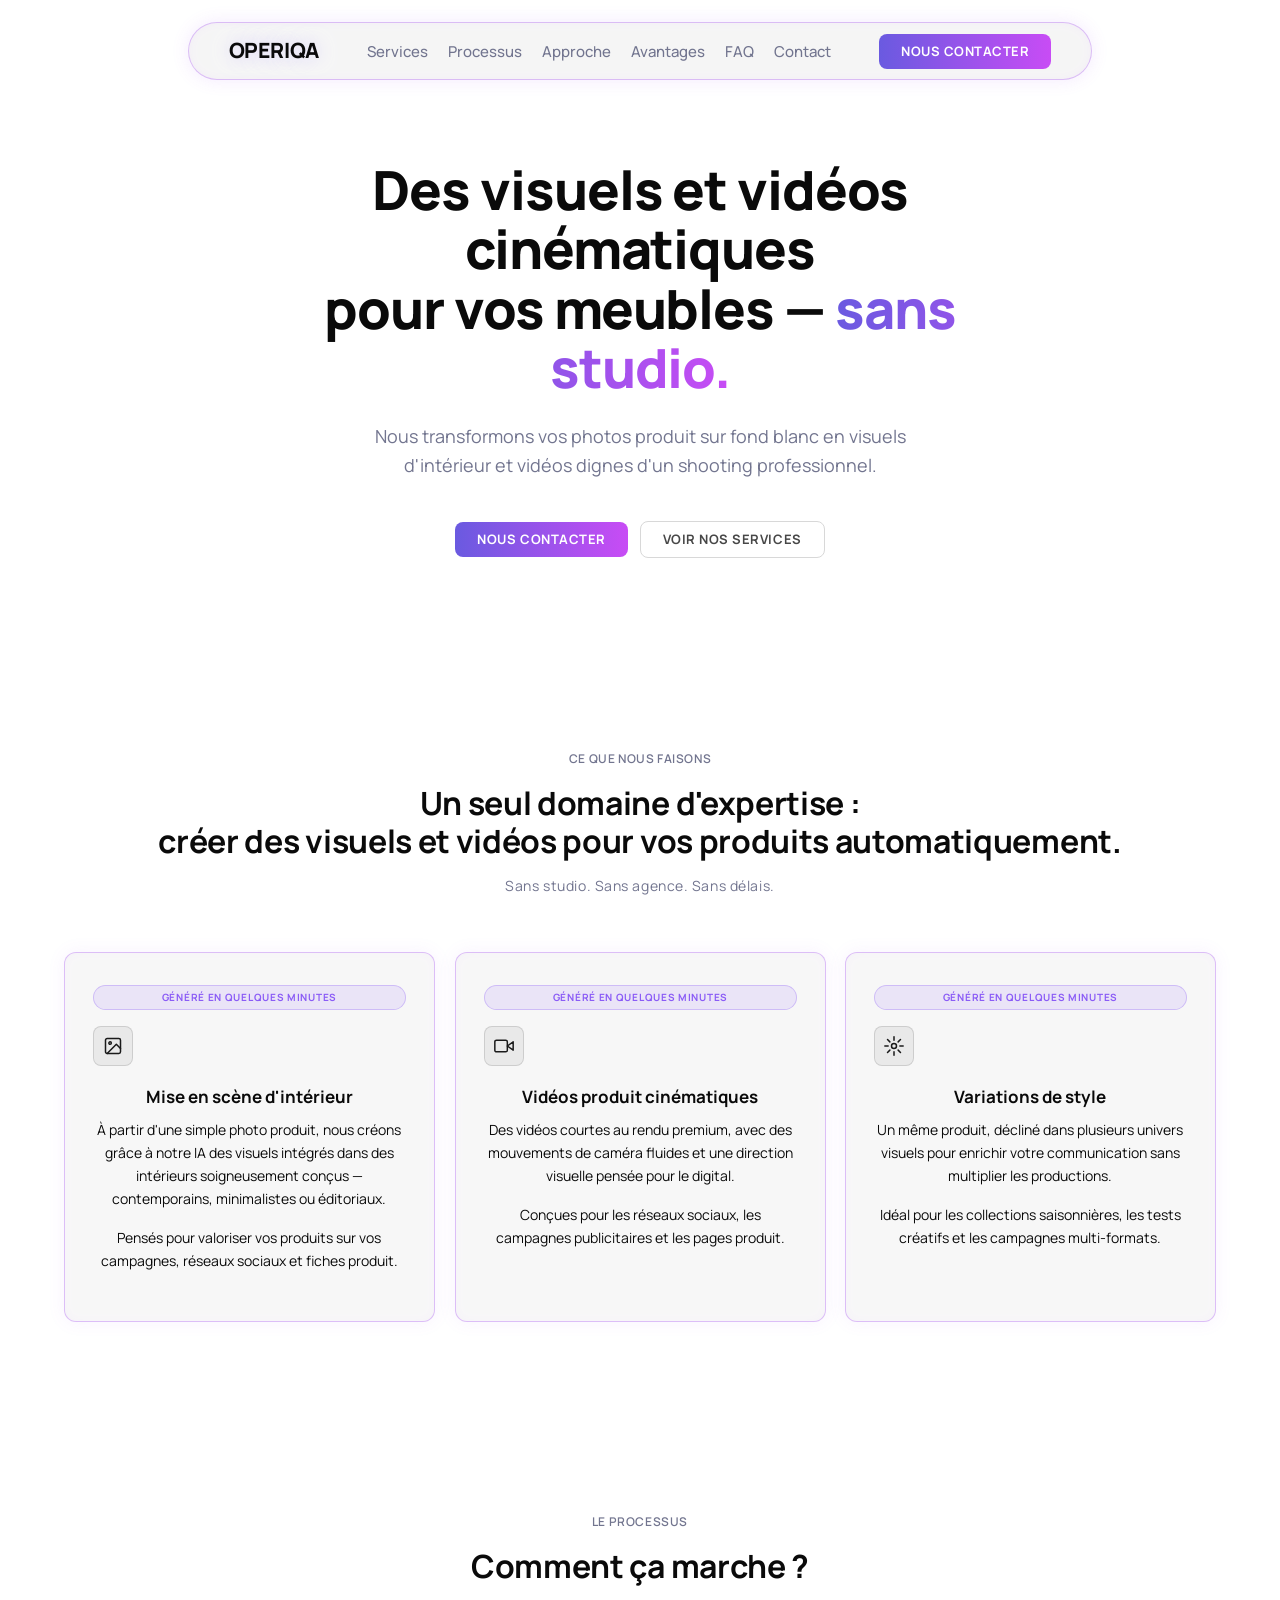
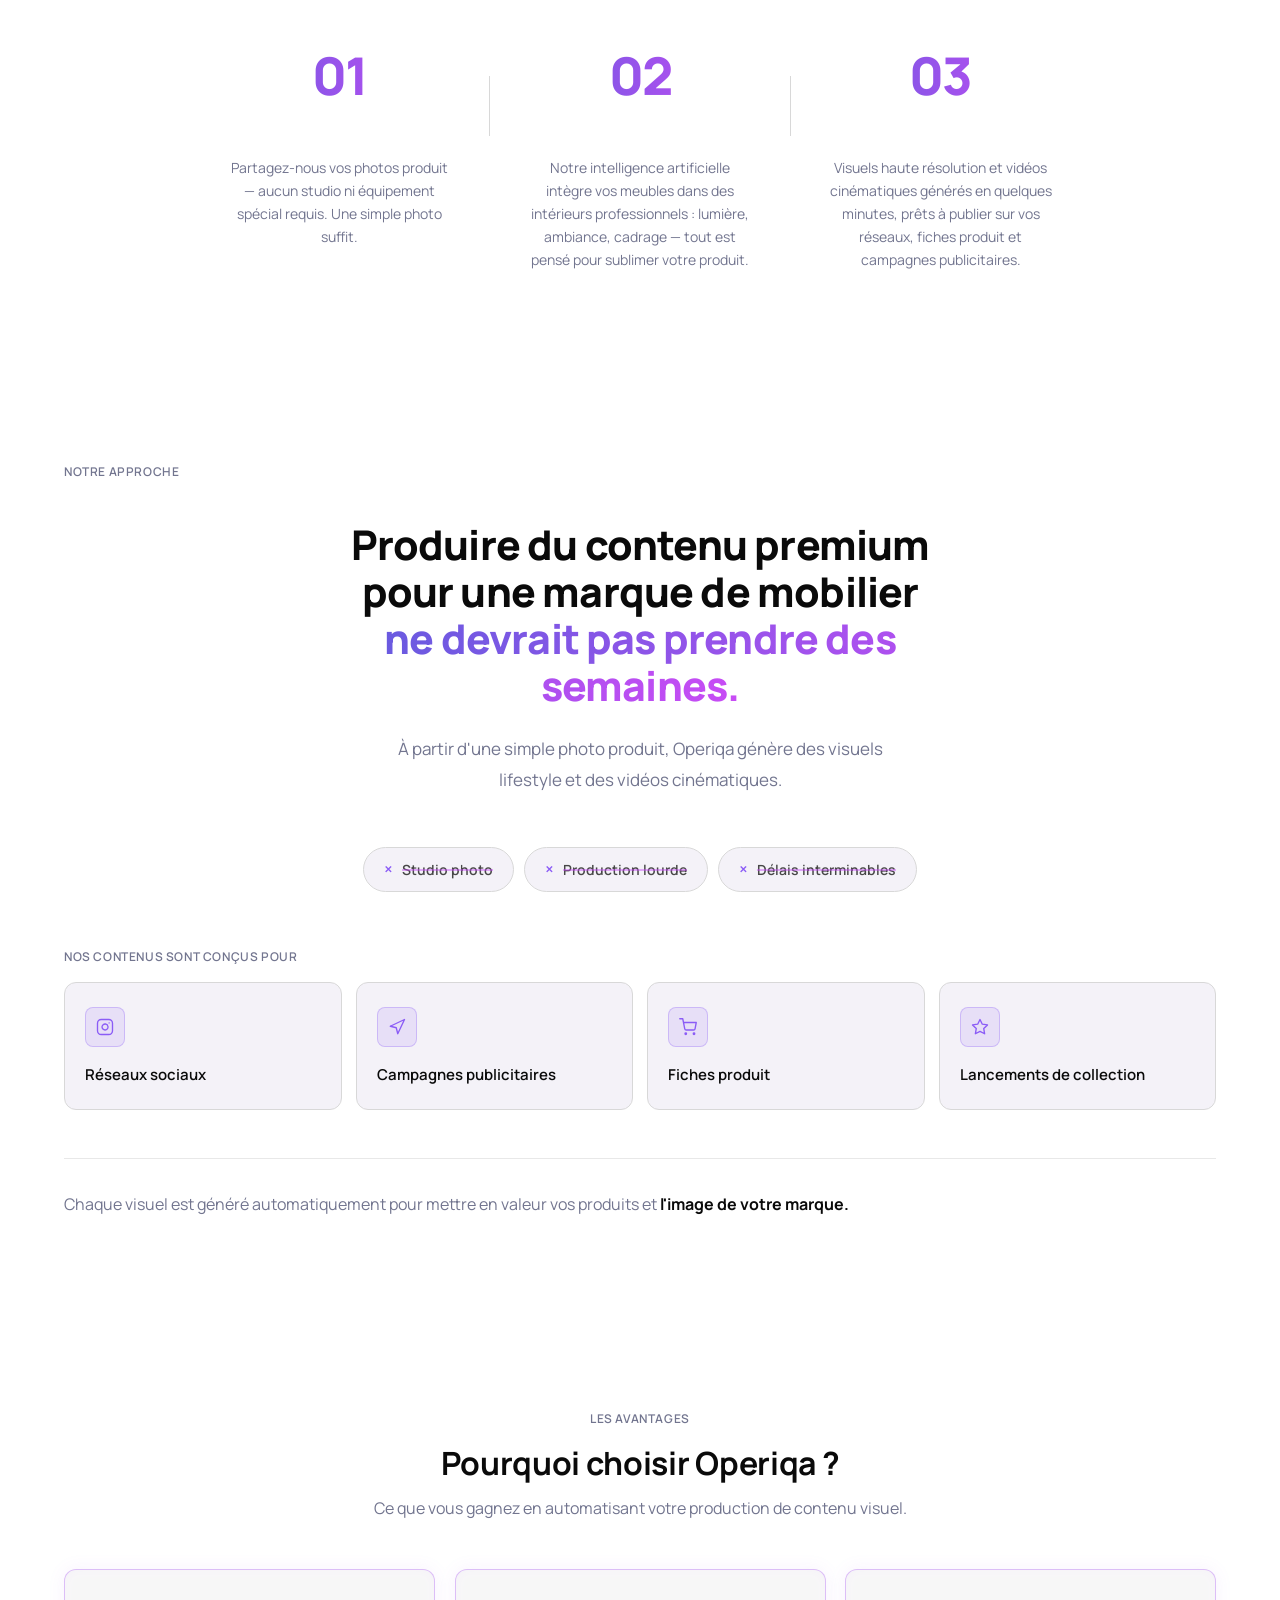
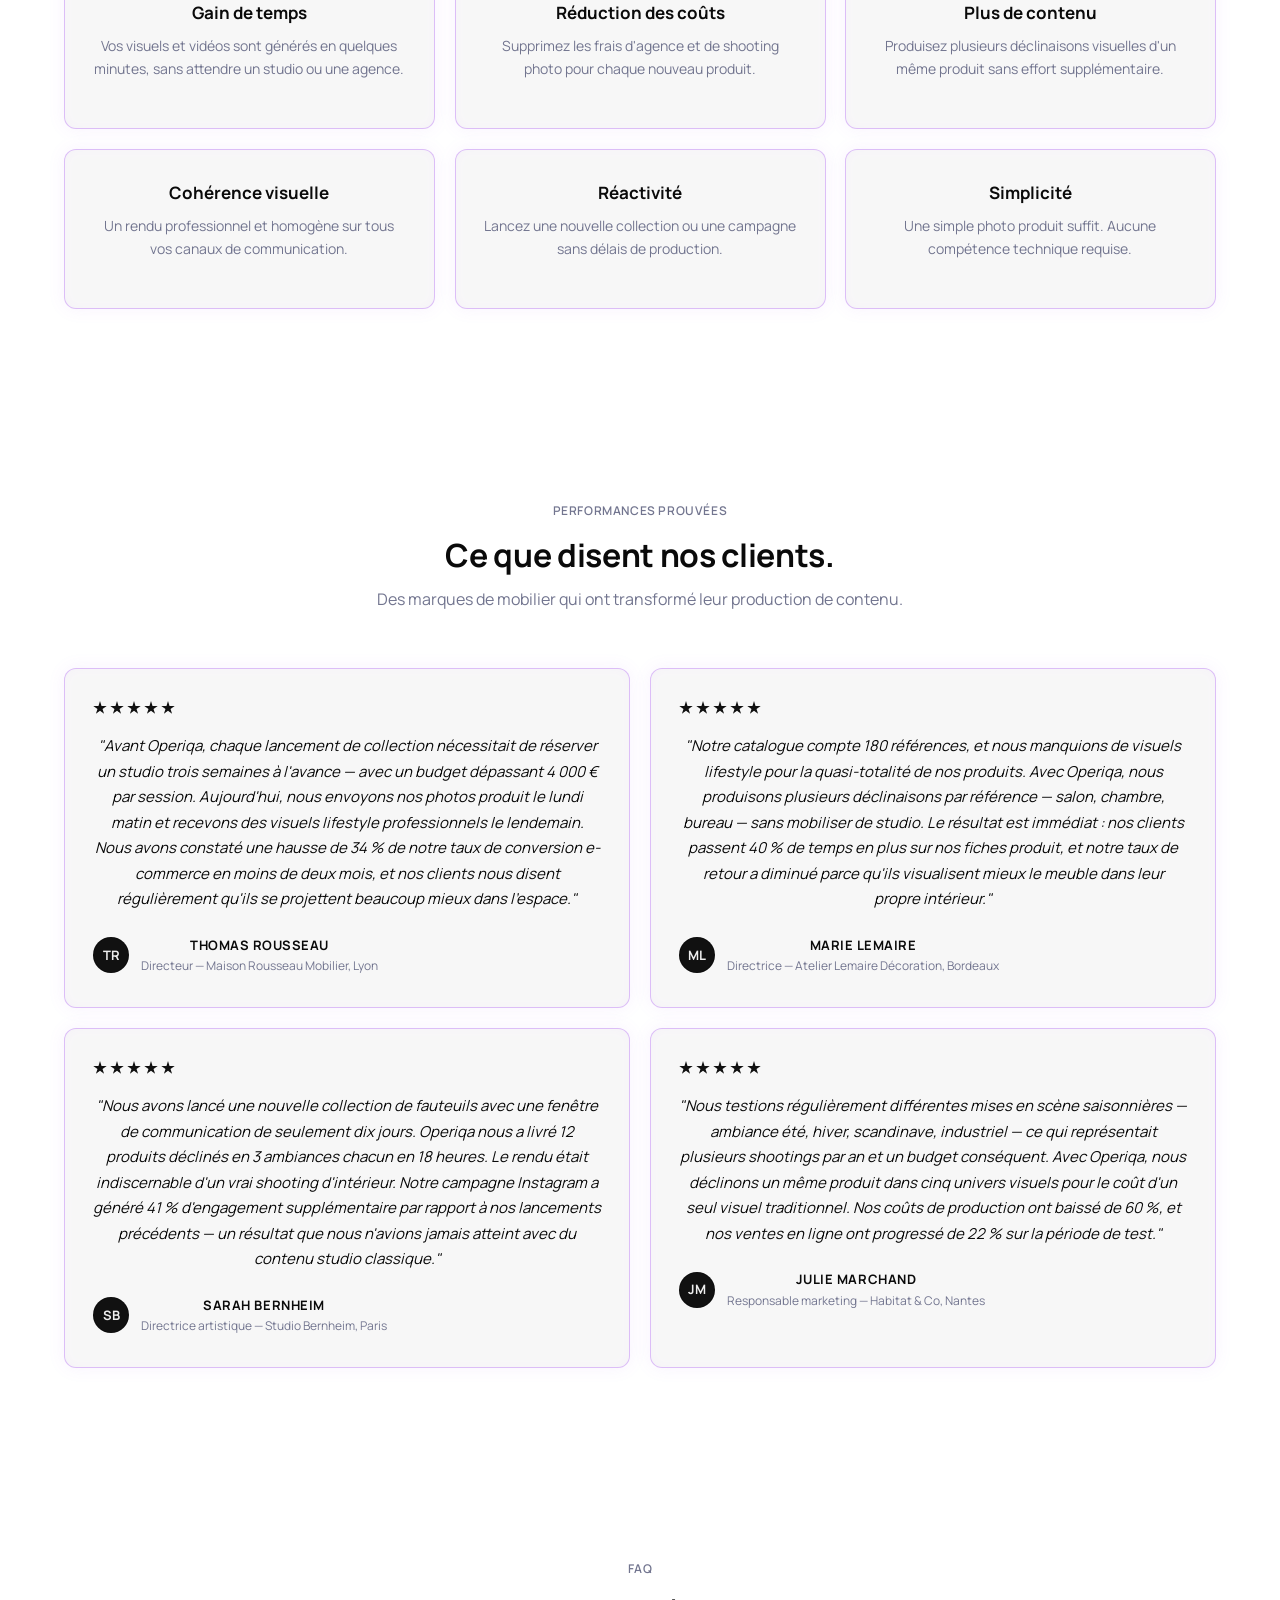
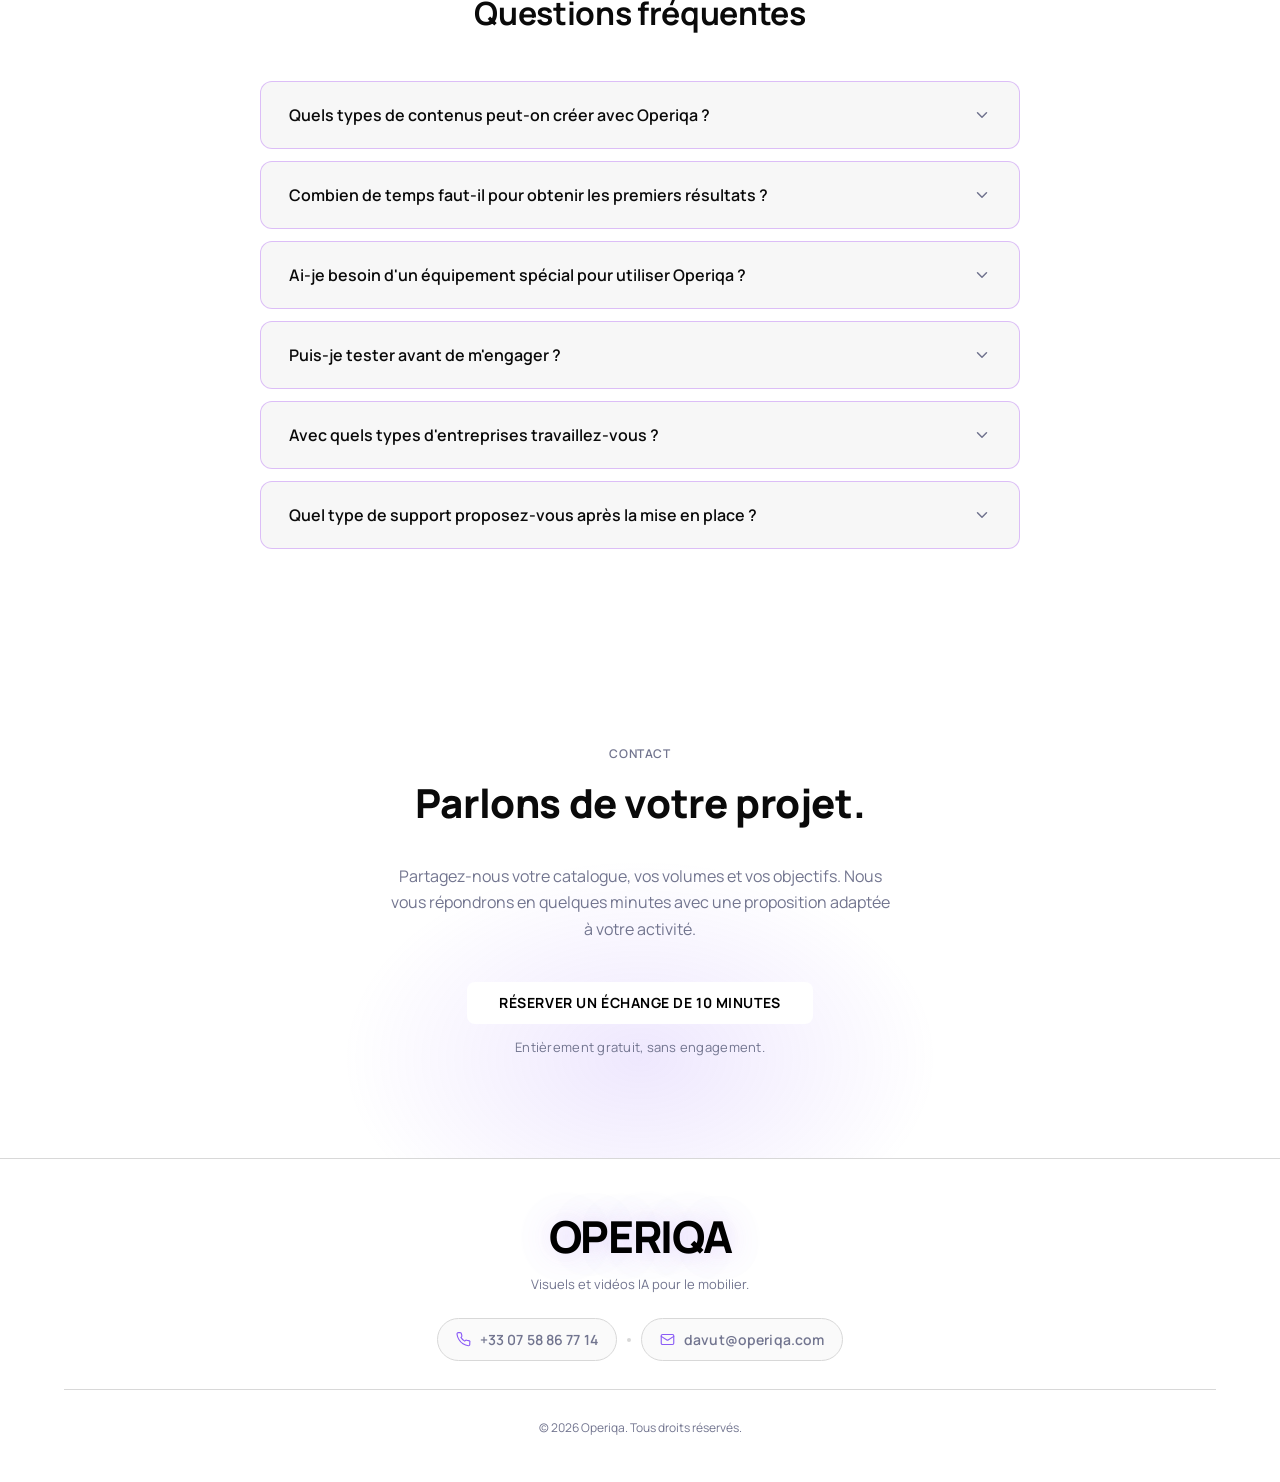
==== index.html @ b16a4dd2 "Revert "logo OPRQ badge stiline guncellendi, favicon yenilendi" This reverts commit 5688a90b3cf05cce" ====
<!DOCTYPE html>
<html lang="fr" class="light">
<head>
  <meta charset="UTF-8" />
  <meta name="viewport" content="width=device-width, initial-scale=1.0" />
  <title>Operiqa — Visuels IA pour mobilier</title>
  <link rel="apple-touch-icon" sizes="180x180" href="apple-touch-icon.png" />
  <link rel="icon" type="image/png" sizes="32x32" href="favicon-32x32.png" />
  <link rel="icon" type="image/png" sizes="16x16" href="favicon-16x16.png" />
  <link rel="icon" type="image/x-icon" href="favicon.ico" />
  <link rel="manifest" href="site.webmanifest" />
  <link rel="stylesheet" href="style.css" />
</head>
<body>

  <!-- NAV -->
  <nav>
    <div class="nav-inner">
      <a href="#hero" class="nav-logo">OPERIQA</a>
      <ul class="nav-links">
        <li><a href="#services">Services</a></li>
        <li><a href="#processus">Processus</a></li>
        <li><a href="#approche">Approche</a></li>
        <li><a href="#avantages">Avantages</a></li>
        <li><a href="#faq">FAQ</a></li>
        <li><a href="#contact">Contact</a></li>
      </ul>
      <a href="#contact" class="btn btn-primary">Nous contacter</a>
    </div>
  </nav>

  <!-- HERO -->
  <section class="hero" id="hero">
    <div class="fixed-glow"></div>
    <div class="container">
      <h1 class="hero-title">
        Des visuels et vidéos cinématiques<br />pour vos meubles — <span class="gradient-text">sans studio.</span>
      </h1>
      <p class="hero-sub">
        Nous transformons vos photos produit sur fond blanc en visuels d'intérieur et vidéos dignes d'un shooting professionnel.
      </p>
      <div class="hero-ctas">
        <a href="#contact" class="btn btn-primary">Nous contacter</a>
        <a href="#services" class="btn btn-ghost">Voir nos services</a>
      </div>
    </div>
  </section>

  <!-- SERVICES -->
  <section class="services" id="services">
    <div class="container">
      <div class="services-head">
        <p class="section-label">Ce que nous faisons</p>
        <h2 class="section-title">Un seul domaine d'expertise :<br />créer des visuels et vidéos pour vos produits automatiquement.</h2>
        <p class="services-tagline">Sans studio. Sans agence. Sans délais.</p>
      </div>
      <div class="cards-grid cards-grid-3">

        <div class="card">
          <span class="card-badge">Généré en quelques minutes</span>
          <div class="card-icon">
            <svg viewBox="0 0 24 24" fill="none" stroke="currentColor" stroke-width="1.8" stroke-linecap="round" stroke-linejoin="round">
              <rect x="3" y="3" width="18" height="18" rx="2"/><circle cx="8.5" cy="8.5" r="1.5"/><polyline points="21 15 16 10 5 21"/>
            </svg>
          </div>
          <h3>Mise en scène d'intérieur</h3>
          <p class="card-desc">À partir d'une simple photo produit, nous créons grâce à notre IA des visuels intégrés dans des intérieurs soigneusement conçus — contemporains, minimalistes ou éditoriaux.</p>
          <p class="card-desc">Pensés pour valoriser vos produits sur vos campagnes, réseaux sociaux et fiches produit.</p>
        </div>

        <div class="card">
          <span class="card-badge">Généré en quelques minutes</span>
          <div class="card-icon">
            <svg viewBox="0 0 24 24" fill="none" stroke="currentColor" stroke-width="1.8" stroke-linecap="round" stroke-linejoin="round">
              <polygon points="23 7 16 12 23 17 23 7"/><rect x="1" y="5" width="15" height="14" rx="2"/>
            </svg>
          </div>
          <h3>Vidéos produit cinématiques</h3>
          <p class="card-desc">Des vidéos courtes au rendu premium, avec des mouvements de caméra fluides et une direction visuelle pensée pour le digital.</p>
          <p class="card-desc">Conçues pour les réseaux sociaux, les campagnes publicitaires et les pages produit.</p>
        </div>

        <div class="card">
          <span class="card-badge">Généré en quelques minutes</span>
          <div class="card-icon">
            <svg viewBox="0 0 24 24" fill="none" stroke="currentColor" stroke-width="1.8" stroke-linecap="round" stroke-linejoin="round">
              <circle cx="12" cy="12" r="3"/><path d="M12 1v4M12 19v4M4.22 4.22l2.83 2.83M16.95 16.95l2.83 2.83M1 12h4M19 12h4M4.22 19.78l2.83-2.83M16.95 7.05l2.83-2.83"/>
            </svg>
          </div>
          <h3>Variations de style</h3>
          <p class="card-desc">Un même produit, décliné dans plusieurs univers visuels pour enrichir votre communication sans multiplier les productions.</p>
          <p class="card-desc">Idéal pour les collections saisonnières, les tests créatifs et les campagnes multi-formats.</p>
        </div>

      </div>
    </div>
  </section>

  <!-- COMMENT ÇA MARCHE -->
  <section id="processus">
    <div class="container">
      <div class="hiw-head">
        <p class="section-label">Le processus</p>
        <h2 class="section-title">Comment ça marche ?</h2>
      </div>
      <div class="steps-grid">
        <div class="step">
          <div class="step-num">01</div>
          <h3 class="step-title">Envoyez votre photo</h3>
          <p class="step-desc">Partagez-nous vos photos produit — aucun studio ni équipement spécial requis. Une simple photo suffit.</p>
        </div>
        <div class="step-divider"></div>
        <div class="step">
          <div class="step-num">02</div>
          <h3 class="step-title">Notre IA crée la scène</h3>
          <p class="step-desc">Notre intelligence artificielle intègre vos meubles dans des intérieurs professionnels : lumière, ambiance, cadrage — tout est pensé pour sublimer votre produit.</p>
        </div>
        <div class="step-divider"></div>
        <div class="step">
          <div class="step-num">03</div>
          <h3 class="step-title">Recevez vos visuels</h3>
          <p class="step-desc">Visuels haute résolution et vidéos cinématiques générés en quelques minutes, prêts à publier sur vos réseaux, fiches produit et campagnes publicitaires.</p>
        </div>
      </div>
    </div>
  </section>

  <!-- APPROCHE -->
  <section id="approche">
    <div class="container">
      <p class="section-label">Notre approche</p>

      <div class="approach-hero">
        <h2 class="approach-title">Produire du contenu premium<br/>pour une marque de mobilier<br/><span class="gradient-text">ne devrait pas prendre des semaines.</span></h2>
        <p class="approach-sub">À partir d'une simple photo produit, Operiqa génère des visuels lifestyle et des vidéos cinématiques.</p>
      </div>

      <div class="approach-sans">
        <div class="sans-item">
          <span class="sans-x">✕</span>
          <span class="sans-text">Studio photo</span>
        </div>
        <div class="sans-item">
          <span class="sans-x">✕</span>
          <span class="sans-text">Production lourde</span>
        </div>
        <div class="sans-item">
          <span class="sans-x">✕</span>
          <span class="sans-text">Délais interminables</span>
        </div>
      </div>

      <p class="approach-uses-label">Nos contenus sont conçus pour</p>
      <div class="use-grid">

        <div class="use-card">
          <div class="use-icon">
            <svg viewBox="0 0 24 24" fill="none" stroke="currentColor" stroke-width="1.8" stroke-linecap="round" stroke-linejoin="round">
              <rect x="2" y="2" width="20" height="20" rx="5"/><path d="M16 11.37A4 4 0 1 1 12.63 8 4 4 0 0 1 16 11.37z"/><line x1="17.5" y1="6.5" x2="17.51" y2="6.5"/>
            </svg>
          </div>
          <span class="use-label">Réseaux sociaux</span>
        </div>

        <div class="use-card">
          <div class="use-icon">
            <svg viewBox="0 0 24 24" fill="none" stroke="currentColor" stroke-width="1.8" stroke-linecap="round" stroke-linejoin="round">
              <path d="M3 11l19-9-9 19-2-8-8-2z"/>
            </svg>
          </div>
          <span class="use-label">Campagnes publicitaires</span>
        </div>

        <div class="use-card">
          <div class="use-icon">
            <svg viewBox="0 0 24 24" fill="none" stroke="currentColor" stroke-width="1.8" stroke-linecap="round" stroke-linejoin="round">
              <circle cx="9" cy="21" r="1"/><circle cx="20" cy="21" r="1"/><path d="M1 1h4l2.68 13.39a2 2 0 0 0 2 1.61h9.72a2 2 0 0 0 2-1.61L23 6H6"/>
            </svg>
          </div>
          <span class="use-label">Fiches produit</span>
        </div>

        <div class="use-card">
          <div class="use-icon">
            <svg viewBox="0 0 24 24" fill="none" stroke="currentColor" stroke-width="1.8" stroke-linecap="round" stroke-linejoin="round">
              <polygon points="12 2 15.09 8.26 22 9.27 17 14.14 18.18 21.02 12 17.77 5.82 21.02 7 14.14 2 9.27 8.91 8.26 12 2"/>
            </svg>
          </div>
          <span class="use-label">Lancements de collection</span>
        </div>

      </div>

      <p class="approach-footer">Chaque visuel est généré automatiquement pour mettre en valeur vos produits et <strong>l'image de votre marque.</strong></p>
    </div>
  </section>

  <!-- BENEFITS -->
  <section id="avantages">
    <div class="container">
      <div class="benefits-head">
        <p class="section-label">Les avantages</p>
        <h2 class="section-title">Pourquoi choisir Operiqa ?</h2>
        <p class="section-sub">Ce que vous gagnez en automatisant votre production de contenu visuel.</p>
      </div>
      <div class="cards-grid">

        <div class="card">
          <h3>Gain de temps</h3>
          <p class="card-desc">Vos visuels et vidéos sont générés en quelques minutes, sans attendre un studio ou une agence.</p>
        </div>

        <div class="card">
          <h3>Réduction des coûts</h3>
          <p class="card-desc">Supprimez les frais d'agence et de shooting photo pour chaque nouveau produit.</p>
        </div>

        <div class="card">
          <h3>Plus de contenu</h3>
          <p class="card-desc">Produisez plusieurs déclinaisons visuelles d'un même produit sans effort supplémentaire.</p>
        </div>

        <div class="card">
          <h3>Cohérence visuelle</h3>
          <p class="card-desc">Un rendu professionnel et homogène sur tous vos canaux de communication.</p>
        </div>

        <div class="card">
          <h3>Réactivité</h3>
          <p class="card-desc">Lancez une nouvelle collection ou une campagne sans délais de production.</p>
        </div>

        <div class="card">
          <h3>Simplicité</h3>
          <p class="card-desc">Une simple photo produit suffit. Aucune compétence technique requise.</p>
        </div>

      </div>
    </div>
  </section>

  <!-- TESTIMONIALS -->
  <section class="testimonials" id="temoignages">
    <div class="container">
      <div class="testimonials-head">
        <p class="section-label">Performances prouvées</p>
        <h2 class="section-title">Ce que disent nos clients.</h2>
        <p class="section-sub">Des marques de mobilier qui ont transformé leur production de contenu.</p>
      </div>
      <div class="testi-grid">

        <div class="testi-card">
          <div class="stars">
            <div class="star"></div><div class="star"></div><div class="star"></div>
            <div class="star"></div><div class="star"></div>
          </div>
          <p class="testi-quote">"Avant Operiqa, chaque lancement de collection nécessitait de réserver un studio trois semaines à l'avance — avec un budget dépassant 4 000 € par session. Aujourd'hui, nous envoyons nos photos produit le lundi matin et recevons des visuels lifestyle professionnels le lendemain. Nous avons constaté une hausse de 34 % de notre taux de conversion e-commerce en moins de deux mois, et nos clients nous disent régulièrement qu'ils se projettent beaucoup mieux dans l'espace."</p>
          <div class="testi-author">
            <div class="testi-avatar">TR</div>
            <div>
              <div class="testi-name">Thomas Rousseau</div>
              <div class="testi-role">Directeur — Maison Rousseau Mobilier, Lyon</div>
            </div>
          </div>
        </div>

        <div class="testi-card">
          <div class="stars">
            <div class="star"></div><div class="star"></div><div class="star"></div>
            <div class="star"></div><div class="star"></div>
          </div>
          <p class="testi-quote">"Notre catalogue compte 180 références, et nous manquions de visuels lifestyle pour la quasi-totalité de nos produits. Avec Operiqa, nous produisons plusieurs déclinaisons par référence — salon, chambre, bureau — sans mobiliser de studio. Le résultat est immédiat : nos clients passent 40 % de temps en plus sur nos fiches produit, et notre taux de retour a diminué parce qu'ils visualisent mieux le meuble dans leur propre intérieur."</p>
          <div class="testi-author">
            <div class="testi-avatar">ML</div>
            <div>
              <div class="testi-name">Marie Lemaire</div>
              <div class="testi-role">Directrice — Atelier Lemaire Décoration, Bordeaux</div>
            </div>
          </div>
        </div>

        <div class="testi-card">
          <div class="stars">
            <div class="star"></div><div class="star"></div><div class="star"></div>
            <div class="star"></div><div class="star"></div>
          </div>
          <p class="testi-quote">"Nous avons lancé une nouvelle collection de fauteuils avec une fenêtre de communication de seulement dix jours. Operiqa nous a livré 12 produits déclinés en 3 ambiances chacun en 18 heures. Le rendu était indiscernable d'un vrai shooting d'intérieur. Notre campagne Instagram a généré 41 % d'engagement supplémentaire par rapport à nos lancements précédents — un résultat que nous n'avions jamais atteint avec du contenu studio classique."</p>
          <div class="testi-author">
            <div class="testi-avatar">SB</div>
            <div>
              <div class="testi-name">Sarah Bernheim</div>
              <div class="testi-role">Directrice artistique — Studio Bernheim, Paris</div>
            </div>
          </div>
        </div>

        <div class="testi-card">
          <div class="stars">
            <div class="star"></div><div class="star"></div><div class="star"></div>
            <div class="star"></div><div class="star"></div>
          </div>
          <p class="testi-quote">"Nous testions régulièrement différentes mises en scène saisonnières — ambiance été, hiver, scandinave, industriel — ce qui représentait plusieurs shootings par an et un budget conséquent. Avec Operiqa, nous déclinons un même produit dans cinq univers visuels pour le coût d'un seul visuel traditionnel. Nos coûts de production ont baissé de 60 %, et nos ventes en ligne ont progressé de 22 % sur la période de test."</p>
          <div class="testi-author">
            <div class="testi-avatar">JM</div>
            <div>
              <div class="testi-name">Julie Marchand</div>
              <div class="testi-role">Responsable marketing — Habitat & Co, Nantes</div>
            </div>
          </div>
        </div>

      </div>
    </div>
  </section>

  <!-- FAQ -->
  <section id="faq">
    <div class="container">
      <div class="faq-head">
        <p class="section-label">FAQ</p>
        <h2 class="section-title">Questions fréquentes</h2>
      </div>
      <div class="faq-list">

        <div class="faq-item">
          <button class="faq-question" aria-expanded="false">
            <span>Quels types de contenus peut-on créer avec Operiqa ?</span>
            <svg class="faq-icon" viewBox="0 0 24 24" fill="none" stroke="currentColor" stroke-width="2" stroke-linecap="round" stroke-linejoin="round"><polyline points="6 9 12 15 18 9"/></svg>
          </button>
          <div class="faq-answer"><p>Des visuels lifestyle, des photos d'ambiance et des vidéos cinématiques générés automatiquement à partir de vos photos produits.</p></div>
        </div>

        <div class="faq-item">
          <button class="faq-question" aria-expanded="false">
            <span>Combien de temps faut-il pour obtenir les premiers résultats ?</span>
            <svg class="faq-icon" viewBox="0 0 24 24" fill="none" stroke="currentColor" stroke-width="2" stroke-linecap="round" stroke-linejoin="round"><polyline points="6 9 12 15 18 9"/></svg>
          </button>
          <div class="faq-answer"><p>Les premiers visuels et vidéos sont générés en quelques minutes après l'envoi de vos photos produits.</p></div>
        </div>

        <div class="faq-item">
          <button class="faq-question" aria-expanded="false">
            <span>Ai-je besoin d'un équipement spécial pour utiliser Operiqa ?</span>
            <svg class="faq-icon" viewBox="0 0 24 24" fill="none" stroke="currentColor" stroke-width="2" stroke-linecap="round" stroke-linejoin="round"><polyline points="6 9 12 15 18 9"/></svg>
          </button>
          <div class="faq-answer"><p>Non, une simple photo produit sur fond blanc suffit. Aucun équipement spécial n'est requis.</p></div>
        </div>

        <div class="faq-item">
          <button class="faq-question" aria-expanded="false">
            <span>Puis-je tester avant de m'engager ?</span>
            <svg class="faq-icon" viewBox="0 0 24 24" fill="none" stroke="currentColor" stroke-width="2" stroke-linecap="round" stroke-linejoin="round"><polyline points="6 9 12 15 18 9"/></svg>
          </button>
          <div class="faq-answer"><p>Oui, nous proposons un échange de 10 minutes pour évaluer vos besoins avant tout engagement.</p></div>
        </div>

        <div class="faq-item">
          <button class="faq-question" aria-expanded="false">
            <span>Avec quels types d'entreprises travaillez-vous ?</span>
            <svg class="faq-icon" viewBox="0 0 24 24" fill="none" stroke="currentColor" stroke-width="2" stroke-linecap="round" stroke-linejoin="round"><polyline points="6 9 12 15 18 9"/></svg>
          </button>
          <div class="faq-answer"><p>Nous travaillons principalement avec des marques de mobilier souhaitant produire du contenu visuel sans studio ni agence.</p></div>
        </div>

        <div class="faq-item">
          <button class="faq-question" aria-expanded="false">
            <span>Quel type de support proposez-vous après la mise en place ?</span>
            <svg class="faq-icon" viewBox="0 0 24 24" fill="none" stroke="currentColor" stroke-width="2" stroke-linecap="round" stroke-linejoin="round"><polyline points="6 9 12 15 18 9"/></svg>
          </button>
          <div class="faq-answer"><p>Nous restons disponibles par email pour toute question après la mise en place.</p></div>
        </div>

      </div>
    </div>
  </section>

  <!-- CONTACT -->
  <section class="cta-section" id="contact">
    <div class="container">
      <p class="section-label">Contact</p>
      <h2 class="section-title">Parlons de votre projet.</h2>
      <p class="section-sub" style="max-width:500px;margin:0 auto 40px;">Partagez-nous votre catalogue, vos volumes et vos objectifs. Nous vous répondrons en quelques minutes avec une proposition adaptée à votre activité.</p>

      <a href="https://cal.com/davut-senol/echange-10-minutes" target="_blank" rel="noopener" class="btn btn-mono btn-lg">
        Réserver un échange de 10 minutes
      </a>
      <p style="margin-top: 14px; font-size: 13px; color: var(--text-muted); letter-spacing: 0.02em;">Entièrement gratuit, sans engagement.</p>
    </div>
  </section>

  <!-- FOOTER -->
  <footer>
    <div class="container">
      <div class="footer-top">
        <div class="footer-brand">
          <span class="footer-logo">OPERIQA</span>
          <span class="footer-tagline">Visuels et vidéos IA pour le mobilier.</span>
        </div>
        <div class="footer-contact">
          <a href="tel:+330758867714" class="footer-contact-item">
            <svg viewBox="0 0 24 24" fill="none" stroke="currentColor" stroke-width="1.8" stroke-linecap="round" stroke-linejoin="round">
              <path d="M22 16.92v3a2 2 0 0 1-2.18 2 19.79 19.79 0 0 1-8.63-3.07A19.5 19.5 0 0 1 4.69 12a19.79 19.79 0 0 1-3.07-8.67A2 2 0 0 1 3.6 1h3a2 2 0 0 1 2 1.72c.13.96.36 1.9.7 2.81a2 2 0 0 1-.45 2.11L7.91 8.6a16 16 0 0 0 6 6l.96-.96a2 2 0 0 1 2.11-.45c.9.34 1.85.57 2.81.7A2 2 0 0 1 22 16.92z"/>
            </svg>
            <span>+33 07 58 86 77 14</span>
          </a>
          <span class="footer-contact-sep"></span>
          <a href="mailto:davut@operiqa.com" class="footer-contact-item">
            <svg viewBox="0 0 24 24" fill="none" stroke="currentColor" stroke-width="1.8" stroke-linecap="round" stroke-linejoin="round">
              <rect x="2" y="4" width="20" height="16" rx="2"/><path d="m22 7-8.97 5.7a1.94 1.94 0 0 1-2.06 0L2 7"/>
            </svg>
            <span>davut@operiqa.com</span>
          </a>
        </div>
      </div>
      <div class="footer-bottom">
        <span class="footer-copy">© 2026 Operiqa. Tous droits réservés.</span>
      </div>
    </div>
  </footer>

  <script>

    // Always start at top on page load
    if ('scrollRestoration' in history) history.scrollRestoration = 'manual';
    window.scrollTo(0, 0);

    // Scroll reveal: blur → sharp (tüm section'lar + metin elementleri)
    (function() {
      // Section-level reveal (hero hariç)
      var sections = document.querySelectorAll('section:not(#hero)');
      sections.forEach(function(s) { s.classList.add('section-reveal'); });

      // Element-level reveal: section içindeki başlıklar, paragraflar, kartlar
      var els = document.querySelectorAll(
        'section:not(#hero) h2, section:not(#hero) h3, ' +
        'section:not(#hero) p, section:not(#hero) li, ' +
        'section:not(#hero) .card, section:not(#hero) .testi-card, ' +
        'section:not(#hero) .why-block, section:not(#hero) .section-label'
      );
      els.forEach(function(el) { el.classList.add('el-reveal'); });

      function makeObserver(options) {
        return new IntersectionObserver(function(entries) {
          entries.forEach(function(entry) {
            if (entry.isIntersecting) {
              entry.target.classList.add('in-view');
              this.unobserve(entry.target);
            }
          }.bind(this));
        }, options);
      }

      var sectionObs = makeObserver({ rootMargin: '0px 0px -5% 0px', threshold: 0.05 });
      var elObs      = makeObserver({ rootMargin: '0px 0px -8% 0px', threshold: 0.1 });

      requestAnimationFrame(function() {
        requestAnimationFrame(function() {
          sections.forEach(function(s) { sectionObs.observe(s); });
          els.forEach(function(el)     { elObs.observe(el); });
        });
      });
    })();

    // Active nav highlight on scroll
    (function() {
      var sectionMap = {
        'hero':      { logo: true },
        'services':  { href: '#services' },
        'approche':  { href: '#approche' },
        'processus': { href: '#processus' },
        'avantages': { href: '#avantages' },
        'faq':       { href: '#faq' },
        'contact':   { href: '#contact', btn: true }
      };

      var navLogo = document.querySelector('.nav-logo');
      var navBtn  = document.querySelector('nav .btn-primary');
      var navAs   = document.querySelectorAll('.nav-links a');

      function clearAll() {
        navLogo.classList.remove('nav-active');
        if (navBtn) navBtn.classList.remove('nav-active');
        navAs.forEach(function(a) { a.classList.remove('nav-active'); });
      }

      function activate(id) {
        clearAll();
        var map = sectionMap[id];
        if (!map) return;
        if (map.logo) navLogo.classList.add('nav-active');
        if (map.href) {
          navAs.forEach(function(a) {
            if (a.getAttribute('href') === map.href) a.classList.add('nav-active');
          });
        }
        if (map.btn && navBtn) navBtn.classList.add('nav-active');
      }

      var sections = document.querySelectorAll('#hero, #services, #approche, #processus, #avantages, #faq, #contact');
      var observer = new IntersectionObserver(function(entries) {
        entries.forEach(function(entry) {
          if (entry.isIntersecting) activate(entry.target.id);
        });
      }, { rootMargin: '-15% 0px -70% 0px', threshold: 0 });

      sections.forEach(function(s) { observer.observe(s); });
    })();

    // FAQ accordion
    (function() {
      document.querySelectorAll('.faq-question').forEach(function(btn) {
        btn.addEventListener('click', function() {
          var item = btn.closest('.faq-item');
          var isOpen = item.classList.contains('open');
          document.querySelectorAll('.faq-item').forEach(function(i) {
            i.classList.remove('open');
            i.querySelector('.faq-question').setAttribute('aria-expanded', 'false');
          });
          if (!isOpen) {
            item.classList.add('open');
            btn.setAttribute('aria-expanded', 'true');
          }
        });
      });
    })();

  </script>

</body>
</html>
---- style.css ----
/* ================================================================
   OPERIQA — Design System
   Stitch / Operiqa Visual Identity tokens + component styles
   ================================================================ */

/* ── GOOGLE FONTS ─────────────────────────────────────────────── */
@import url('https://fonts.googleapis.com/css2?family=Manrope:wght@400;500;600;700;800&display=swap');

/* ── DESIGN TOKENS ────────────────────────────────────────────── */
:root {
  /* Surface scale */
  --color-bg:                  #000000;
  --color-surface:             #000000;
  --color-surface-dim:         #000000;
  --color-surface-bright:      #1e1e1e;
  --color-surface-lowest:      #000000;
  --color-surface-low:         #0d1020;
  --color-surface-card:        #0d1020;
  --color-surface-high:        #111827;
  --color-surface-highest:     #1a2236;
  --color-surface-variant:     #1a2236;

  /* On-surface text */
  --color-on-surface:          #f5f5f5;
  --color-on-surface-variant:  #b8b8b8;
  --color-inverse-surface:     #e5e2e1;
  --color-inverse-on-surface:  #313030;

  /* Outlines / borders */
  --color-outline:             #8d90a0;
  --color-outline-variant:     #434655;
  --color-border:              #272727;
  --color-border-dim:          #1f1f1f;

  /* Primary — Premium Purple */
  --color-primary:             #c4b5fd;
  --color-primary-cta:         #8B5CF6;
  --color-primary-cta-hover:   #7C3AED;
  --color-on-primary:          #2e1065;
  --color-primary-container:   #8B5CF6;
  --color-on-primary-container:#f5f3ff;
  --color-primary-fixed:       #ede9fe;
  --color-primary-fixed-dim:   #c4b5fd;
  --color-on-primary-fixed:    #1e0f47;
  --color-on-primary-fixed-var:#5b21b6;
  --color-inverse-primary:     #6d28d9;
  --color-surface-tint:        #c4b5fd;
  --gradient:                  linear-gradient(90deg, #6A5AE0, #C84CF5);

  /* Secondary */
  --color-secondary:           #bec6e0;
  --color-on-secondary:        #283044;
  --color-secondary-container: #3f465c;
  --color-on-secondary-cont:   #adb4ce;
  --color-secondary-fixed:     #dae2fd;
  --color-secondary-fixed-dim: #bec6e0;
  --color-on-secondary-fixed:  #131b2e;
  --color-on-secondary-fixed-v:#3f465c;

  /* Tertiary — Warm Orange accent */
  --color-tertiary:            #ffb596;
  --color-on-tertiary:         #581e00;
  --color-tertiary-container:  #bc4800;
  --color-on-tertiary-cont:    #ffede6;
  --color-tertiary-fixed:      #ffdbcd;
  --color-tertiary-fixed-dim:  #ffb596;
  --color-on-tertiary-fixed:   #360f00;
  --color-on-tertiary-fixed-v: #7d2d00;

  /* Error */
  --color-error:               #ffb4ab;
  --color-on-error:            #690005;
  --color-error-container:     #93000a;
  --color-on-error-container:  #ffdad6;

  /* Alpha helpers */
  --blue-dim:                  rgba(139, 92, 246, .12);
  --blue-glow:                 rgba(200, 76, 245, .30);
  --blue-border:               rgba(139, 92, 246, .30);
  --blue-border-hover:         rgba(139, 92, 246, .50);

  /* Convenience aliases */
  --text:        var(--color-on-surface);
  --text-muted:  var(--color-outline);
  --text-dim:    var(--color-on-surface-variant);
  --blue:        var(--color-primary-cta);
  --blue-hover:  var(--color-primary-cta-hover);
  --surface:     var(--color-surface);
  --border:      var(--color-border);
  --border-dim:  var(--color-border-dim);

  /* ── Typography scale ───────────────────────────────── */
  --font-family:     'Manrope', sans-serif;

  --fs-display:      48px;
  --fw-display:      800;
  --lh-display:      1.1;
  --ls-display:      -0.02em;

  --fs-h1:           32px;
  --fw-h1:           700;
  --lh-h1:           1.2;
  --ls-h1:           -0.01em;

  --fs-h2:           24px;
  --fw-h2:           700;
  --lh-h2:           1.3;

  --fs-body-md:      16px;
  --fw-body-md:      400;
  --lh-body-md:      1.5;

  --fs-body-sm:      14px;
  --fw-body-sm:      400;
  --lh-body-sm:      1.5;

  --fs-label:        12px;
  --fw-label:        600;
  --lh-label:        1;
  --ls-label:        0.05em;

  /* ── Shape / Radius ─────────────────────────────────── */
  --radius-sm:       4px;
  --radius:          8px;
  --radius-md:       12px;
  --radius-lg:       12px;
  --radius-xl:       24px;
  --radius-full:     9999px;

  /* ── Spacing (4px base grid) ────────────────────────── */
  --sp-xs:           4px;
  --sp-sm:           8px;
  --sp-md:           16px;
  --sp-lg:           24px;
  --sp-xl:           40px;
  --gap:             24px;
  --max-w:           1200px;
  --page-margin:     40px;
}

/* ── SCROLL REVEAL ────────────────────────────────────────────── */
.section-reveal {
  opacity: 0;
  filter: blur(10px);
  transition: opacity 0.75s ease, filter 0.75s ease;
  will-change: opacity, filter;
}
.section-reveal.in-view {
  opacity: 1;
  filter: blur(0px);
}

.el-reveal {
  opacity: 0;
  filter: blur(7px);
  transform: translateY(10px);
  transition: opacity 0.65s ease, filter 0.65s ease, transform 0.65s ease;
  will-change: opacity, filter, transform;
}
.el-reveal.in-view {
  opacity: 1;
  filter: blur(0px);
  transform: translateY(0);
}

/* ── TEXT HOVER GLOW ──────────────────────────────────────────── */
h1, h2, h3, h4, h5, h6,
p, li, span:not(.btn):not(.nav-logo):not(.section-label):not(.footer-copy) {
  transition: color 0.25s ease, text-shadow 0.25s ease;
}

h1:hover, h2:hover, h3:hover, h4:hover, h5:hover, h6:hover,
p:hover, li:hover {
  color: #ffffff;
  text-shadow: 0 0 18px rgba(196, 181, 253, 0.5);
}

/* ── RESET ────────────────────────────────────────────────────── */
*, *::before, *::after {
  box-sizing: border-box;
  margin: 0;
  padding: 0;
}

html, body {
  overflow-x: hidden;
  max-width: 100%;
}

body {
  position: relative;
}

html {
  scroll-behavior: smooth;
  scroll-padding-top: 80px;
}

body {
  font-family: var(--font-family);
  background: var(--color-bg);
  color: var(--text);
  font-size: var(--fs-body-md);
  line-height: var(--lh-body-md);
  -webkit-font-smoothing: antialiased;
  -moz-osx-font-smoothing: grayscale;
}

a {
  text-decoration: none;
  color: inherit;
}


img, svg {
  display: block;
  max-width: 100%;
}

/* ── LAYOUT ───────────────────────────────────────────────────── */
.container {
  max-width: var(--max-w);
  margin: 0 auto;
  padding: 0 var(--gap);
}

section {
  padding: 96px 0;
}

/* ── TYPOGRAPHY UTILITIES ─────────────────────────────────────── */
.display {
  font-size: var(--fs-display);
  font-weight: var(--fw-display);
  line-height: var(--lh-display);
  letter-spacing: var(--ls-display);
}

.heading-1 {
  font-size: var(--fs-h1);
  font-weight: var(--fw-h1);
  line-height: var(--lh-h1);
  letter-spacing: var(--ls-h1);
}

.heading-2 {
  font-size: var(--fs-h2);
  font-weight: var(--fw-h2);
  line-height: var(--lh-h2);
}

.label-caps {
  font-size: var(--fs-label);
  font-weight: var(--fw-label);
  line-height: var(--lh-label);
  letter-spacing: var(--ls-label);
  text-transform: uppercase;
}

/* ── NAV ──────────────────────────────────────────────────────── */
nav {
  position: fixed;
  top: 0;
  left: 0;
  right: 0;
  z-index: 1000;
  background: rgba(0, 0, 0, 0.75);
  backdrop-filter: blur(16px);
  -webkit-backdrop-filter: blur(16px);
  padding: 12px 0;
}

.nav-inner {
  max-width: fit-content;
  margin: 10px auto;
  padding: 0 40px;
  height: 58px;
  display: flex;
  align-items: center;
  justify-content: center;
  gap: 48px;
  border: 1px solid rgba(168, 85, 247, 0.35);
  border-radius: 999px;
  background: rgba(255, 255, 255, 0.04);
  backdrop-filter: blur(20px);
  -webkit-backdrop-filter: blur(20px);
  box-shadow: 0 0 18px rgba(168, 85, 247, 0.12), inset 0 0 12px rgba(168, 85, 247, 0.05);
}

.nav-logo {
  font-size: 21px;
  font-weight: 800;
  letter-spacing: -0.01em;
  color: var(--text);
  text-decoration: none;
  cursor: pointer;
}

.nav-links {
  display: flex;
  align-items: center;
  gap: 20px;
  list-style: none;
}

.nav-links a {
  font-size: 15px;
  font-weight: 500;
  color: var(--text-muted);
  transition: color .2s ease;
}

.nav-links a:hover {
  color: var(--text);
}

.nav-links a.nav-active {
  color: #ffffff;
  text-shadow: 0 0 14px rgba(196, 181, 253, 0.55);
  transition: color 0.3s ease, text-shadow 0.3s ease;
}

.nav-logo.nav-active {
  text-shadow: 0 0 18px rgba(196, 181, 253, 0.6);
  transition: text-shadow 0.3s ease;
}

nav .btn-primary.nav-active {
  box-shadow: 0 0 20px rgba(139, 92, 246, 0.55);
  transition: box-shadow 0.3s ease;
}

/* ── BUTTONS ──────────────────────────────────────────────────── */
.btn {
  display: inline-flex;
  align-items: center;
  justify-content: center;
  gap: var(--sp-sm);
  font-family: var(--font-family);
  font-size: 13px;
  font-weight: 700;
  letter-spacing: 0.04em;
  text-transform: uppercase;
  padding: 11px 22px;
  border-radius: var(--radius);
  border: none;
  cursor: pointer;
  transition: transform .15s ease, background .2s ease, box-shadow .2s ease, border-color .2s ease, color .2s ease;
  white-space: nowrap;
  line-height: 1;
}

/* Primary — purple gradient */
.btn-primary {
  background: var(--gradient);
  color: #fff;
}

.btn-primary:hover {
  background: linear-gradient(90deg, #5b4bc8, #b03add);
  transform: scale(.98);
  box-shadow: 0 0 24px var(--blue-glow);
}

/* Mono — clean white/black */
.btn-mono {
  background: #ffffff;
  color: #000000;
  border: none;
}

.btn-mono:hover {
  background: #e8e8e8;
  transform: scale(.98);
  box-shadow: 0 0 28px rgba(255, 255, 255, 0.12);
}

/* Ghost — outlined */
.btn-ghost {
  background: transparent;
  color: var(--text-dim);
  border: 1px solid var(--border);
}

.btn-ghost:hover {
  border-color: var(--text-muted);
  color: var(--text);
  transform: scale(.98);
}

/* Large variant */
.btn-lg {
  font-size: 14px;
  padding: 14px 32px;
}

/* ── BADGE / CHIP ─────────────────────────────────────────────── */
.badge {
  display: inline-flex;
  align-items: center;
  gap: var(--sp-sm);
  font-size: 11px;
  font-weight: 700;
  letter-spacing: 0.1em;
  text-transform: uppercase;
  color: var(--blue);
  background: var(--blue-dim);
  border: 1px solid var(--blue-border);
  padding: 5px 12px 5px 10px;
  border-radius: var(--radius-full);
}

.badge-dot {
  width: 6px;
  height: 6px;
  border-radius: 50%;
  background: linear-gradient(135deg, #6A5AE0, #C84CF5);
  flex-shrink: 0;
  animation: pulse 2s ease-in-out infinite;
}

/* Status chips */
.chip {
  display: inline-flex;
  align-items: center;
  gap: 6px;
  font-size: 12px;
  font-weight: 600;
  letter-spacing: 0.03em;
  padding: 3px 10px;
  border-radius: var(--radius-full);
}

.chip-active {
  color: #4ade80;
  background: rgba(74, 222, 128, .1);
  border: 1px solid rgba(74, 222, 128, .25);
}

.chip-pending {
  color: var(--color-tertiary);
  background: rgba(255, 181, 150, .1);
  border: 1px solid rgba(255, 181, 150, .25);
}

.chip-error {
  color: var(--color-error);
  background: rgba(255, 180, 171, .1);
  border: 1px solid rgba(255, 180, 171, .25);
}

/* ── ANIMATIONS ───────────────────────────────────────────────── */
@keyframes pulse {
  0%, 100% {
    opacity: 1;
    box-shadow: 0 0 0 0 var(--blue-glow);
  }
  50% {
    opacity: .7;
    box-shadow: 0 0 0 4px transparent;
  }
}

@keyframes fadeUp {
  from { opacity: 0; transform: translateY(16px); }
  to   { opacity: 1; transform: translateY(0); }
}

/* ── SECTION SHARED ───────────────────────────────────────────── */
.section-label {
  font-size: var(--fs-label);
  font-weight: var(--fw-label);
  letter-spacing: var(--ls-label);
  text-transform: uppercase;
  color: var(--text-muted);
  margin-bottom: var(--sp-md);
}

.section-title {
  font-size: var(--fs-h1);
  font-weight: var(--fw-h1);
  letter-spacing: var(--ls-h1);
  line-height: var(--lh-h1);
  color: var(--text);
}

.section-sub {
  font-size: var(--fs-body-md);
  color: var(--text-muted);
  line-height: 1.65;
  margin-top: 12px;
}

/* ── HERO ─────────────────────────────────────────────────────── */
.hero {
  padding: 160px 0 96px;
  text-align: center;
  position: relative;
  overflow: hidden;
}

/* Fixed purple glow — top-right */
.fixed-glow {
  position: absolute;
  top: -250px;
  right: -200px;
  width: 1000px;
  height: 850px;
  background: radial-gradient(ellipse at center, rgba(139, 92, 246, .22) 0%, transparent 65%);
  pointer-events: none;
  z-index: 9999;
  mix-blend-mode: screen;
}

.hero > .container {
  position: relative;
  z-index: 1;
}

.hero-badge {
  margin-bottom: 32px;
}

.hero-title {
  font-size: clamp(36px, 5vw, 54px);
  font-weight: 800;
  letter-spacing: -0.02em;
  line-height: 1.1;
  max-width: 760px;
  margin: 0 auto 24px;
  color: var(--text);
}

.hero-title .accent {
  color: var(--blue);
}

.gradient-text {
  background: linear-gradient(90deg, #6A5AE0, #C84CF5);
  -webkit-background-clip: text;
  -webkit-text-fill-color: transparent;
  background-clip: text;
}

.hero-sub {
  font-size: 18px;
  color: var(--text-muted);
  line-height: 1.65;
  max-width: 560px;
  margin: 0 auto 40px;
}

.hero-ctas {
  display: flex;
  align-items: center;
  justify-content: center;
  gap: 12px;
  flex-wrap: wrap;
}

/* ── LOGOS BAND ───────────────────────────────────────────────── */
.logos {
  padding: 48px 0;
  border-top: 1px solid var(--border-dim);
  border-bottom: 1px solid var(--border-dim);
}

.logos-label {
  text-align: center;
  font-size: var(--fs-label);
  font-weight: var(--fw-label);
  letter-spacing: 0.12em;
  text-transform: uppercase;
  color: var(--text-muted);
  margin-bottom: 28px;
}

.logos-row {
  display: flex;
  align-items: center;
  justify-content: center;
  gap: 56px;
  flex-wrap: wrap;
}

.logo-item {
  font-size: 15px;
  font-weight: 700;
  letter-spacing: 0.06em;
  text-transform: uppercase;
  color: var(--border);
  transition: color .2s ease;
  cursor: default;
}

.logo-item:hover {
  color: var(--text-muted);
}

/* ── CARDS ────────────────────────────────────────────────────── */

/* Elevation level 1 — container */
.card {
  background: rgba(255, 255, 255, 0.04);
  border: 1px solid rgba(168, 85, 247, 0.35);
  border-radius: var(--radius-lg);
  padding: 32px 28px;
  transition: border-color .25s ease, transform .3s ease, box-shadow .3s ease;
  position: relative;
  overflow: hidden;
  box-shadow: 0 0 18px rgba(168, 85, 247, 0.08), inset 0 0 12px rgba(168, 85, 247, 0.04);
  backdrop-filter: blur(12px);
  -webkit-backdrop-filter: blur(12px);
  text-align: center;
}


/* İçerik ışığın üstünde kalır */
.card > *,
.testi-card > * {
  position: relative;
  z-index: 1;
}

.card:hover {
  border-color: rgba(168, 85, 247, 0.45);
  transform: scale(1.03);
  box-shadow: 0 0 14px rgba(168, 85, 247, 0.18);
}

.card:active {
  box-shadow: 0 0 22px rgba(168, 85, 247, 0.4), 0 0 6px rgba(168, 85, 247, 0.25);
  border-color: rgba(168, 85, 247, 0.7);
  transform: scale(1.01);
}

/* Card icon box */
.card-icon {
  width: 40px;
  height: 40px;
  background: var(--blue-dim);
  border: 1px solid rgba(37, 99, 235, .25);
  border-radius: var(--radius);
  display: flex;
  align-items: center;
  justify-content: center;
  margin-bottom: 20px;
  color: var(--blue);
  flex-shrink: 0;
}

.card-icon svg {
  width: 20px;
  height: 20px;
}

.card h3 {
  font-size: 17px;
  font-weight: 700;
  color: var(--text);
  margin-bottom: 10px;
  line-height: 1.3;
}

.card p {
  font-size: var(--fs-body-sm);
  color: var(--text-muted);
  line-height: 1.65;
}

/* ── SERVICES SECTION ─────────────────────────────────────────── */
.services {
  background: var(--color-bg);
}

.services .card {
  background: rgba(255, 255, 255, 0.04);
  border-color: rgba(168, 85, 247, 0.35);
}

.services .card:hover {
  background: #111827;
  border-color: rgba(168, 85, 247, 0.45);
  box-shadow: 0 0 14px rgba(168, 85, 247, 0.18);
  transform: scale(1.03);
}

.services .card h3 {
  color: #ffffff;
}

.services .card-desc {
  color: #ffffff;
}

.services .card-benefits li {
  color: #ffffff;
}

.services .card-benefits {
  border-top-color: rgba(255, 255, 255, .25);
}

.services .card-icon {
  color: #ffffff;
  background: rgba(255, 255, 255, .12);
  border-color: rgba(255, 255, 255, .2);
}

.services .card-benefits li::before {
  background: #ffffff;
  opacity: 1;
}

.services-head {
  text-align: center;
  margin-bottom: 56px;
}

.services-tagline {
  font-size: 14px;
  color: var(--text-muted);
  letter-spacing: 0.04em;
  margin-top: 14px;
}

.card-badge {
  display: inline-block;
  font-size: 10px;
  font-weight: 700;
  letter-spacing: 0.07em;
  text-transform: uppercase;
  color: var(--color-primary-cta);
  background: var(--blue-dim);
  border: 1px solid var(--blue-border);
  padding: 4px 10px;
  border-radius: var(--radius-full);
  margin-bottom: 16px;
}

.cards-grid {
  display: grid;
  grid-template-columns: repeat(3, 1fr);
  gap: 20px;
}

/* 3-card grid: 3 columns side by side */
.cards-grid-3 {
  display: grid;
  grid-template-columns: repeat(3, 1fr);
  gap: 20px;
}

.cards-grid-3 .card {
  display: flex;
  flex-direction: column;
}

.cards-grid-3 .card-desc {
  flex: 1;
}

/* 4-card grid: 2x2 */
.cards-grid-4 {
  display: grid;
  grid-template-columns: repeat(2, 1fr);
  gap: 20px;
}

.cards-grid-4 .card {
  display: flex;
  flex-direction: column;
}

.cards-grid-4 .card-desc {
  flex: 1;
}

/* 5-card grid: 3 top row + 2 centered bottom row */
.cards-grid-5 {
  display: grid;
  grid-template-columns: repeat(6, 1fr);
  gap: 20px;
}

.cards-grid-5 .card {
  grid-column: span 2;
}

.cards-grid-5 .card:nth-child(4) {
  grid-column: 2 / span 2;
}

.cards-grid-5 .card:nth-child(5) {
  grid-column: 4 / span 2;
}

/* Card description & benefit list */
.card-desc {
  font-size: var(--fs-body-sm);
  color: var(--text-muted);
  line-height: 1.65;
  margin-bottom: 16px;
}

.card-benefits {
  list-style: none;
  display: flex;
  flex-direction: column;
  gap: 8px;
  margin-top: auto;
  padding-top: 4px;
  border-top: 1px solid var(--border-dim);
}

.card-benefits li {
  font-size: 13px;
  color: var(--text-dim);
  line-height: 1.5;
  padding-left: 16px;
  position: relative;
}

.card-benefits li::before {
  content: '';
  position: absolute;
  left: 0;
  top: 7px;
  width: 5px;
  height: 5px;
  border-radius: 50%;
  background: var(--blue);
  opacity: .7;
}

/* Stretch card content so list always sits at bottom */
.cards-grid-5 .card {
  display: flex;
  flex-direction: column;
}

.cards-grid-5 .card-desc {
  flex: 1;
}

/* ── ABOUT SECTION ────────────────────────────────────────────── */
.about {
  display: grid;
  grid-template-columns: 1fr 1fr;
  gap: 80px;
  align-items: center;
}

.about-left .section-title {
  font-size: 36px;
  max-width: 420px;
}

.about-right p {
  font-size: var(--fs-body-md);
  color: var(--text-muted);
  line-height: 1.75;
  margin-bottom: 20px;
}

/* Stats grid (Level 1 surface) */
.about-stats {
  display: grid;
  grid-template-columns: 1fr 1fr;
  gap: 16px;
  margin-top: 36px;
}

.stat {
  background: var(--color-surface-low);
  border: 1px solid var(--border);
  border-radius: var(--radius);
  padding: 20px;
  transition: border-color .2s;
  position: relative;
  overflow: hidden;
}

.stat::before {
  content: '';
  position: absolute;
  inset: 0;
  pointer-events: none;
  z-index: 0;
  opacity: var(--glow-opacity, 0);
  transition: opacity 0.45s ease;
  background: radial-gradient(
    200px circle at var(--mouse-x, 50%) var(--mouse-y, 50%),
    rgba(168, 85, 247, 0.18) 0%,
    rgba(139, 92, 246, 0.06) 50%,
    transparent 70%
  );
}

.stat > * {
  position: relative;
  z-index: 1;
}

.stat:hover {
  border-color: var(--blue-border);
}

.stat-num {
  font-size: 28px;
  font-weight: 800;
  color: #ffffff;
  letter-spacing: -0.02em;
  line-height: 1;
  margin-bottom: 4px;
}

.stat-label {
  font-size: 13px;
  color: var(--text-muted);
  font-weight: 500;
}

/* ── BENEFITS SECTION ────────────────────────────────────────────── */
#avantages {
  text-align: center;
}

.benefits-head {
  margin-bottom: 48px;
}

/* ── TESTIMONIALS ─────────────────────────────────────────────── */
.testimonials {
  background: var(--color-bg);
}

.testimonials-head {
  text-align: center;
  margin-bottom: 56px;
}

.testi-grid {
  display: grid;
  grid-template-columns: 1fr 1fr;
  gap: 20px;
}

.testi-card {
  background: rgba(255, 255, 255, 0.04);
  border: 1px solid rgba(168, 85, 247, 0.35);
  border-radius: var(--radius-lg);
  padding: 32px 28px;
  transition: border-color .25s ease, transform .3s ease, box-shadow .3s ease;
  position: relative;
  overflow: hidden;
  box-shadow: 0 0 18px rgba(168, 85, 247, 0.08), inset 0 0 12px rgba(168, 85, 247, 0.04);
  backdrop-filter: blur(12px);
  -webkit-backdrop-filter: blur(12px);
  text-align: center;
}

.testi-card:hover {
  border-color: rgba(168, 85, 247, 0.45);
  transform: scale(1.03);
  box-shadow: 0 0 14px rgba(168, 85, 247, 0.18);
}

.testi-card:active {
  box-shadow: 0 0 22px rgba(168, 85, 247, 0.4), 0 0 6px rgba(168, 85, 247, 0.25);
  border-color: rgba(168, 85, 247, 0.7);
  transform: scale(1.01);
}

/* Star rating */
.stars {
  display: flex;
  gap: 3px;
  margin-bottom: 18px;
}

.star {
  width: 14px;
  height: 14px;
  background: #ffffff;
  clip-path: polygon(50% 0%, 61% 35%, 98% 35%, 68% 57%, 79% 91%, 50% 70%, 21% 91%, 32% 57%, 2% 35%, 39% 35%);
}

.testi-quote {
  font-size: 15px;
  color: var(--text);
  line-height: 1.7;
  font-style: italic;
  margin-bottom: 24px;
}

.testi-author {
  display: flex;
  align-items: center;
  gap: 12px;
}

.testi-avatar {
  width: 36px;
  height: 36px;
  border-radius: 50%;
  background: #ffffff;
  border: 1px solid rgba(255, 255, 255, .3);
  display: flex;
  align-items: center;
  justify-content: center;
  font-size: 13px;
  font-weight: 700;
  color: #111111;
  flex-shrink: 0;
}

.testi-name {
  font-size: 13px;
  font-weight: 700;
  color: var(--text);
  text-transform: uppercase;
  letter-spacing: 0.04em;
}

.testi-role {
  font-size: 12px;
  color: var(--text-muted);
  margin-top: 2px;
}

/* ── INPUT FIELDS ─────────────────────────────────────────────── */
.input-label {
  display: block;
  font-size: var(--fs-label);
  font-weight: var(--fw-label);
  letter-spacing: var(--ls-label);
  text-transform: uppercase;
  color: var(--text-muted);
  margin-bottom: 8px;
}

.input {
  width: 100%;
  background: var(--color-surface-low);
  color: var(--text);
  border: 1px solid var(--border);
  border-radius: var(--radius);
  padding: 12px 16px;
  font-family: var(--font-family);
  font-size: var(--fs-body-md);
  transition: border-color .2s ease, box-shadow .2s ease;
  outline: none;
}

.input::placeholder {
  color: var(--text-muted);
}

.input:focus {
  border-color: var(--blue);
  box-shadow: 0 0 0 3px var(--blue-dim);
}

/* ── FAQ SECTION ─────────────────────────────────────────────────── */
#faq {
  text-align: center;
}

.faq-head {
  margin-bottom: 48px;
}

.faq-list {
  max-width: 760px;
  margin: 0 auto;
  display: flex;
  flex-direction: column;
  gap: 12px;
  text-align: left;
}

.faq-item {
  background: rgba(255, 255, 255, 0.04);
  border: 1px solid rgba(168, 85, 247, 0.35);
  border-radius: var(--radius-lg);
  overflow: hidden;
  backdrop-filter: blur(12px);
  -webkit-backdrop-filter: blur(12px);
  transition: border-color .25s ease;
}

.faq-item.open {
  border-color: rgba(168, 85, 247, 0.65);
  box-shadow: 0 0 18px rgba(168, 85, 247, 0.1);
}

.faq-question {
  width: 100%;
  display: flex;
  align-items: center;
  justify-content: space-between;
  gap: 16px;
  padding: 22px 28px;
  background: transparent;
  border: none;
  cursor: pointer;
  font-family: var(--font-family);
  font-size: 16px;
  font-weight: 600;
  color: var(--text);
  text-align: left;
  transition: color .2s ease;
}

.faq-question:hover {
  color: #fff;
}

.faq-icon {
  width: 18px;
  height: 18px;
  flex-shrink: 0;
  color: var(--text-muted);
  transition: transform .3s ease, color .2s ease;
}

.faq-item.open .faq-icon {
  transform: rotate(180deg);
  color: var(--color-primary-cta);
}

.faq-answer {
  max-height: 0;
  overflow: hidden;
  transition: max-height .35s ease;
}

.faq-answer p {
  padding: 0 28px 22px;
  font-size: 15px;
  color: var(--text-muted);
  line-height: 1.7;
  border-top: 1px solid rgba(168, 85, 247, 0.15);
  padding-top: 16px;
}

.faq-item.open .faq-answer {
  max-height: 300px;
}

html.light .faq-item {
  background: rgba(0, 0, 0, 0.03);
}

/* ── CTA SECTION ──────────────────────────────────────────────── */
.cta-section {
  text-align: center;
  padding: 100px 0;
  position: relative;
  overflow: hidden;
}

.cta-section::before {
  content: '';
  position: absolute;
  bottom: -100px;
  left: 50%;
  transform: translateX(-50%);
  width: 600px;
  height: 400px;
  background: radial-gradient(ellipse at center, rgba(139, 92, 246, .14) 0%, transparent 70%);
  pointer-events: none;
  z-index: 0;
}

.cta-section > .container {
  position: relative;
  z-index: 1;
}

.cta-section .section-title {
  font-size: 40px;
  font-weight: 800;
  max-width: 560px;
  margin: 0 auto 36px;
}

.cta-buttons {
  display: flex;
  align-items: center;
  justify-content: center;
  gap: 14px;
  flex-wrap: wrap;
}

/* WhatsApp button */
.btn-whatsapp {
  background: #25D366;
  color: #fff;
  display: inline-flex;
  align-items: center;
  justify-content: center;
  gap: 8px;
  font-family: var(--font-family);
  font-size: 13px;
  font-weight: 700;
  letter-spacing: 0.04em;
  text-transform: uppercase;
  padding: 14px 28px;
  border-radius: var(--radius);
  border: none;
  cursor: pointer;
  transition: transform .15s ease, background .2s ease, box-shadow .2s ease;
  white-space: nowrap;
  text-decoration: none;
}

.btn-whatsapp:hover {
  background: #1ebe5d;
  transform: scale(.98);
  box-shadow: 0 0 24px rgba(37, 211, 102, .35);
}

/* ── CONTACT BLOCK ────────────────────────────────────────────── */
.contact-block {
  display: flex;
  flex-direction: column;
  gap: 32px;
  align-items: center;
  text-align: center;
  max-width: 900px;
}

.contact-info {
  display: flex;
  flex-direction: column;
  gap: 28px;
  align-items: center;
}

.contact-item {
  display: flex;
  flex-direction: column;
  gap: 6px;
}

.contact-label {
  font-size: var(--fs-label);
  font-weight: var(--fw-label);
  letter-spacing: var(--ls-label);
  text-transform: uppercase;
  color: var(--text-muted);
}

.contact-value {
  font-size: 15px;
  font-weight: 500;
  color: var(--text);
}

.contact-email-row {
  display: flex;
  align-items: center;
  justify-content: center;
  gap: 10px;
}

.contact-email {
  font-size: 18px;
  font-weight: 700;
  color: var(--text);
  letter-spacing: -0.01em;
  text-decoration: none;
}

.contact-email:hover {
  color: var(--blue);
}

.copy-btn {
  background: transparent;
  border: 1px solid var(--border);
  border-radius: var(--radius-sm);
  padding: 5px 7px;
  cursor: pointer;
  color: var(--text-muted);
  display: flex;
  align-items: center;
  justify-content: center;
  transition: background .2s, border-color .2s, color .2s;
  flex-shrink: 0;
  position: relative;
}

.copy-btn svg {
  width: 14px;
  height: 14px;
}

.copy-btn:hover {
  background: var(--blue-dim);
  border-color: var(--blue-border);
  color: var(--blue);
}

.copy-btn.copied {
  background: rgba(74, 222, 128, .12);
  border-color: rgba(74, 222, 128, .4);
  color: #4ade80;
}

.copy-btn::after {
  content: 'Copié !';
  position: absolute;
  top: -34px;
  left: 50%;
  transform: translateX(-50%);
  background: #1a2236;
  color: #4ade80;
  font-size: 11px;
  font-weight: 600;
  letter-spacing: 0.04em;
  padding: 4px 8px;
  border-radius: var(--radius-sm);
  white-space: nowrap;
  opacity: 0;
  pointer-events: none;
  transition: opacity .2s;
  border: 1px solid rgba(74, 222, 128, .25);
}

.copy-btn.copied::after {
  opacity: 1;
}

.contact-wa {
  display: flex;
  flex-direction: column;
  align-items: center;
  gap: 14px;
  margin-top: 18px;
}

.btn-whatsapp-hero {
  display: inline-flex;
  align-items: center;
  justify-content: center;
  gap: 12px;
  background: none;
  color: #25D366;
  font-family: var(--font-family);
  font-size: 15px;
  font-weight: 700;
  letter-spacing: 0.04em;
  text-transform: uppercase;
  padding: 0;
  border: none;
  cursor: pointer;
  text-decoration: none;
  width: auto;
  transition: color .2s, text-shadow .2s;
  line-height: 1.2;
}

.btn-whatsapp-hero svg {
  width: 26px;
  height: 26px;
  flex-shrink: 0;
  color: #25D366;
}

.btn-whatsapp-hero:hover {
  color: #1ebe5d;
  text-shadow: 0 0 16px rgba(37, 211, 102, .45);
}

.wa-sub {
  font-size: 12px;
  color: var(--text-muted);
  letter-spacing: 0.03em;
}

/* ── FOOTER ───────────────────────────────────────────────────── */
footer {
  border-top: 1px solid var(--border);
  padding: 44px 0;
}

.footer-top {
  display: flex;
  flex-direction: column;
  align-items: center;
  text-align: center;
  padding-bottom: 28px;
  border-bottom: 1px solid var(--border);
  margin-bottom: 24px;
  gap: 24px;
}

.footer-brand {
  display: flex;
  flex-direction: column;
  gap: 6px;
}

.footer-tagline {
  font-size: 13px;
  color: var(--text-muted);
  font-weight: 400;
}

.footer-logo {
  font-size: 44px;
  font-weight: 800;
  letter-spacing: -0.03em;
  color: #ffffff;
  display: inline-block;
  text-shadow: 0 0 30px rgba(196, 181, 253, 0.5), 0 0 60px rgba(139, 92, 246, 0.25);
}

.footer-links-grid {
  display: flex;
  gap: 64px;
}

.footer-links {
  display: flex;
  flex-direction: column;
  gap: 12px;
  list-style: none;
  text-align: left;
}

.footer-links a {
  font-size: 13px;
  color: var(--text-muted);
  transition: color .2s ease;
}

.footer-links a:hover {
  color: var(--text);
}

.footer-bottom {
  text-align: center;
}

.footer-copy {
  font-size: 12px;
  color: var(--text-muted);
}

.footer-contact {
  display: flex;
  align-items: center;
  gap: 10px;
  flex-wrap: wrap;
  justify-content: center;
}

.footer-contact-item {
  display: inline-flex;
  align-items: center;
  gap: 9px;
  font-size: 14px;
  font-weight: 600;
  letter-spacing: 0.01em;
  color: var(--text-muted);
  text-decoration: none;
  padding: 10px 18px;
  border: 1px solid var(--border);
  border-radius: var(--radius-full);
  background: rgba(255, 255, 255, 0.03);
  transition: color .2s ease, border-color .2s ease, background .2s ease, box-shadow .2s ease;
}

.footer-contact-item svg {
  width: 15px;
  height: 15px;
  flex-shrink: 0;
  color: var(--color-primary-cta);
}

.footer-contact-item:hover {
  color: var(--text);
  border-color: rgba(168, 85, 247, 0.5);
  background: rgba(139, 92, 246, 0.06);
  box-shadow: 0 0 16px rgba(168, 85, 247, 0.12);
}

.footer-contact-sep {
  width: 4px;
  height: 4px;
  border-radius: 50%;
  background: var(--border);
  flex-shrink: 0;
}

html.light .footer-contact-item {
  background: rgba(0, 0, 0, 0.02);
}

html.light .footer-contact-item:hover {
  background: rgba(139, 92, 246, 0.05);
}

/* ── WHY OPERIQA ──────────────────────────────────────────────── */
.why-block {
  max-width: 660px;
  margin: 0 auto;
  text-align: center;
}

.why-text {
  font-size: 17px;
  color: var(--text-muted);
  line-height: 1.8;
  margin-top: 20px;
}

.why-list {
  list-style: none;
  display: flex;
  flex-direction: column;
  gap: 8px;
  margin-top: 12px;
}

.why-list li {
  font-size: 16px;
  color: var(--text-muted);
  padding-left: 18px;
  position: relative;
}

.why-list li::before {
  content: '';
  position: absolute;
  left: 0;
  top: 9px;
  width: 5px;
  height: 5px;
  border-radius: 50%;
  background: var(--blue);
  opacity: 0.8;
}

.why-list-plain li {
  padding-left: 0;
}

.why-list-plain li::before {
  display: none;
}

/* ── APPROACH SECTION ─────────────────────────────────────────── */
.approach-hero {
  display: flex;
  flex-direction: column;
  align-items: center;
  gap: 24px;
  margin: 40px 0 52px;
}

.approach-title {
  font-size: clamp(26px, 3.2vw, 42px);
  font-weight: 800;
  line-height: 1.15;
  letter-spacing: -0.02em;
  color: var(--text);
  max-width: 700px;
  text-align: center;
}

.approach-sub {
  font-size: 17px;
  color: var(--text-muted);
  line-height: 1.8;
  max-width: 500px;
  text-align: center;
}

.approach-sans {
  display: flex;
  gap: 10px;
  flex-wrap: wrap;
  margin-bottom: 56px;
  justify-content: center;
}

.sans-item {
  display: inline-flex;
  align-items: center;
  gap: 10px;
  padding: 11px 20px;
  border: 1px solid var(--border);
  border-radius: var(--radius-full);
  background: var(--color-surface-low);
  transition: border-color .2s, background .2s;
}

.sans-item:hover {
  border-color: rgba(168, 85, 247, 0.35);
  background: var(--color-surface-high);
}

.sans-x {
  font-size: 10px;
  font-weight: 800;
  color: var(--color-primary-cta);
  flex-shrink: 0;
  line-height: 1;
}

.sans-text {
  font-size: 14px;
  font-weight: 600;
  color: var(--text-dim);
  text-decoration: line-through;
  text-decoration-color: rgba(200, 76, 245, 0.45);
  text-decoration-thickness: 1.5px;
}

.approach-uses-label {
  font-size: var(--fs-label);
  font-weight: var(--fw-label);
  letter-spacing: var(--ls-label);
  text-transform: uppercase;
  color: var(--text-muted);
  margin-bottom: 16px;
}

.use-grid {
  display: grid;
  grid-template-columns: repeat(4, 1fr);
  gap: 14px;
  margin-bottom: 48px;
}

.use-card {
  display: flex;
  flex-direction: column;
  gap: 18px;
  padding: 24px 20px;
  border: 1px solid var(--border);
  border-radius: var(--radius-lg);
  background: var(--color-surface-low);
  transition: border-color .25s, background .25s, transform .2s, box-shadow .25s;
}

.use-card:hover {
  border-color: rgba(168, 85, 247, 0.4);
  background: var(--color-surface-high);
  transform: translateY(-3px);
  box-shadow: 0 8px 24px rgba(168, 85, 247, 0.1);
}

.use-icon {
  width: 40px;
  height: 40px;
  background: var(--blue-dim);
  border: 1px solid var(--blue-border);
  border-radius: var(--radius);
  display: flex;
  align-items: center;
  justify-content: center;
  color: var(--blue);
  flex-shrink: 0;
}

.use-icon svg {
  width: 18px;
  height: 18px;
}

.use-label {
  font-size: 15px;
  font-weight: 600;
  color: var(--text);
  line-height: 1.35;
}

.approach-footer {
  font-size: 16px;
  color: var(--text-muted);
  line-height: 1.7;
  border-top: 1px solid var(--border-dim);
  padding-top: 32px;
}

.approach-footer strong {
  color: var(--text);
  font-weight: 700;
}

#why {
  text-align: center;
}

@media (max-width: 900px) {
  .use-grid {
    grid-template-columns: repeat(2, 1fr);
  }
}

@media (max-width: 480px) {
  .use-grid {
    grid-template-columns: 1fr 1fr;
  }
}

/* ── BEFORE / AFTER ──────────────────────────────────────────── */
.ba-head {
  text-align: center;
  margin-bottom: 64px;
}

.ba-showcase {
  display: flex;
  align-items: center;
  gap: 24px;
  max-width: 860px;
  margin: 0 auto;
}

.ba-card {
  flex: 1;
  border: 1px solid var(--border);
  border-radius: var(--radius-lg);
  overflow: hidden;
  background: var(--color-surface-low);
}

.ba-after {
  border-color: rgba(139, 92, 246, 0.35);
}

.ba-tag {
  display: inline-block;
  font-size: 11px;
  font-weight: 700;
  letter-spacing: 0.08em;
  text-transform: uppercase;
  color: var(--text-muted);
  background: var(--color-surface-high);
  padding: 4px 10px;
  border-radius: var(--radius-full);
  margin: 16px 16px 0;
}

.ba-tag-after {
  color: var(--blue);
  background: var(--blue-dim);
  border: 1px solid var(--blue-border);
}

.ba-visual {
  height: 210px;
  position: relative;
  overflow: hidden;
  margin: 14px;
  border-radius: var(--radius-md);
}

/* BEFORE — bright white studio */
.ba-visual-before {
  background: #f4f2f0;
  display: flex;
  align-items: center;
  justify-content: center;
}

.ba-product-simple {
  display: flex;
  flex-direction: column;
  align-items: center;
  gap: 0;
}

/* Simple sofa silhouette */
.ba-sofa-before {
  width: 120px;
  height: 52px;
  background: #c8b89a;
  border-radius: 6px 6px 0 0;
  position: relative;
}

.ba-sofa-before::before {
  content: '';
  position: absolute;
  bottom: -6px;
  left: -8px;
  right: -8px;
  height: 6px;
  background: #b0a080;
  border-radius: 2px;
}

.ba-sofa-before::after {
  content: 'Photo fond blanc';
  position: absolute;
  bottom: -32px;
  left: 50%;
  transform: translateX(-50%);
  font-size: 10px;
  letter-spacing: 0.05em;
  text-transform: uppercase;
  color: #aaa;
  white-space: nowrap;
}

/* AFTER — atmospheric interior scene */
.ba-visual-after {
  position: relative;
}

.ba-room-scene {
  position: absolute;
  inset: 0;
}

.ba-room-wall {
  position: absolute;
  inset: 0;
  background: linear-gradient(160deg, #1c1525 0%, #110e1a 60%, #0e0c16 100%);
}

.ba-room-floor {
  position: absolute;
  bottom: 0;
  left: 0;
  right: 0;
  height: 42%;
  background: linear-gradient(180deg, #18121f 0%, #0f0c15 100%);
  border-top: 1px solid rgba(255, 255, 255, 0.04);
}

.ba-sofa-staged {
  position: absolute;
  bottom: 34%;
  left: 50%;
  transform: translateX(-50%);
  width: 120px;
  height: 52px;
  background: linear-gradient(135deg, #d4c4a8, #9e8c70);
  border-radius: 6px 6px 0 0;
  box-shadow: 0 24px 60px rgba(0, 0, 0, 0.6), 0 0 30px rgba(168, 85, 247, 0.08);
}

.ba-sofa-staged::before {
  content: '';
  position: absolute;
  bottom: -6px;
  left: -8px;
  right: -8px;
  height: 6px;
  background: #806a50;
  border-radius: 2px;
}

.ba-plant {
  position: absolute;
  bottom: 32%;
  right: 18%;
  width: 18px;
  height: 40px;
  background: linear-gradient(180deg, #2d4a2a, #1e3018);
  border-radius: 50% 50% 0 0;
  opacity: 0.7;
}

.ba-light-cone {
  position: absolute;
  top: 0;
  left: 35%;
  width: 60px;
  height: 100%;
  background: linear-gradient(180deg, rgba(255, 230, 180, 0.06) 0%, transparent 70%);
  clip-path: polygon(20% 0%, 80% 0%, 100% 100%, 0% 100%);
}

.ba-light-ambient {
  position: absolute;
  top: -20%;
  left: 20%;
  width: 140px;
  height: 140px;
  background: radial-gradient(circle, rgba(255, 210, 140, 0.07) 0%, transparent 70%);
}

.ba-desc {
  padding: 18px 20px 20px;
}

.ba-label {
  font-size: 14px;
  font-weight: 700;
  color: var(--text);
  margin-bottom: 10px;
}

.ba-list {
  list-style: none;
  display: flex;
  flex-direction: column;
  gap: 7px;
}

.ba-list li {
  font-size: 12px;
  color: var(--text-muted);
  padding-left: 14px;
  position: relative;
  line-height: 1.5;
}

.ba-list li::before {
  content: '';
  position: absolute;
  left: 0;
  top: 6px;
  width: 5px;
  height: 5px;
  border-radius: 50%;
  background: var(--text-muted);
  opacity: 0.4;
}

.ba-list-after li::before {
  background: var(--blue);
  opacity: 0.9;
}

.ba-arrow {
  color: var(--text-muted);
  flex-shrink: 0;
  opacity: 0.5;
}

.ba-arrow svg {
  width: 28px;
  height: 28px;
}

/* ── COMPARISON TABLE ────────────────────────────────────────── */
.why-head {
  text-align: center;
  margin-bottom: 56px;
}

.comparison-table {
  max-width: 820px;
  margin: 0 auto;
  border: 1px solid var(--border);
  border-radius: var(--radius-lg);
  overflow: hidden;
}

.comparison-header,
.comparison-row {
  display: grid;
  grid-template-columns: 1.2fr 1fr 1fr;
}

.comparison-header {
  background: var(--color-surface-low);
  border-bottom: 1px solid var(--border);
}

.comparison-row {
  border-bottom: 1px solid var(--border-dim);
}

.comparison-row:last-child {
  border-bottom: none;
}

.comparison-row:hover {
  background: rgba(255, 255, 255, 0.02);
}

.comp-row-label {
  padding: 16px 20px;
  font-size: 14px;
  color: var(--text-muted);
  display: flex;
  align-items: center;
}

.comp-col {
  padding: 16px 20px;
  font-size: 14px;
  text-align: center;
  display: flex;
  align-items: center;
  justify-content: center;
  border-left: 1px solid var(--border-dim);
}

.comparison-header .comp-col {
  font-size: 12px;
  font-weight: 700;
  letter-spacing: 0.06em;
  text-transform: uppercase;
  padding: 14px 20px;
}

.comparison-header .comp-col-operiqa {
  background: rgba(139, 92, 246, 0.06);
  font-size: 14px;
}

.comp-col-operiqa {
  background: rgba(139, 92, 246, 0.03);
}

.comp-bad {
  color: var(--text-muted);
}

.comp-good {
  color: #4ade80;
  font-weight: 600;
}

/* ── HOW IT WORKS ─────────────────────────────────────────────── */
.hiw-head {
  text-align: center;
  margin-bottom: 64px;
}

.steps-grid {
  display: flex;
  align-items: flex-start;
  max-width: 900px;
  margin: 0 auto;
}

.step {
  flex: 1;
  text-align: center;
  padding: 0 36px;
}

.step-num {
  font-size: 52px;
  font-weight: 800;
  background: var(--gradient);
  -webkit-background-clip: text;
  -webkit-text-fill-color: transparent;
  background-clip: text;
  line-height: 1;
  margin-bottom: 20px;
  letter-spacing: -0.03em;
}

.step-title {
  font-size: 17px;
  font-weight: 700;
  color: var(--text);
  margin-bottom: 12px;
  line-height: 1.3;
}

.step-desc {
  font-size: 14px;
  color: var(--text-muted);
  line-height: 1.65;
}

.step-divider {
  width: 1px;
  height: 60px;
  background: var(--border);
  flex-shrink: 0;
  margin-top: 26px;
}

/* ── DEMO SECTION ─────────────────────────────────────────────── */
.demo-section {
  text-align: center;
  padding: 100px 0;
  position: relative;
  overflow: hidden;
}

.demo-section::before {
  content: '';
  position: absolute;
  top: 50%;
  left: 50%;
  transform: translate(-50%, -50%);
  width: 700px;
  height: 500px;
  background: radial-gradient(ellipse at center, rgba(139, 92, 246, 0.12) 0%, transparent 65%);
  pointer-events: none;
}

.demo-section > .container {
  position: relative;
  z-index: 1;
}

.demo-section .section-title {
  font-size: 40px;
  font-weight: 800;
  max-width: 520px;
  margin: 0 auto 16px;
}

.demo-ctas {
  display: flex;
  justify-content: center;
}

/* ── DATA TABLE (utility) ─────────────────────────────────────── */
.data-table {
  width: 100%;
  border-collapse: collapse;
  font-size: var(--fs-body-sm);
}

.data-table th {
  font-size: var(--fs-label);
  font-weight: var(--fw-label);
  letter-spacing: var(--ls-label);
  text-transform: uppercase;
  color: var(--text-muted);
  text-align: left;
  padding: 12px 16px;
  border-bottom: 1px solid var(--border);
}

.data-table td {
  padding: 0 16px;
  height: 48px;
  color: var(--text);
  border-bottom: 1px solid var(--border-dim);
}

.data-table tr:hover td {
  background: var(--color-surface-low);
}

/* ── GLOBAL LEFT ALIGN ────────────────────────────────────────── */
.hero,
.services-head,
.testimonials-head,
.cta-section,
.why-block,
.ba-head,
.why-head,
.hiw-head,
.demo-section {
  text-align: center;
}

.hero-title,
.hero-sub {
  margin-left: auto;
  margin-right: auto;
}

.hero-ctas,
.cta-buttons,
.demo-ctas {
  justify-content: center;
}

.cta-section .section-title {
  margin-left: auto;
  margin-right: auto;
}

.section-sub {
  margin-left: auto !important;
  margin-right: auto !important;
}

.why-block {
  margin-left: auto;
  margin-right: auto;
  max-width: 100%;
}

/* ── RESPONSIVE ───────────────────────────────────────────────── */
@media (max-width: 1024px) {
  .cards-grid {
    grid-template-columns: repeat(2, 1fr);
  }

  .cards-grid-5 {
    grid-template-columns: repeat(2, 1fr);
  }

  .cards-grid-5 .card,
  .cards-grid-5 .card:nth-child(4),
  .cards-grid-5 .card:nth-child(5) {
    grid-column: span 1;
  }
}

@media (max-width: 900px) {
  .cards-grid {
    grid-template-columns: 1fr;
  }

  .cards-grid-3 {
    grid-template-columns: 1fr;
  }

  .cards-grid-4 {
    grid-template-columns: 1fr;
  }

  .cards-grid-5 {
    grid-template-columns: 1fr;
  }

  .cards-grid-5 .card,
  .cards-grid-5 .card:nth-child(4),
  .cards-grid-5 .card:nth-child(5) {
    grid-column: span 1;
  }

  .testi-grid {
    grid-template-columns: 1fr;
  }

  .about {
    grid-template-columns: 1fr;
    gap: 40px;
  }

  .nav-links {
    display: none;
  }

  .hero-title {
    font-size: 36px;
  }

  .hero-sub {
    font-size: 16px;
  }

  .cta-section .section-title {
    font-size: 28px;
  }

  .about-left .section-title {
    font-size: 28px;
  }

  .logos-row {
    gap: 28px;
  }

  .footer-top {
    flex-direction: column;
    gap: 28px;
  }

  .footer-links-grid {
    gap: 40px;
  }

  .contact-block {
    grid-template-columns: 1fr;
    padding: 32px 28px;
    gap: 36px;
  }

  .contact-wa {
    align-items: stretch;
  }

  .contact-email {
    font-size: 16px;
  }

  .ba-showcase {
    flex-direction: column;
    max-width: 420px;
  }

  .ba-arrow {
    transform: rotate(90deg);
  }

  .steps-grid {
    flex-direction: column;
    align-items: center;
    gap: 0;
  }

  .step {
    padding: 32px 16px;
  }

  .step-divider {
    width: 60px;
    height: 1px;
    margin-top: 0;
  }

  .comparison-header,
  .comparison-row {
    grid-template-columns: 1fr 1fr 1fr;
  }

  .comp-row-label,
  .comp-col {
    padding: 12px 10px;
    font-size: 12px;
  }

  .demo-section .section-title {
    font-size: 28px;
  }
}


/* ── LIGHT MODE ───────────────────────────────────────────────── */
html.light {
  --color-bg:                  #ffffff;
  --color-surface:             #ffffff;
  --color-surface-dim:         #ffffff;
  --color-surface-bright:      #e1e1e1;
  --color-surface-lowest:      #ffffff;
  --color-surface-low:         #f4f2f8;
  --color-surface-card:        #f4f2f8;
  --color-surface-high:        #ebe6f4;
  --color-surface-highest:     #e3ddf0;
  --color-surface-variant:     #e3ddf0;
  --color-on-surface:          #0a0a0a;
  --color-on-surface-variant:  #474747;
  --color-inverse-surface:     #1a1d1e;
  --color-inverse-on-surface:  #cecece;
  --color-outline:             #72758f;
  --color-outline-variant:     #bcbaaa;
  --color-border:              #d8d8d8;
  --color-border-dim:          #e8e8e8;
}

/* Hardcoded renk override'ları */
html.light h1:hover, html.light h2:hover, html.light h3:hover,
html.light h4:hover, html.light h5:hover, html.light h6:hover,
html.light p:hover,  html.light li:hover {
  color: #000000;
}

html.light nav {
  background: rgba(255, 255, 255, 0.85);
}

html.light .nav-inner {
  background: rgba(0, 0, 0, 0.04);
}

html.light .nav-links a.nav-active {
  color: #000000;
  text-shadow: 0 0 14px rgba(100, 80, 200, 0.3);
}

html.light .card,
html.light .testi-card {
  background: rgba(0, 0, 0, 0.03);
}

html.light .services .card {
  background: rgba(0, 0, 0, 0.03);
}

html.light .services .card:hover {
  background: #ebe6f4;
}

html.light .services .card h3,
html.light .services .card-desc,
html.light .services .card-benefits li {
  color: #0a0a0a;
}

html.light .services .card-benefits {
  border-top-color: rgba(0, 0, 0, .15);
}

html.light .services .card-icon {
  color: #1a1a1a;
  background: rgba(0, 0, 0, .06);
  border-color: rgba(0, 0, 0, .12);
}

html.light .services .card-benefits li::before {
  background: #333333;
  opacity: 1;
}

html.light .stat-num {
  color: #000000;
}

html.light .star {
  background: #111111;
}

html.light .testi-avatar {
  background: #111111;
  border-color: rgba(0, 0, 0, .3);
  color: #eeeeee;
}

html.light .footer-logo {
  color: #000000;
  text-shadow: 0 0 30px rgba(139, 92, 246, 0.25), 0 0 60px rgba(139, 92, 246, 0.12);
}

html.light .copy-btn::after {
  background: #f0eaf8;
}

html.light .comparison-row:hover {
  background: rgba(0, 0, 0, 0.02);
}

html.light .ba-room-wall {
  background: linear-gradient(160deg, #ddd8ee 0%, #e8e4f4 60%, #eceaf8 100%);
}

html.light .ba-room-floor {
  background: linear-gradient(180deg, #e0daea 0%, #e8e4f2 100%);
  border-top-color: rgba(0, 0, 0, 0.06);
}

html.light .ba-sofa-staged {
  box-shadow: 0 24px 60px rgba(0, 0, 0, 0.18), 0 0 30px rgba(168, 85, 247, 0.06);
}

html.light .fixed-glow {
  opacity: 0;
}

/* ── AVANT / APRÈS SECTION ───────────────────────────────────── */
.aa-head {
  margin-bottom: 56px;
  text-align: center;
}

.aa-grid {
  display: grid;
  grid-template-columns: repeat(2, 1fr);
  gap: 20px;
}

.aa-card {
  border: 1px solid rgba(168, 85, 247, 0.35);
  border-radius: var(--radius-lg);
  overflow: hidden;
  background: rgba(255, 255, 255, 0.04);
  backdrop-filter: blur(12px);
  -webkit-backdrop-filter: blur(12px);
  transition: border-color .25s ease, transform .3s ease, box-shadow .3s ease;
}

.aa-card:hover {
  border-color: rgba(168, 85, 247, 0.55);
  transform: translateY(-5px);
  box-shadow: 0 12px 36px rgba(168, 85, 247, 0.14);
}

.aa-split {
  display: grid;
  grid-template-columns: 1fr 1px 1fr;
  height: 280px;
}

.aa-divider-line {
  background: rgba(168, 85, 247, 0.45);
}

.aa-half {
  position: relative;
  overflow: hidden;
}

.aa-half-label {
  position: absolute;
  top: 8px;
  left: 8px;
  font-size: 9px;
  font-weight: 700;
  letter-spacing: 0.07em;
  text-transform: uppercase;
  z-index: 4;
  padding: 3px 8px;
  border-radius: var(--radius-full);
  line-height: 1.4;
}

.aa-label-before {
  background: rgba(0, 0, 0, 0.2);
  color: rgba(150, 140, 130, 0.9);
}

.aa-label-after {
  background: rgba(139, 92, 246, 0.25);
  color: var(--blue);
  border: 1px solid rgba(139, 92, 246, 0.4);
}

/* Before side */
.aa-before {
  background: #f2f0ee;
}

/* Sofa shape */
.aa-product-sofa {
  position: relative;
  width: 72px;
  height: 28px;
  background: #c8b89a;
  border-radius: 4px 4px 0 0;
  margin-top: 12px;
}
.aa-product-sofa::before {
  content: '';
  position: absolute;
  bottom: -5px;
  left: -6px;
  right: -6px;
  height: 5px;
  background: #b0a080;
  border-radius: 2px;
}
.aa-product-sofa::after {
  content: '';
  position: absolute;
  top: -15px;
  left: 0;
  right: 0;
  height: 15px;
  background: #d4c8b0;
  border-radius: 4px 4px 0 0;
}

/* Coffee table shape */
.aa-product-table {
  position: relative;
  width: 80px;
  height: 8px;
  background: #b8a888;
  border-radius: 2px;
  margin-top: 20px;
}
.aa-product-table::before {
  content: '';
  position: absolute;
  left: 8px;
  top: 8px;
  width: 4px;
  height: 26px;
  background: #9e9080;
  border-radius: 0 0 2px 2px;
  box-shadow: 56px 0 0 0 #9e9080;
}

/* Armchair shape */
.aa-product-chair {
  position: relative;
  width: 52px;
  height: 34px;
  background: #c4b4a0;
  border-radius: 4px 4px 0 0;
  margin-top: 14px;
}
.aa-product-chair::before {
  content: '';
  position: absolute;
  bottom: -5px;
  left: -4px;
  right: -4px;
  height: 5px;
  background: #a89880;
  border-radius: 2px;
}
.aa-product-chair::after {
  content: '';
  position: absolute;
  top: -20px;
  left: 0;
  right: 0;
  height: 20px;
  background: #d4c4b0;
  border-radius: 4px 4px 0 0;
}

/* After side — atmospheric scene */
.aa-after-scene {
  position: relative;
}

.aa-scene-room {
  position: absolute;
  inset: 0;
}

.aa-scene-wall {
  position: absolute;
  inset: 0;
  background: linear-gradient(160deg, #1c1525 0%, #110e1a 60%, #0e0c16 100%);
}
.aa-wall-warm {
  background: linear-gradient(160deg, #1a1510 0%, #120f0a 60%, #0e0b08 100%);
}
.aa-wall-cool {
  background: linear-gradient(160deg, #10141e 0%, #0c1018 60%, #0a0e16 100%);
}

.aa-scene-floor {
  position: absolute;
  bottom: 0;
  left: 0;
  right: 0;
  height: 38%;
  background: linear-gradient(180deg, #18121f 0%, #0f0c15 100%);
  border-top: 1px solid rgba(255, 255, 255, 0.03);
}
.aa-floor-warm {
  background: linear-gradient(180deg, #1a1208 0%, #0f0d08 100%);
}
.aa-floor-cool {
  background: linear-gradient(180deg, #0e1220 0%, #0a0e18 100%);
}

.aa-scene-product {
  position: absolute;
  bottom: 36%;
  left: 50%;
  transform: translateX(-50%);
}

.aa-scene-sofa {
  width: 72px;
  height: 28px;
  background: linear-gradient(135deg, #d4c4a8, #9e8c70);
  border-radius: 4px 4px 0 0;
  box-shadow: 0 12px 32px rgba(0, 0, 0, 0.6), 0 0 20px rgba(168, 85, 247, 0.08);
}
.aa-scene-sofa::before {
  content: '';
  position: absolute;
  bottom: -5px;
  left: -6px;
  right: -6px;
  height: 5px;
  background: #806a50;
  border-radius: 2px;
}
.aa-scene-sofa::after {
  content: '';
  position: absolute;
  top: -15px;
  left: 0;
  right: 0;
  height: 15px;
  background: linear-gradient(135deg, #e0d0b4, #b0a080);
  border-radius: 4px 4px 0 0;
}

.aa-scene-table {
  width: 80px;
  height: 8px;
  background: linear-gradient(135deg, #c8b488, #8a7860);
  border-radius: 2px;
  box-shadow: 0 12px 32px rgba(0, 0, 0, 0.6), 0 0 18px rgba(255, 150, 80, 0.06);
  bottom: 33%;
}
.aa-scene-table::before {
  content: '';
  position: absolute;
  left: 8px;
  top: 8px;
  width: 4px;
  height: 26px;
  background: #7a6850;
  border-radius: 0 0 2px 2px;
  box-shadow: 56px 0 0 0 #7a6850;
}

.aa-scene-chair {
  width: 52px;
  height: 34px;
  background: linear-gradient(135deg, #d0c0ac, #9e8c78);
  border-radius: 4px 4px 0 0;
  box-shadow: 0 12px 32px rgba(0, 0, 0, 0.6), 0 0 18px rgba(100, 120, 200, 0.07);
}
.aa-scene-chair::before {
  content: '';
  position: absolute;
  bottom: -5px;
  left: -4px;
  right: -4px;
  height: 5px;
  background: #806858;
  border-radius: 2px;
}
.aa-scene-chair::after {
  content: '';
  position: absolute;
  top: -20px;
  left: 0;
  right: 0;
  height: 20px;
  background: linear-gradient(135deg, #dcd0bc, #c0b09c);
  border-radius: 4px 4px 0 0;
}

.aa-scene-light {
  position: absolute;
  top: -10%;
  left: 30%;
  width: 60px;
  height: 100%;
  background: linear-gradient(180deg, rgba(255, 230, 180, 0.05) 0%, transparent 60%);
  clip-path: polygon(20% 0%, 80% 0%, 100% 100%, 0% 100%);
}
.aa-light-warm {
  background: linear-gradient(180deg, rgba(255, 180, 100, 0.08) 0%, transparent 60%);
}
.aa-light-cool {
  background: linear-gradient(180deg, rgba(180, 200, 255, 0.06) 0%, transparent 60%);
}

.aa-caption {
  padding: 16px 20px 20px;
  border-top: 1px solid var(--border-dim);
  text-align: center;
}

.aa-caption-title {
  font-size: 14px;
  font-weight: 700;
  color: var(--text);
  margin-bottom: 4px;
}

.aa-caption-sub {
  font-size: 12px;
  color: var(--text-muted);
  letter-spacing: 0.02em;
}

html.light .aa-before {
  background: #edeae6;
}

html.light .aa-label-before {
  background: rgba(0, 0, 0, 0.08);
  color: rgba(0, 0, 0, 0.35);
}

@media (max-width: 900px) {
  .aa-grid {
    grid-template-columns: 1fr;
    max-width: 420px;
    margin: 0 auto;
  }
}

@media (max-width: 480px) {
  .nav-inner {
    padding: 0 20px;
    gap: 16px;
  }

  :root {
    --gap: 16px;
  }

  section {
    padding: 64px 0;
  }

  .hero {
    padding: 80px 0 64px;
  }

  .hero-title {
    font-size: 28px;
  }

  .hero-ctas {
    flex-direction: column;
    align-items: stretch;
  }

  .btn {
    justify-content: center;
    width: 100%;
  }

  .about-stats {
    grid-template-columns: 1fr;
  }
}
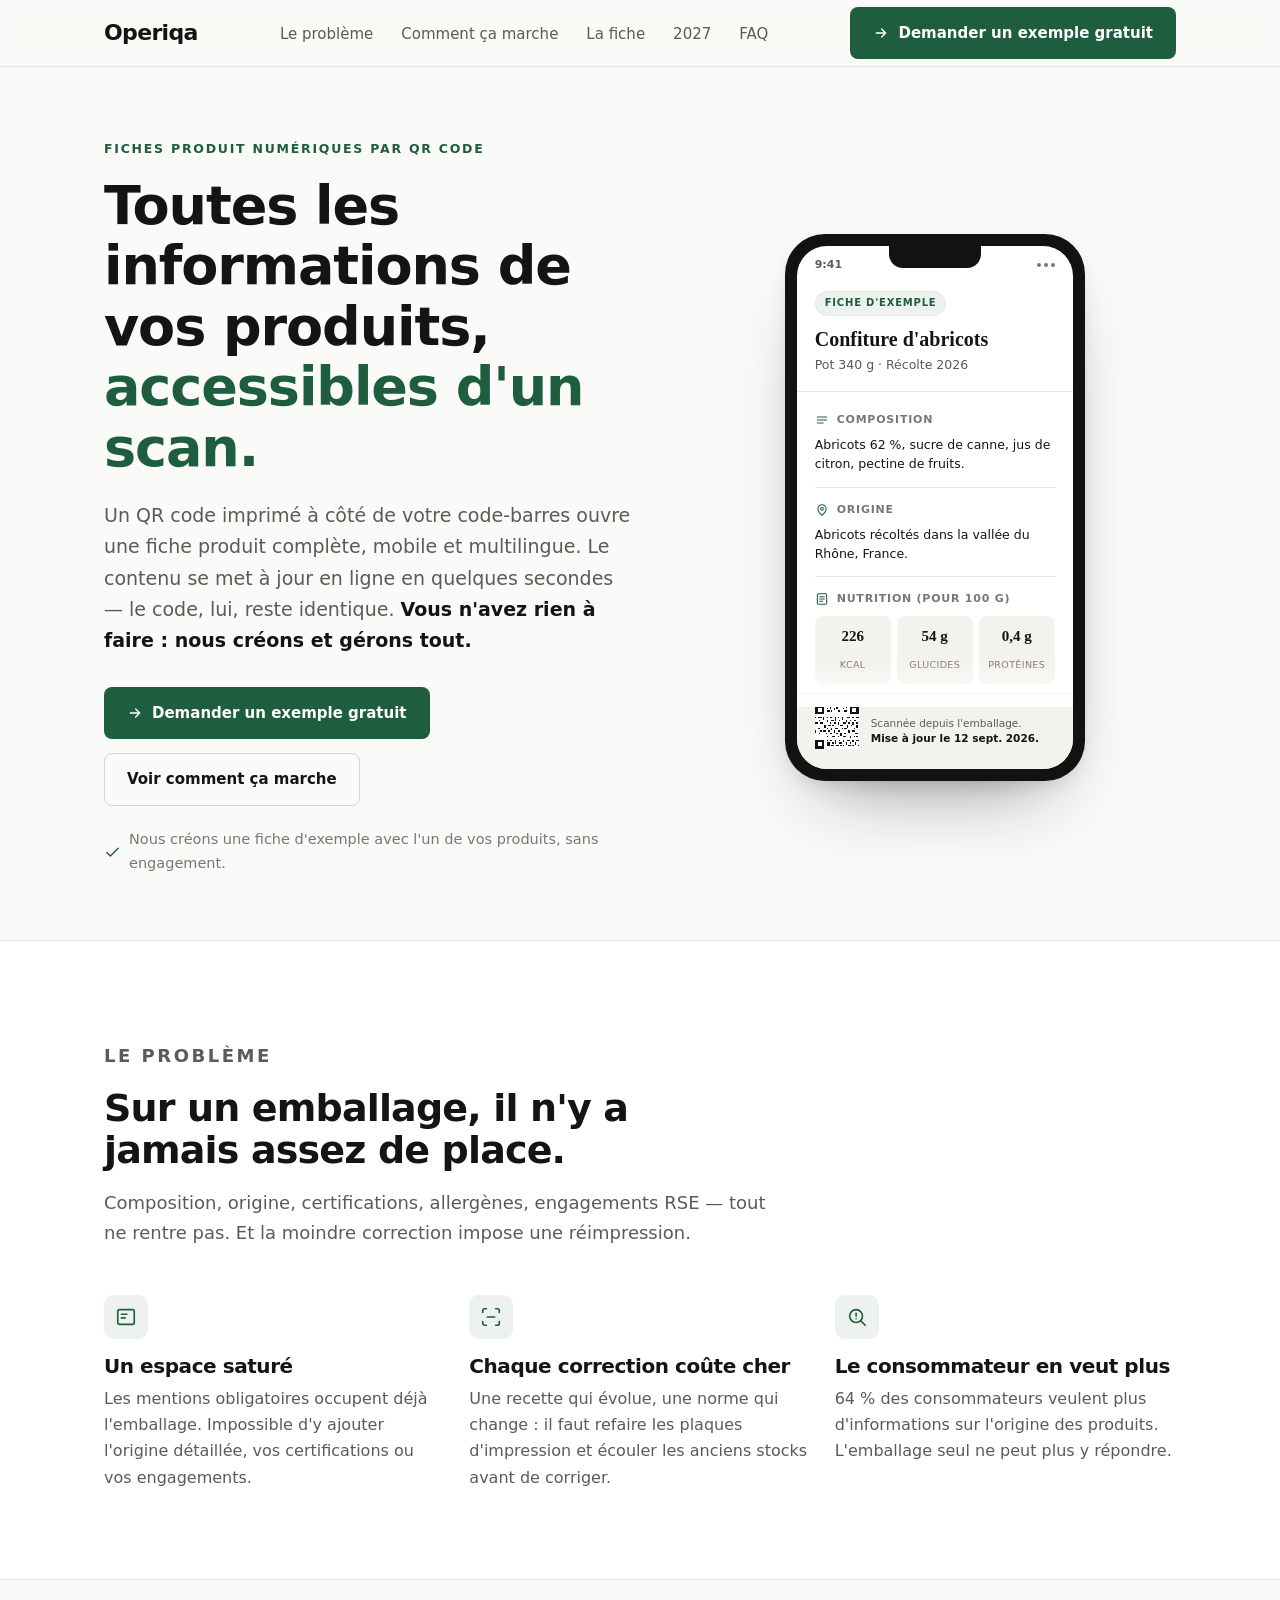
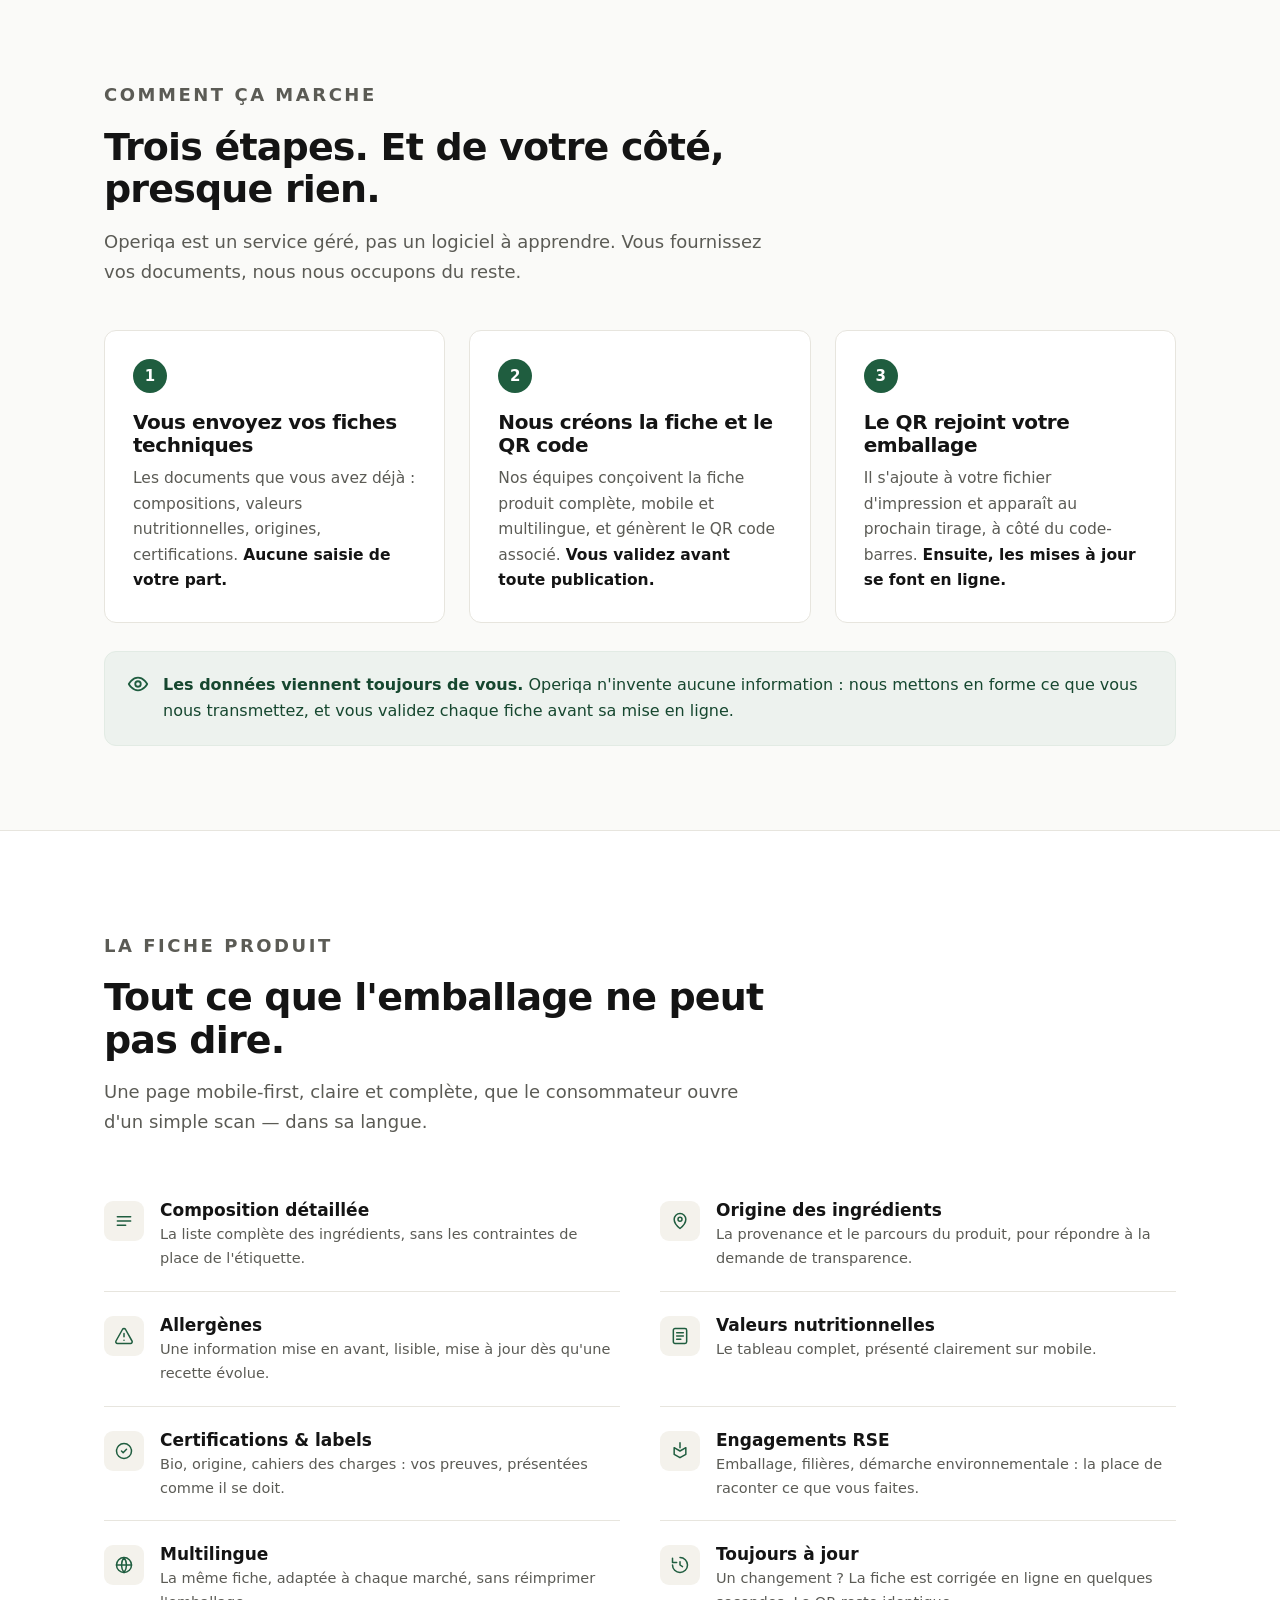
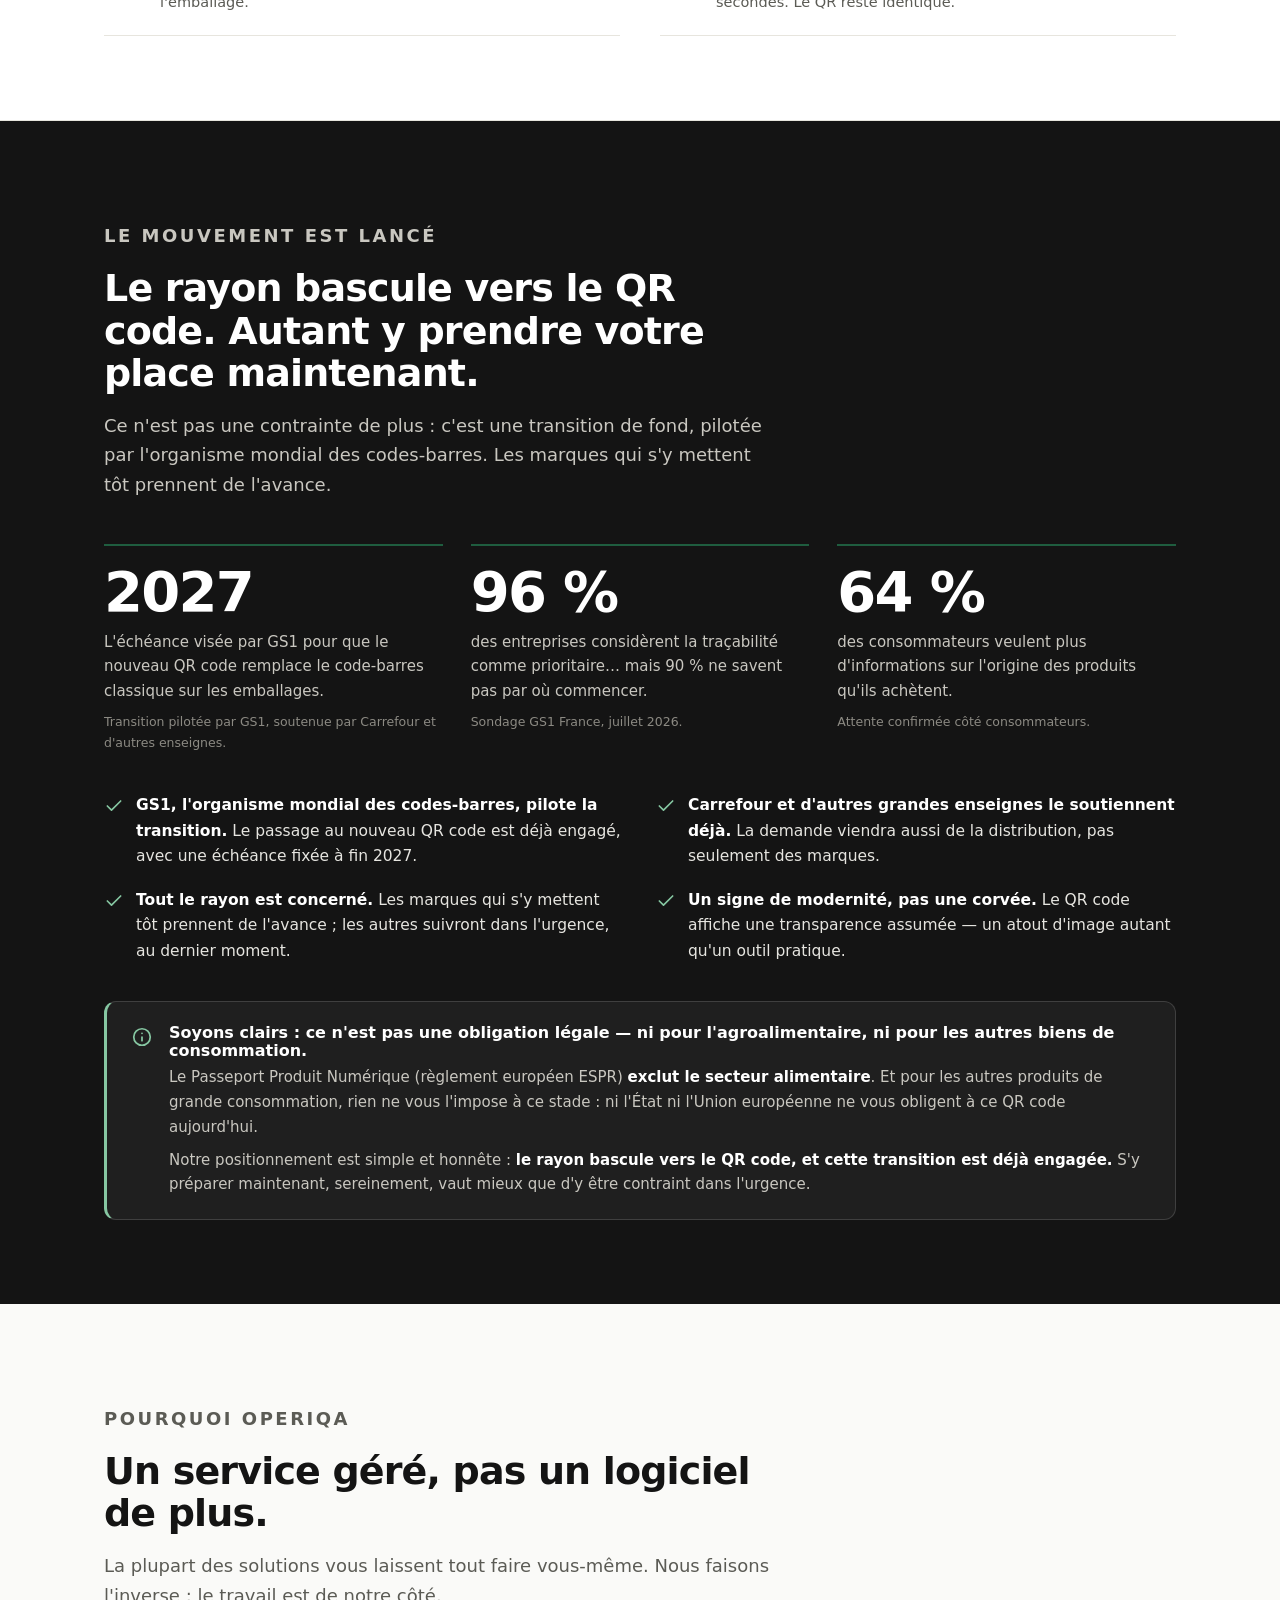
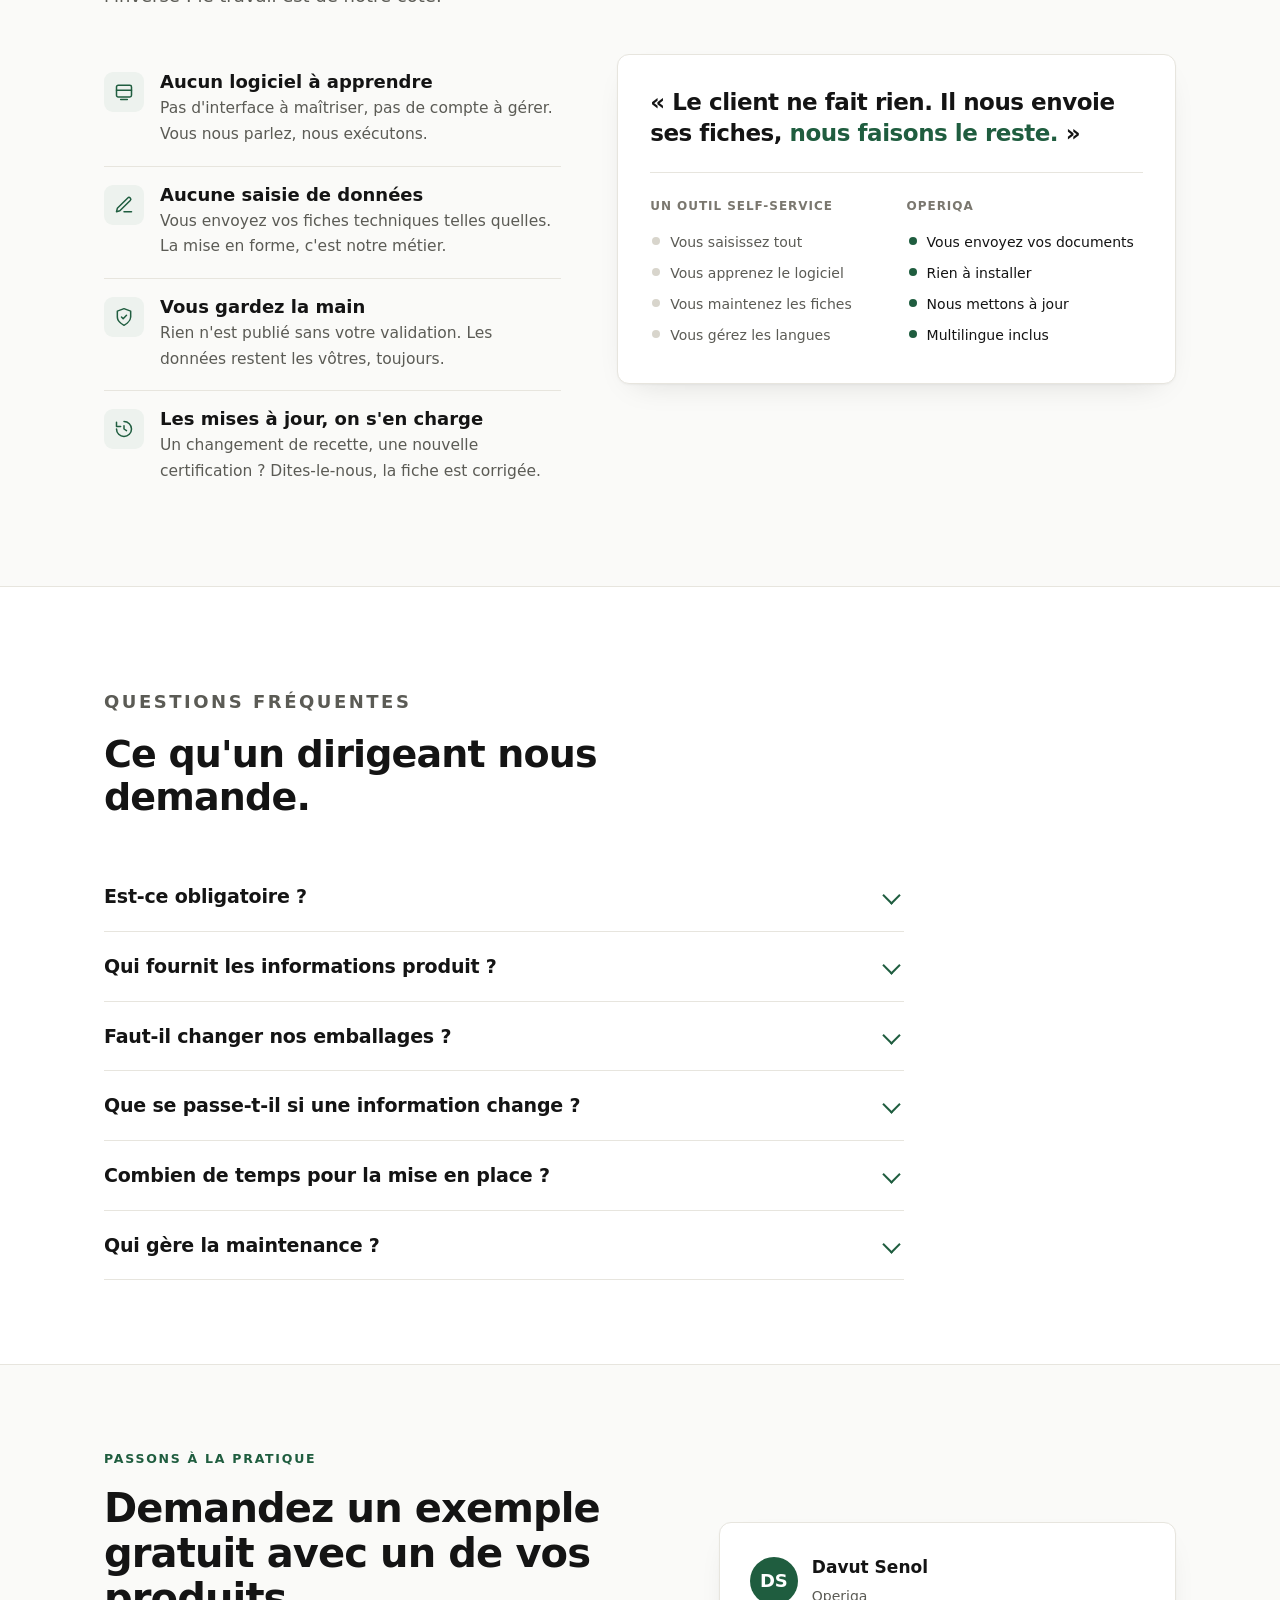
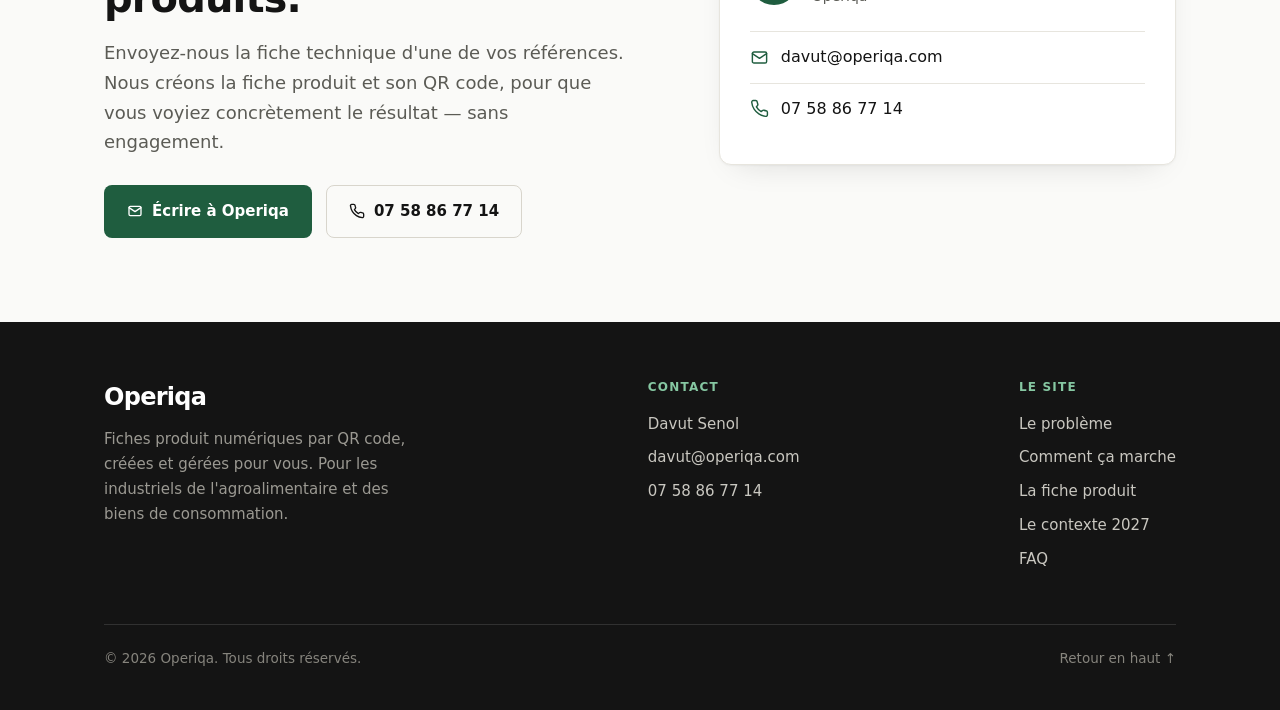
==== commit c98fb77a: "Refonte : site vitrine QR fiches produit (agroalimentaire + biens de consommation) - index.html reec" ====
--- a/index.html
+++ b/index.html
@@ -1,530 +1,784 @@
 <!DOCTYPE html>
-<html lang="fr" class="light">
+<html lang="fr">
 <head>
   <meta charset="UTF-8" />
   <meta name="viewport" content="width=device-width, initial-scale=1.0" />
-  <title>Operiqa — Visuels IA pour mobilier</title>
+  <title>Operiqa — Fiches produit par QR code pour l'agroalimentaire et les biens de consommation</title>
+  <meta name="description" content="Operiqa crée et gère vos fiches produit numériques accessibles par QR code, pour l'agroalimentaire et les biens de consommation vendus en GMS. Composition, origine, allergènes, certifications, RSE — mises à jour en ligne en quelques secondes. Un service géré, vous n'avez rien à faire." />
+  <meta name="theme-color" content="#1F5D3F" />
+
+  <!-- Open Graph -->
+  <meta property="og:type" content="website" />
+  <meta property="og:site_name" content="Operiqa" />
+  <meta property="og:locale" content="fr_FR" />
+  <meta property="og:title" content="Operiqa — Fiches produit par QR code pour l'agroalimentaire et les biens de consommation" />
+  <meta property="og:description" content="Toutes les informations de vos produits, accessibles d'un scan. Un service géré : nous créons vos fiches produit, générons les QR codes et gérons les mises à jour." />
+  <meta property="og:url" content="https://operiqa.com/" />
+  <!-- og:image à fournir (aucune image distante embarquée pour rester autonome) -->
+
   <link rel="apple-touch-icon" sizes="180x180" href="apple-touch-icon.png" />
+  <link rel="icon" type="image/svg+xml" href="favicon.svg" />
   <link rel="icon" type="image/png" sizes="32x32" href="favicon-32x32.png" />
   <link rel="icon" type="image/png" sizes="16x16" href="favicon-16x16.png" />
   <link rel="icon" type="image/x-icon" href="favicon.ico" />
   <link rel="manifest" href="site.webmanifest" />
-  <link rel="stylesheet" href="style.css" />
+
+  <style>
+    /* ---------- Tokens ---------- */
+    :root {
+      --bg: #FAFAF8;
+      --surface: #FFFFFF;
+      --surface-2: #F4F2EC;
+      --ink: #141414;
+      --muted: #5B5B55;
+      --muted-2: #7A776F;
+      --border: #E7E5DE;
+      --border-strong: #D8D5CC;
+      --accent: #1F5D3F;
+      --accent-dark: #16472F;
+      --accent-tint: #EDF2EE;
+      --accent-tint-2: #E2EBE4;
+
+      --font-serif: Georgia, "Iowan Old Style", "Times New Roman", "Noto Serif", serif;
+      --font-sans: system-ui, -apple-system, "Segoe UI", Roboto, "Helvetica Neue", Arial, sans-serif;
+
+      --maxw: 1120px;
+      --radius: 12px;
+      --radius-sm: 8px;
+      --shadow: 0 1px 2px rgba(20,20,20,.04), 0 12px 32px -18px rgba(20,20,20,.18);
+    }
+
+    /* ---------- Reset ---------- */
+    *, *::before, *::after { box-sizing: border-box; }
+    html { scroll-behavior: smooth; -webkit-text-size-adjust: 100%; }
+    body {
+      margin: 0;
+      background: var(--bg);
+      color: var(--ink);
+      font-family: var(--font-sans);
+      font-size: 17px;
+      line-height: 1.65;
+      -webkit-font-smoothing: antialiased;
+      text-rendering: optimizeLegibility;
+    }
+    img { max-width: 100%; display: block; }
+    h1, h2, h3 { font-family: var(--font-sans); font-weight: 800; line-height: 1.12; letter-spacing: -0.022em; margin: 0; }
+    p { margin: 0; }
+    a { color: var(--accent); text-decoration: none; }
+    a:hover { text-decoration: underline; }
+
+    :focus-visible { outline: 2px solid var(--accent); outline-offset: 3px; border-radius: 3px; }
+
+    /* ---------- Layout ---------- */
+    .wrap { width: 100%; max-width: var(--maxw); margin: 0 auto; padding: 0 24px; }
+    section { padding: 84px 0; }
+    .eyebrow {
+      font-family: var(--font-sans);
+      font-size: 12.5px; font-weight: 700; letter-spacing: 0.14em; text-transform: uppercase;
+      color: var(--accent); margin: 0 0 16px;
+    }
+    .section-head { max-width: 62ch; margin-bottom: 44px; }
+    .section-head h2 { font-size: clamp(26px, 3.4vw, 38px); }
+    .section-head p { color: var(--muted); font-size: 18px; margin-top: 16px; }
+    .lede { color: var(--muted); }
+
+    /* Skip link */
+    .skip {
+      position: absolute; left: 16px; top: -60px; z-index: 1000;
+      background: var(--ink); color: #fff; padding: 10px 16px; border-radius: 8px;
+      transition: top .2s ease;
+    }
+    .skip:focus { top: 16px; text-decoration: none; }
+
+    /* ---------- Buttons ---------- */
+    .btn {
+      display: inline-flex; align-items: center; gap: 9px;
+      font-family: var(--font-sans); font-size: 15px; font-weight: 600;
+      padding: 13px 22px; border-radius: var(--radius-sm);
+      border: 1px solid transparent; cursor: pointer; transition: background .18s ease, border-color .18s ease, color .18s ease, transform .05s ease;
+      text-decoration: none; white-space: nowrap;
+    }
+    .btn:hover { text-decoration: none; }
+    .btn:active { transform: translateY(1px); }
+    .btn-primary { background: var(--accent); color: #fff; }
+    .btn-primary:hover { background: var(--accent-dark); color: #fff; }
+    .btn-ghost { background: transparent; color: var(--ink); border-color: var(--border-strong); }
+    .btn-ghost:hover { border-color: var(--ink); }
+    .btn svg { width: 16px; height: 16px; flex: none; }
+
+    /* ---------- Nav ---------- */
+    header.nav {
+      position: sticky; top: 0; z-index: 100;
+      background: rgba(250,250,248,.88);
+      backdrop-filter: saturate(140%) blur(8px);
+      border-bottom: 1px solid var(--border);
+    }
+    .nav-inner { display: flex; align-items: center; justify-content: space-between; height: 66px; }
+    .brand { font-family: var(--font-sans); font-size: 22px; font-weight: 800; letter-spacing: -0.03em; color: var(--ink); }
+    .brand:hover { text-decoration: none; }
+    .brand b { color: inherit; font-weight: 800; }
+    .nav-links { display: flex; align-items: center; gap: 28px; list-style: none; margin: 0; padding: 0; }
+    .nav-links a { color: var(--muted); font-size: 15px; font-weight: 500; }
+    .nav-links a:hover { color: var(--ink); text-decoration: none; }
+    .nav-cta { display: flex; align-items: center; gap: 14px; }
+    .nav-toggle { display: none; }
+
+    @media (max-width: 900px) {
+      .nav-links { display: none; }
+      .nav-cta .btn span { display: none; }
+      .nav-cta .btn { padding: 11px 14px; }
+    }
+
+    /* ---------- Hero ---------- */
+    .hero { padding: 72px 0 64px; }
+    .hero-grid { display: grid; grid-template-columns: 1.05fr 0.95fr; gap: 56px; align-items: center; }
+    .hero h1 { font-size: clamp(34px, 5vw, 54px); letter-spacing: -0.02em; }
+    .hero h1 .em { color: var(--accent); }
+    .hero-sub { color: var(--muted); font-size: 19px; margin-top: 22px; max-width: 46ch; }
+    .hero-sub strong { color: var(--ink); font-weight: 600; }
+    .hero-actions { display: flex; flex-wrap: wrap; gap: 14px; margin-top: 30px; align-items: center; }
+    .hero-note { display: flex; align-items: center; gap: 8px; margin-top: 22px; color: var(--muted-2); font-size: 14.5px; }
+    .hero-note svg { width: 17px; height: 17px; color: var(--accent); flex: none; }
+
+    /* ---------- Phone mockup ---------- */
+    .phone-stage { display: flex; justify-content: center; }
+    .phone {
+      width: 300px; background: #101311; border-radius: 40px; padding: 12px;
+      box-shadow: 0 40px 80px -40px rgba(20,20,20,.5), 0 8px 24px -12px rgba(20,20,20,.25);
+      position: relative;
+    }
+    .phone-screen { background: var(--surface); border-radius: 30px; overflow: hidden; position: relative; }
+    .phone-notch { position: absolute; top: 12px; left: 50%; transform: translateX(-50%); width: 92px; height: 22px; background: #101311; border-radius: 0 0 14px 14px; z-index: 3; }
+    .pf-status { display: flex; justify-content: space-between; align-items: center; padding: 10px 18px 6px; font-size: 11px; color: var(--muted); font-weight: 600; }
+    .pf-status .dots { display: flex; gap: 3px; }
+    .pf-status .dots i { width: 4px; height: 4px; border-radius: 50%; background: var(--muted-2); display: block; }
+
+    .pf-hero { padding: 6px 18px 16px; border-bottom: 1px solid var(--border); }
+    .pf-badge { display: inline-block; font-size: 10px; font-weight: 700; letter-spacing: .08em; text-transform: uppercase; color: var(--accent); background: var(--accent-tint); border: 1px solid var(--accent-tint-2); padding: 3px 9px; border-radius: 999px; }
+    .pf-title { font-family: var(--font-serif); font-size: 20px; font-weight: 700; margin-top: 12px; color: var(--ink); line-height: 1.15; }
+    .pf-sub { font-size: 12.5px; color: var(--muted); margin-top: 4px; }
+
+    .pf-body { padding: 6px 18px 16px; max-height: 300px; overflow: hidden; }
+    .pf-block { padding: 13px 0; border-bottom: 1px solid var(--border); }
+    .pf-block:last-child { border-bottom: 0; }
+    .pf-block h4 { display: flex; align-items: center; gap: 8px; font-family: var(--font-sans); font-size: 11px; font-weight: 700; letter-spacing: .07em; text-transform: uppercase; color: var(--muted-2); margin: 0 0 7px; }
+    .pf-block h4 svg { width: 14px; height: 14px; color: var(--accent); flex: none; }
+    .pf-block p { font-size: 12.5px; color: var(--ink); line-height: 1.5; }
+    .pf-tags { display: flex; flex-wrap: wrap; gap: 6px; }
+    .pf-tag { font-size: 11px; font-weight: 600; color: var(--accent-dark); background: var(--accent-tint); border-radius: 6px; padding: 4px 9px; }
+    .pf-nutri { display: grid; grid-template-columns: repeat(3, 1fr); gap: 6px; }
+    .pf-nutri div { background: var(--surface-2); border-radius: 8px; padding: 8px 6px; text-align: center; }
+    .pf-nutri b { display: block; font-family: var(--font-serif); font-size: 15px; color: var(--ink); }
+    .pf-nutri span { font-size: 9.5px; color: var(--muted-2); text-transform: uppercase; letter-spacing: .04em; }
+
+    .pf-foot { display: flex; align-items: center; gap: 12px; padding: 12px 18px; background: var(--surface-2); border-top: 1px solid var(--border); }
+    .pf-foot .qr { flex: none; }
+    .pf-foot-txt { font-size: 10.5px; color: var(--muted); line-height: 1.4; }
+    .pf-foot-txt b { color: var(--ink); font-weight: 600; }
+    .pf-fade { position: absolute; left: 0; right: 0; bottom: 62px; height: 46px; background: linear-gradient(to bottom, rgba(255,255,255,0), var(--surface)); pointer-events: none; }
+
+    /* ---------- Problem ---------- */
+    .problem { background: var(--surface); border-top: 1px solid var(--border); border-bottom: 1px solid var(--border); }
+    .grid-3 { display: grid; grid-template-columns: repeat(3, 1fr); gap: 24px; }
+    .pcard { padding: 4px 0; }
+    .pcard .pico { width: 44px; height: 44px; border-radius: 10px; background: var(--accent-tint); display: flex; align-items: center; justify-content: center; margin-bottom: 16px; }
+    .pcard .pico svg { width: 22px; height: 22px; color: var(--accent); }
+    .pcard h3 { font-size: 20px; margin-bottom: 8px; }
+    .pcard p { color: var(--muted); font-size: 16px; }
+
+    /* ---------- Steps ---------- */
+    .steps { display: grid; grid-template-columns: repeat(3, 1fr); gap: 24px; }
+    .step { background: var(--surface); border: 1px solid var(--border); border-radius: var(--radius); padding: 28px; position: relative; }
+    .step-num { font-family: var(--font-sans); font-size: 15px; font-weight: 700; color: #fff; background: var(--accent); width: 34px; height: 34px; border-radius: 999px; display: flex; align-items: center; justify-content: center; margin-bottom: 18px; }
+    .step h3 { font-size: 20px; margin-bottom: 10px; }
+    .step p { color: var(--muted); font-size: 15.5px; }
+    .step p em { color: var(--ink); font-style: normal; font-weight: 600; }
+
+    .reassure {
+      margin-top: 28px; display: flex; align-items: flex-start; gap: 14px;
+      background: var(--accent-tint); border: 1px solid var(--accent-tint-2); border-radius: var(--radius);
+      padding: 20px 22px; color: var(--accent-dark); font-size: 16px;
+    }
+    .reassure svg { width: 22px; height: 22px; flex: none; color: var(--accent); margin-top: 1px; }
+    .reassure strong { color: var(--accent-dark); }
+
+    /* ---------- Contents (anatomy) ---------- */
+    .contents { background: var(--surface); border-top: 1px solid var(--border); border-bottom: 1px solid var(--border); }
+    .anatomy { display: grid; grid-template-columns: repeat(2, 1fr); gap: 4px 40px; }
+    .arow { display: flex; gap: 16px; padding: 20px 0; border-bottom: 1px solid var(--border); }
+    .arow .aico { width: 40px; height: 40px; border-radius: 9px; background: var(--surface-2); display: flex; align-items: center; justify-content: center; flex: none; }
+    .arow .aico svg { width: 20px; height: 20px; color: var(--accent); }
+    .arow h3 { font-size: 17px; margin-bottom: 3px; font-family: var(--font-sans); font-weight: 700; letter-spacing: 0; }
+    .arow p { font-size: 14.5px; color: var(--muted); }
+
+    /* ---------- 2027 context ---------- */
+    .ctx { background: var(--ink); color: #fff; }
+    .ctx .eyebrow { color: #86C7A2; }
+    .ctx .section-head h2 { color: #fff; }
+    .ctx .section-head p { color: #C9C7C0; }
+    .stats { display: grid; grid-template-columns: repeat(3, 1fr); gap: 28px; margin: 8px 0 40px; }
+    .stat { border-top: 2px solid var(--accent); padding-top: 18px; }
+    .stat .big { font-family: var(--font-sans); font-size: clamp(38px, 6vw, 56px); font-weight: 800; letter-spacing: -0.03em; line-height: 1; color: #fff; }
+    .stat .lbl { color: #C9C7C0; font-size: 15px; margin-top: 10px; }
+    .stat .src { color: #8C8A83; font-size: 12.5px; margin-top: 8px; }
+
+    .ctx-points { display: grid; grid-template-columns: repeat(2, 1fr); gap: 18px 32px; margin-bottom: 36px; }
+    .ctx-point { display: flex; gap: 12px; }
+    .ctx-point svg { width: 20px; height: 20px; color: #86C7A2; flex: none; margin-top: 3px; }
+    .ctx-point p { color: #E6E5E0; font-size: 15.5px; }
+    .ctx-point p b { color: #fff; font-weight: 600; }
+
+    .honesty {
+      display: flex; gap: 16px; align-items: flex-start;
+      background: rgba(255,255,255,.05); border: 1px solid rgba(255,255,255,.14);
+      border-left: 3px solid #86C7A2; border-radius: var(--radius); padding: 22px 24px;
+    }
+    .honesty svg { width: 22px; height: 22px; color: #86C7A2; flex: none; margin-top: 2px; }
+    .honesty h3 { font-family: var(--font-sans); font-size: 16px; font-weight: 700; color: #fff; margin-bottom: 6px; letter-spacing: 0; }
+    .honesty p { color: #C9C7C0; font-size: 15px; }
+    .honesty p + p { margin-top: 8px; }
+    .honesty strong { color: #fff; }
+
+    /* ---------- Why Operiqa ---------- */
+    .why-grid { display: grid; grid-template-columns: 0.9fr 1.1fr; gap: 56px; align-items: start; }
+    .why-list { list-style: none; margin: 0; padding: 0; }
+    .why-list li { display: flex; gap: 16px; padding: 18px 0; border-bottom: 1px solid var(--border); }
+    .why-list li:last-child { border-bottom: 0; }
+    .why-list .wico { width: 40px; height: 40px; border-radius: 9px; background: var(--accent-tint); display: flex; align-items: center; justify-content: center; flex: none; }
+    .why-list .wico svg { width: 20px; height: 20px; color: var(--accent); }
+    .why-list h3 { font-size: 18px; margin-bottom: 4px; font-family: var(--font-sans); font-weight: 700; letter-spacing: 0; }
+    .why-list p { color: var(--muted); font-size: 15.5px; }
+    .why-aside {
+      background: var(--surface); border: 1px solid var(--border); border-radius: var(--radius);
+      padding: 32px; box-shadow: var(--shadow);
+    }
+    .why-aside .q { font-family: var(--font-sans); font-weight: 800; font-size: 23px; line-height: 1.32; letter-spacing: -0.02em; color: var(--ink); }
+    .why-aside .q .em { color: var(--accent); }
+    .why-aside hr { border: 0; border-top: 1px solid var(--border); margin: 24px 0; }
+    .why-aside .compare { display: grid; grid-template-columns: 1fr 1fr; gap: 20px; }
+    .why-aside .compare h4 { font-family: var(--font-sans); font-size: 12px; text-transform: uppercase; letter-spacing: .08em; color: var(--muted-2); margin: 0 0 10px; font-weight: 700; }
+    .why-aside .compare ul { list-style: none; margin: 0; padding: 0; }
+    .why-aside .compare li { font-size: 14px; color: var(--muted); padding: 4px 0 4px 20px; position: relative; }
+    .why-aside .compare li::before { content: ""; position: absolute; left: 2px; top: 10px; width: 8px; height: 8px; border-radius: 50%; }
+    .why-aside .compare .them li::before { background: var(--border-strong); }
+    .why-aside .compare .us li { color: var(--ink); }
+    .why-aside .compare .us li::before { background: var(--accent); }
+
+    /* ---------- FAQ ---------- */
+    .faq { background: var(--surface); border-top: 1px solid var(--border); border-bottom: 1px solid var(--border); }
+    .faq-list { max-width: 800px; }
+    details.qa { border-bottom: 1px solid var(--border); }
+    details.qa summary {
+      list-style: none; cursor: pointer; padding: 22px 44px 22px 0; position: relative;
+      font-family: var(--font-sans); font-size: 19px; font-weight: 700; letter-spacing: -0.01em; color: var(--ink); line-height: 1.3;
+    }
+    details.qa summary::-webkit-details-marker { display: none; }
+    details.qa summary::after {
+      content: ""; position: absolute; right: 6px; top: 27px; width: 13px; height: 13px;
+      border-right: 2px solid var(--accent); border-bottom: 2px solid var(--accent);
+      transform: rotate(45deg); transition: transform .2s ease;
+    }
+    details.qa[open] summary::after { transform: rotate(-135deg); top: 32px; }
+    details.qa .a { padding: 0 44px 24px 0; color: var(--muted); font-size: 16.5px; }
+    details.qa .a p + p { margin-top: 12px; }
+    details.qa .a strong { color: var(--ink); font-weight: 600; }
+
+    /* ---------- Contact ---------- */
+    .contact-grid { display: grid; grid-template-columns: 1.1fr 0.9fr; gap: 56px; align-items: center; }
+    .contact h2 { font-size: clamp(28px, 3.6vw, 40px); }
+    .contact .lede { font-size: 18px; margin-top: 18px; max-width: 46ch; }
+    .contact-actions { margin-top: 28px; display: flex; flex-wrap: wrap; gap: 14px; }
+    .contact-card { background: var(--surface); border: 1px solid var(--border); border-radius: var(--radius); padding: 30px; box-shadow: var(--shadow); }
+    .contact-card .who { display: flex; align-items: center; gap: 14px; margin-bottom: 22px; }
+    .contact-card .avatar { width: 48px; height: 48px; border-radius: 50%; background: var(--accent); color: #fff; display: flex; align-items: center; justify-content: center; font-family: var(--font-sans); font-size: 18px; font-weight: 700; letter-spacing: -0.01em; flex: none; }
+    .contact-card .who b { display: block; font-size: 17px; color: var(--ink); }
+    .contact-card .who span { font-size: 14px; color: var(--muted); }
+    .contact-line { display: flex; align-items: center; gap: 12px; padding: 12px 0; border-top: 1px solid var(--border); font-size: 16px; }
+    .contact-line svg { width: 19px; height: 19px; color: var(--accent); flex: none; }
+    .contact-line a { color: var(--ink); font-weight: 500; }
+    .contact-line a:hover { color: var(--accent); }
+
+    /* ---------- Footer ---------- */
+    footer.site { background: var(--ink); color: #C9C7C0; padding: 56px 0 40px; }
+    .foot-grid { display: flex; justify-content: space-between; align-items: flex-start; gap: 40px; flex-wrap: wrap; }
+    .foot-brand { font-family: var(--font-sans); font-size: 24px; font-weight: 800; color: #fff; letter-spacing: -0.03em; }
+    .foot-brand b { color: inherit; }
+    .foot-tag { color: #9B9992; font-size: 15px; margin-top: 10px; max-width: 34ch; }
+    .foot-col h4 { font-size: 12px; text-transform: uppercase; letter-spacing: .1em; color: #86C7A2; margin: 0 0 14px; font-weight: 700; }
+    .foot-col a, .foot-col p { display: block; color: #C9C7C0; font-size: 15px; margin-bottom: 9px; }
+    .foot-col a:hover { color: #fff; }
+    .foot-bottom { display: flex; justify-content: space-between; align-items: center; gap: 16px; flex-wrap: wrap; margin-top: 44px; padding-top: 22px; border-top: 1px solid rgba(255,255,255,.12); color: #86847D; font-size: 13.5px; }
+    .foot-bottom a { color: #86847D; }
+    .foot-bottom a:hover { color: #fff; }
+
+    /* ---------- Responsive ---------- */
+    @media (max-width: 900px) {
+      section { padding: 60px 0; }
+      .hero-grid { grid-template-columns: 1fr; gap: 44px; }
+      .hero { padding: 48px 0 40px; }
+      .grid-3, .steps, .anatomy, .stats, .ctx-points { grid-template-columns: 1fr; }
+      .why-grid, .contact-grid { grid-template-columns: 1fr; gap: 36px; }
+      .anatomy { gap: 0; }
+      .phone-stage { order: -1; }
+    }
+    @media (max-width: 560px) {
+      body { font-size: 16px; }
+      .wrap { padding: 0 18px; }
+      .why-aside .compare { grid-template-columns: 1fr; }
+      .foot-grid { flex-direction: column; gap: 28px; }
+    }
+
+    @media (prefers-reduced-motion: reduce) {
+      html { scroll-behavior: auto; }
+      * { transition: none !important; }
+    }
+  </style>
 </head>
 <body>
-
-  <!-- NAV -->
-  <nav>
-    <div class="nav-inner">
-      <a href="#hero" class="nav-logo">OPERIQA</a>
-      <ul class="nav-links">
-        <li><a href="#services">Services</a></li>
-        <li><a href="#processus">Processus</a></li>
-        <li><a href="#approche">Approche</a></li>
-        <li><a href="#avantages">Avantages</a></li>
-        <li><a href="#faq">FAQ</a></li>
-        <li><a href="#contact">Contact</a></li>
-      </ul>
-      <a href="#contact" class="btn btn-primary">Nous contacter</a>
+  <a class="skip" href="#main">Aller au contenu</a>
+
+  <!-- ============ NAV ============ -->
+  <header class="nav">
+    <div class="wrap nav-inner">
+      <a class="brand" href="#top" aria-label="Operiqa, accueil">Oper<b>iqa</b></a>
+      <nav aria-label="Navigation principale">
+        <ul class="nav-links">
+          <li><a href="#probleme">Le problème</a></li>
+          <li><a href="#etapes">Comment ça marche</a></li>
+          <li><a href="#fiche">La fiche</a></li>
+          <li><a href="#contexte">2027</a></li>
+          <li><a href="#faq">FAQ</a></li>
+        </ul>
+      </nav>
+      <div class="nav-cta">
+        <a class="btn btn-primary" href="#contact">
+          <svg viewBox="0 0 24 24" fill="none" stroke="currentColor" stroke-width="2" stroke-linecap="round" stroke-linejoin="round" aria-hidden="true"><path d="M5 12h14M13 6l6 6-6 6"/></svg>
+          <span>Demander un exemple gratuit</span>
+        </a>
+      </div>
     </div>
-  </nav>
-
-  <!-- HERO -->
-  <section class="hero" id="hero">
-    <div class="fixed-glow"></div>
-    <div class="container">
-      <h1 class="hero-title">
-        Des visuels et vidéos cinématiques<br />pour vos meubles — <span class="gradient-text">sans studio.</span>
-      </h1>
-      <p class="hero-sub">
-        Nous transformons vos photos produit sur fond blanc en visuels d'intérieur et vidéos dignes d'un shooting professionnel.
-      </p>
-      <div class="hero-ctas">
-        <a href="#contact" class="btn btn-primary">Nous contacter</a>
-        <a href="#services" class="btn btn-ghost">Voir nos services</a>
-      </div>
-    </div>
-  </section>
-
-  <!-- SERVICES -->
-  <section class="services" id="services">
-    <div class="container">
-      <div class="services-head">
-        <p class="section-label">Ce que nous faisons</p>
-        <h2 class="section-title">Un seul domaine d'expertise :<br />créer des visuels et vidéos pour vos produits automatiquement.</h2>
-        <p class="services-tagline">Sans studio. Sans agence. Sans délais.</p>
-      </div>
-      <div class="cards-grid cards-grid-3">
-
-        <div class="card">
-          <span class="card-badge">Généré en quelques minutes</span>
-          <div class="card-icon">
-            <svg viewBox="0 0 24 24" fill="none" stroke="currentColor" stroke-width="1.8" stroke-linecap="round" stroke-linejoin="round">
-              <rect x="3" y="3" width="18" height="18" rx="2"/><circle cx="8.5" cy="8.5" r="1.5"/><polyline points="21 15 16 10 5 21"/>
-            </svg>
-          </div>
-          <h3>Mise en scène d'intérieur</h3>
-          <p class="card-desc">À partir d'une simple photo produit, nous créons grâce à notre IA des visuels intégrés dans des intérieurs soigneusement conçus — contemporains, minimalistes ou éditoriaux.</p>
-          <p class="card-desc">Pensés pour valoriser vos produits sur vos campagnes, réseaux sociaux et fiches produit.</p>
-        </div>
-
-        <div class="card">
-          <span class="card-badge">Généré en quelques minutes</span>
-          <div class="card-icon">
-            <svg viewBox="0 0 24 24" fill="none" stroke="currentColor" stroke-width="1.8" stroke-linecap="round" stroke-linejoin="round">
-              <polygon points="23 7 16 12 23 17 23 7"/><rect x="1" y="5" width="15" height="14" rx="2"/>
-            </svg>
-          </div>
-          <h3>Vidéos produit cinématiques</h3>
-          <p class="card-desc">Des vidéos courtes au rendu premium, avec des mouvements de caméra fluides et une direction visuelle pensée pour le digital.</p>
-          <p class="card-desc">Conçues pour les réseaux sociaux, les campagnes publicitaires et les pages produit.</p>
-        </div>
-
-        <div class="card">
-          <span class="card-badge">Généré en quelques minutes</span>
-          <div class="card-icon">
-            <svg viewBox="0 0 24 24" fill="none" stroke="currentColor" stroke-width="1.8" stroke-linecap="round" stroke-linejoin="round">
-              <circle cx="12" cy="12" r="3"/><path d="M12 1v4M12 19v4M4.22 4.22l2.83 2.83M16.95 16.95l2.83 2.83M1 12h4M19 12h4M4.22 19.78l2.83-2.83M16.95 7.05l2.83-2.83"/>
-            </svg>
-          </div>
-          <h3>Variations de style</h3>
-          <p class="card-desc">Un même produit, décliné dans plusieurs univers visuels pour enrichir votre communication sans multiplier les productions.</p>
-          <p class="card-desc">Idéal pour les collections saisonnières, les tests créatifs et les campagnes multi-formats.</p>
-        </div>
-
-      </div>
-    </div>
-  </section>
-
-  <!-- COMMENT ÇA MARCHE -->
-  <section id="processus">
-    <div class="container">
-      <div class="hiw-head">
-        <p class="section-label">Le processus</p>
-        <h2 class="section-title">Comment ça marche ?</h2>
-      </div>
-      <div class="steps-grid">
-        <div class="step">
-          <div class="step-num">01</div>
-          <h3 class="step-title">Envoyez votre photo</h3>
-          <p class="step-desc">Partagez-nous vos photos produit — aucun studio ni équipement spécial requis. Une simple photo suffit.</p>
-        </div>
-        <div class="step-divider"></div>
-        <div class="step">
-          <div class="step-num">02</div>
-          <h3 class="step-title">Notre IA crée la scène</h3>
-          <p class="step-desc">Notre intelligence artificielle intègre vos meubles dans des intérieurs professionnels : lumière, ambiance, cadrage — tout est pensé pour sublimer votre produit.</p>
-        </div>
-        <div class="step-divider"></div>
-        <div class="step">
-          <div class="step-num">03</div>
-          <h3 class="step-title">Recevez vos visuels</h3>
-          <p class="step-desc">Visuels haute résolution et vidéos cinématiques générés en quelques minutes, prêts à publier sur vos réseaux, fiches produit et campagnes publicitaires.</p>
-        </div>
-      </div>
-    </div>
-  </section>
-
-  <!-- APPROCHE -->
-  <section id="approche">
-    <div class="container">
-      <p class="section-label">Notre approche</p>
-
-      <div class="approach-hero">
-        <h2 class="approach-title">Produire du contenu premium<br/>pour une marque de mobilier<br/><span class="gradient-text">ne devrait pas prendre des semaines.</span></h2>
-        <p class="approach-sub">À partir d'une simple photo produit, Operiqa génère des visuels lifestyle et des vidéos cinématiques.</p>
-      </div>
-
-      <div class="approach-sans">
-        <div class="sans-item">
-          <span class="sans-x">✕</span>
-          <span class="sans-text">Studio photo</span>
-        </div>
-        <div class="sans-item">
-          <span class="sans-x">✕</span>
-          <span class="sans-text">Production lourde</span>
-        </div>
-        <div class="sans-item">
-          <span class="sans-x">✕</span>
-          <span class="sans-text">Délais interminables</span>
-        </div>
-      </div>
-
-      <p class="approach-uses-label">Nos contenus sont conçus pour</p>
-      <div class="use-grid">
-
-        <div class="use-card">
-          <div class="use-icon">
-            <svg viewBox="0 0 24 24" fill="none" stroke="currentColor" stroke-width="1.8" stroke-linecap="round" stroke-linejoin="round">
-              <rect x="2" y="2" width="20" height="20" rx="5"/><path d="M16 11.37A4 4 0 1 1 12.63 8 4 4 0 0 1 16 11.37z"/><line x1="17.5" y1="6.5" x2="17.51" y2="6.5"/>
-            </svg>
-          </div>
-          <span class="use-label">Réseaux sociaux</span>
-        </div>
-
-        <div class="use-card">
-          <div class="use-icon">
-            <svg viewBox="0 0 24 24" fill="none" stroke="currentColor" stroke-width="1.8" stroke-linecap="round" stroke-linejoin="round">
-              <path d="M3 11l19-9-9 19-2-8-8-2z"/>
-            </svg>
-          </div>
-          <span class="use-label">Campagnes publicitaires</span>
-        </div>
-
-        <div class="use-card">
-          <div class="use-icon">
-            <svg viewBox="0 0 24 24" fill="none" stroke="currentColor" stroke-width="1.8" stroke-linecap="round" stroke-linejoin="round">
-              <circle cx="9" cy="21" r="1"/><circle cx="20" cy="21" r="1"/><path d="M1 1h4l2.68 13.39a2 2 0 0 0 2 1.61h9.72a2 2 0 0 0 2-1.61L23 6H6"/>
-            </svg>
-          </div>
-          <span class="use-label">Fiches produit</span>
-        </div>
-
-        <div class="use-card">
-          <div class="use-icon">
-            <svg viewBox="0 0 24 24" fill="none" stroke="currentColor" stroke-width="1.8" stroke-linecap="round" stroke-linejoin="round">
-              <polygon points="12 2 15.09 8.26 22 9.27 17 14.14 18.18 21.02 12 17.77 5.82 21.02 7 14.14 2 9.27 8.91 8.26 12 2"/>
-            </svg>
-          </div>
-          <span class="use-label">Lancements de collection</span>
-        </div>
-
-      </div>
-
-      <p class="approach-footer">Chaque visuel est généré automatiquement pour mettre en valeur vos produits et <strong>l'image de votre marque.</strong></p>
-    </div>
-  </section>
-
-  <!-- BENEFITS -->
-  <section id="avantages">
-    <div class="container">
-      <div class="benefits-head">
-        <p class="section-label">Les avantages</p>
-        <h2 class="section-title">Pourquoi choisir Operiqa ?</h2>
-        <p class="section-sub">Ce que vous gagnez en automatisant votre production de contenu visuel.</p>
-      </div>
-      <div class="cards-grid">
-
-        <div class="card">
-          <h3>Gain de temps</h3>
-          <p class="card-desc">Vos visuels et vidéos sont générés en quelques minutes, sans attendre un studio ou une agence.</p>
-        </div>
-
-        <div class="card">
-          <h3>Réduction des coûts</h3>
-          <p class="card-desc">Supprimez les frais d'agence et de shooting photo pour chaque nouveau produit.</p>
-        </div>
-
-        <div class="card">
-          <h3>Plus de contenu</h3>
-          <p class="card-desc">Produisez plusieurs déclinaisons visuelles d'un même produit sans effort supplémentaire.</p>
-        </div>
-
-        <div class="card">
-          <h3>Cohérence visuelle</h3>
-          <p class="card-desc">Un rendu professionnel et homogène sur tous vos canaux de communication.</p>
-        </div>
-
-        <div class="card">
-          <h3>Réactivité</h3>
-          <p class="card-desc">Lancez une nouvelle collection ou une campagne sans délais de production.</p>
-        </div>
-
-        <div class="card">
-          <h3>Simplicité</h3>
-          <p class="card-desc">Une simple photo produit suffit. Aucune compétence technique requise.</p>
-        </div>
-
-      </div>
-    </div>
-  </section>
-
-  <!-- TESTIMONIALS -->
-  <section class="testimonials" id="temoignages">
-    <div class="container">
-      <div class="testimonials-head">
-        <p class="section-label">Performances prouvées</p>
-        <h2 class="section-title">Ce que disent nos clients.</h2>
-        <p class="section-sub">Des marques de mobilier qui ont transformé leur production de contenu.</p>
-      </div>
-      <div class="testi-grid">
-
-        <div class="testi-card">
-          <div class="stars">
-            <div class="star"></div><div class="star"></div><div class="star"></div>
-            <div class="star"></div><div class="star"></div>
-          </div>
-          <p class="testi-quote">"Avant Operiqa, chaque lancement de collection nécessitait de réserver un studio trois semaines à l'avance — avec un budget dépassant 4 000 € par session. Aujourd'hui, nous envoyons nos photos produit le lundi matin et recevons des visuels lifestyle professionnels le lendemain. Nous avons constaté une hausse de 34 % de notre taux de conversion e-commerce en moins de deux mois, et nos clients nous disent régulièrement qu'ils se projettent beaucoup mieux dans l'espace."</p>
-          <div class="testi-author">
-            <div class="testi-avatar">TR</div>
+  </header>
+
+  <main id="main">
+    <span id="top"></span>
+
+    <!-- ============ HERO ============ -->
+    <section class="hero">
+      <div class="wrap hero-grid">
+        <div class="hero-copy">
+          <p class="eyebrow">Fiches produit numériques par QR code</p>
+          <h1>Toutes les informations de vos produits, <span class="em">accessibles d'un scan.</span></h1>
+          <p class="hero-sub">
+            Un QR code imprimé à côté de votre code-barres ouvre une fiche produit complète, mobile et multilingue.
+            Le contenu se met à jour en ligne en quelques secondes — le code, lui, reste identique.
+            <strong>Vous n'avez rien à faire : nous créons et gérons tout.</strong>
+          </p>
+          <div class="hero-actions">
+            <a class="btn btn-primary" href="#contact">
+              <svg viewBox="0 0 24 24" fill="none" stroke="currentColor" stroke-width="2" stroke-linecap="round" stroke-linejoin="round" aria-hidden="true"><path d="M5 12h14M13 6l6 6-6 6"/></svg>
+              Demander un exemple gratuit
+            </a>
+            <a class="btn btn-ghost" href="#etapes">Voir comment ça marche</a>
+          </div>
+          <p class="hero-note">
+            <svg viewBox="0 0 24 24" fill="none" stroke="currentColor" stroke-width="2" stroke-linecap="round" stroke-linejoin="round" aria-hidden="true"><path d="M20 6 9 17l-5-5"/></svg>
+            Nous créons une fiche d'exemple avec l'un de vos produits, sans engagement.
+          </p>
+        </div>
+
+        <!-- Phone mockup (démo visuelle, HTML/CSS pur) -->
+        <div class="phone-stage">
+          <div class="phone" role="img" aria-label="Aperçu d'une fiche produit Operiqa affichée sur mobile : produit d'exemple « Confiture d'abricots », avec composition, origine, valeurs nutritionnelles, allergènes et certifications.">
+            <div class="phone-notch" aria-hidden="true"></div>
+            <div class="phone-screen">
+              <div class="pf-status" aria-hidden="true">
+                <span>9:41</span>
+                <span class="dots"><i></i><i></i><i></i></span>
+              </div>
+              <div class="pf-hero">
+                <span class="pf-badge">Fiche d'exemple</span>
+                <div class="pf-title">Confiture d'abricots</div>
+                <div class="pf-sub">Pot 340 g · Récolte 2026</div>
+              </div>
+              <div class="pf-body" aria-hidden="true">
+                <div class="pf-block">
+                  <h4><svg viewBox="0 0 24 24" fill="none" stroke="currentColor" stroke-width="1.8" stroke-linecap="round" stroke-linejoin="round"><path d="M4 7h16M4 12h16M4 17h10"/></svg>Composition</h4>
+                  <p>Abricots 62 %, sucre de canne, jus de citron, pectine de fruits.</p>
+                </div>
+                <div class="pf-block">
+                  <h4><svg viewBox="0 0 24 24" fill="none" stroke="currentColor" stroke-width="1.8" stroke-linecap="round" stroke-linejoin="round"><path d="M12 21s-7-5.2-7-11a7 7 0 0 1 14 0c0 5.8-7 11-7 11Z"/><circle cx="12" cy="10" r="2.4"/></svg>Origine</h4>
+                  <p>Abricots récoltés dans la vallée du Rhône, France.</p>
+                </div>
+                <div class="pf-block">
+                  <h4><svg viewBox="0 0 24 24" fill="none" stroke="currentColor" stroke-width="1.8" stroke-linecap="round" stroke-linejoin="round"><rect x="4" y="3" width="16" height="18" rx="2"/><path d="M8 8h8M8 12h8M8 16h5"/></svg>Nutrition (pour 100 g)</h4>
+                  <div class="pf-nutri">
+                    <div><b>226</b><span>kcal</span></div>
+                    <div><b>54 g</b><span>Glucides</span></div>
+                    <div><b>0,4 g</b><span>Protéines</span></div>
+                  </div>
+                </div>
+                <div class="pf-block">
+                  <h4><svg viewBox="0 0 24 24" fill="none" stroke="currentColor" stroke-width="1.8" stroke-linecap="round" stroke-linejoin="round"><path d="M12 9v4M12 17h.01"/><path d="M10.3 3.9 2.4 18a2 2 0 0 0 1.7 3h15.8a2 2 0 0 0 1.7-3L13.7 3.9a2 2 0 0 0-3.4 0Z"/></svg>Allergènes</h4>
+                  <p>Peut contenir des traces de fruits à coque.</p>
+                </div>
+                <div class="pf-block">
+                  <h4><svg viewBox="0 0 24 24" fill="none" stroke="currentColor" stroke-width="1.8" stroke-linecap="round" stroke-linejoin="round"><path d="m9 12 2 2 4-4"/><circle cx="12" cy="12" r="9"/></svg>Certifications</h4>
+                  <div class="pf-tags"><span class="pf-tag">Sans conservateur</span><span class="pf-tag">Origine France</span></div>
+                </div>
+              </div>
+              <div class="pf-fade" aria-hidden="true"></div>
+              <div class="pf-foot">
+                <span class="qr" aria-hidden="true">
+                  <!-- QR décoratif (non scannable) -->
+                  <svg width="44" height="44" viewBox="0 0 33 33" shape-rendering="crispEdges" role="presentation">
+                    <rect width="33" height="33" fill="#fff"/>
+                    <path fill="#141414" d="M0 0h7v7H0zM2 2v3h3V2zM26 0h7v7h-7zM28 2v3h3V2zM0 26h7v7H0zM2 28v3h3v-3z"/>
+                    <path fill="#141414" d="M9 0h1v1H9zM11 0h1v3h-1zM13 0h2v1h-2zM16 1h1v2h-1zM18 0h1v1h-1zM20 0h2v1h-2zM23 0h1v2h-1zM9 2h1v1H9zM14 2h1v2h-1zM21 2h1v1h-1zM9 4h2v1H9zM12 4h1v1h-1zM17 4h2v1h-2zM22 4h2v1h-2zM0 9h1v1H0zM2 9h3v1H2zM6 9h1v2H6zM9 9h1v1H9zM11 9h2v1h-2zM15 9h1v3h-1zM17 9h1v1h-1zM20 9h1v2h-1zM24 9h2v1h-2zM28 9h1v1h-1zM31 9h2v1h-2zM3 11h1v1H3zM9 11h1v2H9zM12 11h2v1h-2zM18 11h1v1h-1zM23 11h1v2h-1zM26 11h1v1h-1zM29 11h2v1h-2zM0 13h2v1H0zM4 13h2v1H4zM11 13h1v1h-1zM14 13h2v1h-2zM17 13h1v2h-1zM21 13h2v1h-2zM25 13h1v1h-1zM28 13h1v2h-1zM31 13h1v1h-1zM7 15h1v2H7zM10 15h2v1h-2zM13 15h1v1h-1zM19 15h2v1h-2zM24 15h1v2h-1zM27 15h1v1h-1zM31 15h1v2h-1zM2 17h2v1H2zM9 17h1v1H9zM12 17h1v2h-1zM15 17h2v1h-2zM20 17h1v1h-1zM22 17h2v1h-2zM29 17h1v1h-1zM0 19h1v2H0zM4 19h1v1H4zM6 19h2v1H6zM10 19h1v1h-1zM14 19h1v2h-1zM17 19h2v1h-2zM25 19h1v2h-1zM28 19h2v1h-2zM3 21h1v1H3zM8 21h1v1H8zM11 21h2v1h-2zM16 21h1v1h-1zM19 21h1v2h-1zM22 21h1v1h-1zM30 21h2v1h-2zM9 23h1v1H9zM13 23h2v1h-2zM17 23h1v1h-1zM21 23h2v1h-2zM26 23h1v2h-1zM29 23h1v1h-1zM31 23h1v1h-1z"/>
+                    <path fill="#141414" d="M9 26h1v1H9zM11 26h2v1h-2zM15 26h1v3h-1zM18 26h1v1h-1zM21 26h1v2h-1zM24 26h2v1h-2zM28 26h1v2h-1zM31 26h2v1h-2zM9 28h2v3H9zM13 28h1v1h-1zM18 28h2v1h-2zM23 28h1v2h-1zM26 28h1v1h-1zM30 28h1v2h-1zM12 30h2v1h-2zM16 30h2v1h-2zM19 30h1v1h-1zM21 30h1v1h-1zM25 30h2v1h-2zM28 30h1v1h-1zM32 30h1v1h-1z"/>
+                  </svg>
+                </span>
+                <span class="pf-foot-txt">Scannée depuis l'emballage.<br /><b>Mise à jour le 12 sept. 2026.</b></span>
+              </div>
+            </div>
+          </div>
+        </div>
+      </div>
+    </section>
+
+    <!-- ============ PROBLÈME ============ -->
+    <section class="problem" id="probleme">
+      <div class="wrap">
+        <div class="section-head">
+          <p class="eyebrow">Le problème</p>
+          <h2>Sur un emballage, il n'y a jamais assez de place.</h2>
+          <p>Composition, origine, certifications, allergènes, engagements RSE — tout ne rentre pas. Et la moindre correction impose une réimpression.</p>
+        </div>
+        <div class="grid-3">
+          <div class="pcard">
+            <div class="pico"><svg viewBox="0 0 24 24" fill="none" stroke="currentColor" stroke-width="1.8" stroke-linecap="round" stroke-linejoin="round" aria-hidden="true"><rect x="3" y="4" width="18" height="16" rx="2"/><path d="M7 9h6M7 13h4"/></svg></div>
+            <h3>Un espace saturé</h3>
+            <p>Les mentions obligatoires occupent déjà l'emballage. Impossible d'y ajouter l'origine détaillée, vos certifications ou vos engagements.</p>
+          </div>
+          <div class="pcard">
+            <div class="pico"><svg viewBox="0 0 24 24" fill="none" stroke="currentColor" stroke-width="1.8" stroke-linecap="round" stroke-linejoin="round" aria-hidden="true"><path d="M3 7V5a2 2 0 0 1 2-2h2M17 3h2a2 2 0 0 1 2 2v2M21 17v2a2 2 0 0 1-2 2h-2M7 21H5a2 2 0 0 1-2-2v-2"/><path d="M8 12h8"/></svg></div>
+            <h3>Chaque correction coûte cher</h3>
+            <p>Une recette qui évolue, une norme qui change : il faut refaire les plaques d'impression et écouler les anciens stocks avant de corriger.</p>
+          </div>
+          <div class="pcard">
+            <div class="pico"><svg viewBox="0 0 24 24" fill="none" stroke="currentColor" stroke-width="1.8" stroke-linecap="round" stroke-linejoin="round" aria-hidden="true"><circle cx="11" cy="11" r="7"/><path d="m21 21-4.3-4.3"/><path d="M11 8v3M11 14h.01"/></svg></div>
+            <h3>Le consommateur en veut plus</h3>
+            <p>64 % des consommateurs veulent plus d'informations sur l'origine des produits. L'emballage seul ne peut plus y répondre.</p>
+          </div>
+        </div>
+      </div>
+    </section>
+
+    <!-- ============ ÉTAPES ============ -->
+    <section id="etapes">
+      <div class="wrap">
+        <div class="section-head">
+          <p class="eyebrow">Comment ça marche</p>
+          <h2>Trois étapes. Et de votre côté, presque rien.</h2>
+          <p>Operiqa est un service géré, pas un logiciel à apprendre. Vous fournissez vos documents, nous nous occupons du reste.</p>
+        </div>
+        <div class="steps">
+          <div class="step">
+            <div class="step-num">1</div>
+            <h3>Vous envoyez vos fiches techniques</h3>
+            <p>Les documents que vous avez déjà : compositions, valeurs nutritionnelles, origines, certifications. <em>Aucune saisie de votre part.</em></p>
+          </div>
+          <div class="step">
+            <div class="step-num">2</div>
+            <h3>Nous créons la fiche et le QR code</h3>
+            <p>Nos équipes conçoivent la fiche produit complète, mobile et multilingue, et génèrent le QR code associé. <em>Vous validez avant toute publication.</em></p>
+          </div>
+          <div class="step">
+            <div class="step-num">3</div>
+            <h3>Le QR rejoint votre emballage</h3>
+            <p>Il s'ajoute à votre fichier d'impression et apparaît au prochain tirage, à côté du code-barres. <em>Ensuite, les mises à jour se font en ligne.</em></p>
+          </div>
+        </div>
+        <div class="reassure">
+          <svg viewBox="0 0 24 24" fill="none" stroke="currentColor" stroke-width="2" stroke-linecap="round" stroke-linejoin="round" aria-hidden="true"><path d="M9 12a3 3 0 1 0 6 0 3 3 0 0 0-6 0Z"/><path d="M2 12s3.5-7 10-7 10 7 10 7-3.5 7-10 7-10-7-10-7Z"/></svg>
+          <p><strong>Les données viennent toujours de vous.</strong> Operiqa n'invente aucune information : nous mettons en forme ce que vous nous transmettez, et vous validez chaque fiche avant sa mise en ligne.</p>
+        </div>
+      </div>
+    </section>
+
+    <!-- ============ CONTENU DE LA FICHE ============ -->
+    <section class="contents" id="fiche">
+      <div class="wrap">
+        <div class="section-head">
+          <p class="eyebrow">La fiche produit</p>
+          <h2>Tout ce que l'emballage ne peut pas dire.</h2>
+          <p>Une page mobile-first, claire et complète, que le consommateur ouvre d'un simple scan — dans sa langue.</p>
+        </div>
+        <div class="anatomy">
+          <div class="arow">
+            <div class="aico"><svg viewBox="0 0 24 24" fill="none" stroke="currentColor" stroke-width="1.8" stroke-linecap="round" stroke-linejoin="round" aria-hidden="true"><path d="M4 7h16M4 12h16M4 17h10"/></svg></div>
+            <div><h3>Composition détaillée</h3><p>La liste complète des ingrédients, sans les contraintes de place de l'étiquette.</p></div>
+          </div>
+          <div class="arow">
+            <div class="aico"><svg viewBox="0 0 24 24" fill="none" stroke="currentColor" stroke-width="1.8" stroke-linecap="round" stroke-linejoin="round" aria-hidden="true"><path d="M12 21s-7-5.2-7-11a7 7 0 0 1 14 0c0 5.8-7 11-7 11Z"/><circle cx="12" cy="10" r="2.4"/></svg></div>
+            <div><h3>Origine des ingrédients</h3><p>La provenance et le parcours du produit, pour répondre à la demande de transparence.</p></div>
+          </div>
+          <div class="arow">
+            <div class="aico"><svg viewBox="0 0 24 24" fill="none" stroke="currentColor" stroke-width="1.8" stroke-linecap="round" stroke-linejoin="round" aria-hidden="true"><path d="M12 9v4M12 17h.01"/><path d="M10.3 3.9 2.4 18a2 2 0 0 0 1.7 3h15.8a2 2 0 0 0 1.7-3L13.7 3.9a2 2 0 0 0-3.4 0Z"/></svg></div>
+            <div><h3>Allergènes</h3><p>Une information mise en avant, lisible, mise à jour dès qu'une recette évolue.</p></div>
+          </div>
+          <div class="arow">
+            <div class="aico"><svg viewBox="0 0 24 24" fill="none" stroke="currentColor" stroke-width="1.8" stroke-linecap="round" stroke-linejoin="round" aria-hidden="true"><rect x="4" y="3" width="16" height="18" rx="2"/><path d="M8 8h8M8 12h8M8 16h5"/></svg></div>
+            <div><h3>Valeurs nutritionnelles</h3><p>Le tableau complet, présenté clairement sur mobile.</p></div>
+          </div>
+          <div class="arow">
+            <div class="aico"><svg viewBox="0 0 24 24" fill="none" stroke="currentColor" stroke-width="1.8" stroke-linecap="round" stroke-linejoin="round" aria-hidden="true"><path d="m9 12 2 2 4-4"/><circle cx="12" cy="12" r="9"/></svg></div>
+            <div><h3>Certifications & labels</h3><p>Bio, origine, cahiers des charges : vos preuves, présentées comme il se doit.</p></div>
+          </div>
+          <div class="arow">
+            <div class="aico"><svg viewBox="0 0 24 24" fill="none" stroke="currentColor" stroke-width="1.8" stroke-linecap="round" stroke-linejoin="round" aria-hidden="true"><path d="M12 2v6M5 8l7 4 7-4M5 8v8l7 4 7-4V8"/></svg></div>
+            <div><h3>Engagements RSE</h3><p>Emballage, filières, démarche environnementale : la place de raconter ce que vous faites.</p></div>
+          </div>
+          <div class="arow">
+            <div class="aico"><svg viewBox="0 0 24 24" fill="none" stroke="currentColor" stroke-width="1.8" stroke-linecap="round" stroke-linejoin="round" aria-hidden="true"><circle cx="12" cy="12" r="9"/><path d="M3 12h18M12 3a15 15 0 0 1 0 18 15 15 0 0 1 0-18Z"/></svg></div>
+            <div><h3>Multilingue</h3><p>La même fiche, adaptée à chaque marché, sans réimprimer l'emballage.</p></div>
+          </div>
+          <div class="arow">
+            <div class="aico"><svg viewBox="0 0 24 24" fill="none" stroke="currentColor" stroke-width="1.8" stroke-linecap="round" stroke-linejoin="round" aria-hidden="true"><path d="M3 12a9 9 0 1 0 9-9"/><path d="M3 4v5h5"/><path d="M12 8v4l3 2"/></svg></div>
+            <div><h3>Toujours à jour</h3><p>Un changement ? La fiche est corrigée en ligne en quelques secondes. Le QR reste identique.</p></div>
+          </div>
+        </div>
+      </div>
+    </section>
+
+    <!-- ============ CONTEXTE 2027 ============ -->
+    <section class="ctx" id="contexte">
+      <div class="wrap">
+        <div class="section-head">
+          <p class="eyebrow">Le mouvement est lancé</p>
+          <h2>Le rayon bascule vers le QR code. Autant y prendre votre place maintenant.</h2>
+          <p>Ce n'est pas une contrainte de plus : c'est une transition de fond, pilotée par l'organisme mondial des codes-barres. Les marques qui s'y mettent tôt prennent de l'avance.</p>
+        </div>
+
+        <div class="stats">
+          <div class="stat">
+            <div class="big">2027</div>
+            <div class="lbl">L'échéance visée par GS1 pour que le nouveau QR code remplace le code-barres classique sur les emballages.</div>
+            <div class="src">Transition pilotée par GS1, soutenue par Carrefour et d'autres enseignes.</div>
+          </div>
+          <div class="stat">
+            <div class="big">96 %</div>
+            <div class="lbl">des entreprises considèrent la traçabilité comme prioritaire… mais 90 % ne savent pas par où commencer.</div>
+            <div class="src">Sondage GS1 France, juillet 2026.</div>
+          </div>
+          <div class="stat">
+            <div class="big">64 %</div>
+            <div class="lbl">des consommateurs veulent plus d'informations sur l'origine des produits qu'ils achètent.</div>
+            <div class="src">Attente confirmée côté consommateurs.</div>
+          </div>
+        </div>
+
+        <div class="ctx-points">
+          <div class="ctx-point">
+            <svg viewBox="0 0 24 24" fill="none" stroke="currentColor" stroke-width="2" stroke-linecap="round" stroke-linejoin="round" aria-hidden="true"><path d="M20 6 9 17l-5-5"/></svg>
+            <p><b>GS1, l'organisme mondial des codes-barres, pilote la transition.</b> Le passage au nouveau QR code est déjà engagé, avec une échéance fixée à fin 2027.</p>
+          </div>
+          <div class="ctx-point">
+            <svg viewBox="0 0 24 24" fill="none" stroke="currentColor" stroke-width="2" stroke-linecap="round" stroke-linejoin="round" aria-hidden="true"><path d="M20 6 9 17l-5-5"/></svg>
+            <p><b>Carrefour et d'autres grandes enseignes le soutiennent déjà.</b> La demande viendra aussi de la distribution, pas seulement des marques.</p>
+          </div>
+          <div class="ctx-point">
+            <svg viewBox="0 0 24 24" fill="none" stroke="currentColor" stroke-width="2" stroke-linecap="round" stroke-linejoin="round" aria-hidden="true"><path d="M20 6 9 17l-5-5"/></svg>
+            <p><b>Tout le rayon est concerné.</b> Les marques qui s'y mettent tôt prennent de l'avance ; les autres suivront dans l'urgence, au dernier moment.</p>
+          </div>
+          <div class="ctx-point">
+            <svg viewBox="0 0 24 24" fill="none" stroke="currentColor" stroke-width="2" stroke-linecap="round" stroke-linejoin="round" aria-hidden="true"><path d="M20 6 9 17l-5-5"/></svg>
+            <p><b>Un signe de modernité, pas une corvée.</b> Le QR code affiche une transparence assumée — un atout d'image autant qu'un outil pratique.</p>
+          </div>
+        </div>
+
+        <div class="honesty">
+          <svg viewBox="0 0 24 24" fill="none" stroke="currentColor" stroke-width="1.9" stroke-linecap="round" stroke-linejoin="round" aria-hidden="true"><circle cx="12" cy="12" r="9"/><path d="M12 16v-4M12 8h.01"/></svg>
+          <div>
+            <h3>Soyons clairs : ce n'est pas une obligation légale — ni pour l'agroalimentaire, ni pour les autres biens de consommation.</h3>
+            <p>Le Passeport Produit Numérique (règlement européen ESPR) <strong>exclut le secteur alimentaire</strong>. Et pour les autres produits de grande consommation, rien ne vous l'impose à ce stade : ni l'État ni l'Union européenne ne vous obligent à ce QR code aujourd'hui.</p>
+            <p>Notre positionnement est simple et honnête : <strong>le rayon bascule vers le QR code, et cette transition est déjà engagée.</strong> S'y préparer maintenant, sereinement, vaut mieux que d'y être contraint dans l'urgence.</p>
+          </div>
+        </div>
+      </div>
+    </section>
+
+    <!-- ============ POURQUOI OPERIQA ============ -->
+    <section id="pourquoi">
+      <div class="wrap">
+        <div class="section-head">
+          <p class="eyebrow">Pourquoi Operiqa</p>
+          <h2>Un service géré, pas un logiciel de plus.</h2>
+          <p>La plupart des solutions vous laissent tout faire vous-même. Nous faisons l'inverse : le travail est de notre côté.</p>
+        </div>
+        <div class="why-grid">
+          <ul class="why-list">
+            <li>
+              <div class="wico"><svg viewBox="0 0 24 24" fill="none" stroke="currentColor" stroke-width="1.8" stroke-linecap="round" stroke-linejoin="round" aria-hidden="true"><rect x="3" y="4" width="18" height="14" rx="2"/><path d="M3 10h18M8 21h8"/></svg></div>
+              <div><h3>Aucun logiciel à apprendre</h3><p>Pas d'interface à maîtriser, pas de compte à gérer. Vous nous parlez, nous exécutons.</p></div>
+            </li>
+            <li>
+              <div class="wico"><svg viewBox="0 0 24 24" fill="none" stroke="currentColor" stroke-width="1.8" stroke-linecap="round" stroke-linejoin="round" aria-hidden="true"><path d="M12 20h9"/><path d="M16.5 3.5a2.1 2.1 0 0 1 3 3L7 19l-4 1 1-4Z"/></svg></div>
+              <div><h3>Aucune saisie de données</h3><p>Vous envoyez vos fiches techniques telles quelles. La mise en forme, c'est notre métier.</p></div>
+            </li>
+            <li>
+              <div class="wico"><svg viewBox="0 0 24 24" fill="none" stroke="currentColor" stroke-width="1.8" stroke-linecap="round" stroke-linejoin="round" aria-hidden="true"><path d="M12 22s8-4 8-10V5l-8-3-8 3v7c0 6 8 10 8 10Z"/><path d="m9 12 2 2 4-4"/></svg></div>
+              <div><h3>Vous gardez la main</h3><p>Rien n'est publié sans votre validation. Les données restent les vôtres, toujours.</p></div>
+            </li>
+            <li>
+              <div class="wico"><svg viewBox="0 0 24 24" fill="none" stroke="currentColor" stroke-width="1.8" stroke-linecap="round" stroke-linejoin="round" aria-hidden="true"><path d="M3 12a9 9 0 1 0 9-9"/><path d="M3 4v5h5"/><path d="M12 8v4l3 2"/></svg></div>
+              <div><h3>Les mises à jour, on s'en charge</h3><p>Un changement de recette, une nouvelle certification ? Dites-le-nous, la fiche est corrigée.</p></div>
+            </li>
+          </ul>
+          <aside class="why-aside">
+            <p class="q">« Le client ne fait rien. Il nous envoie ses fiches, <span class="em">nous faisons le reste.</span> »</p>
+            <hr />
+            <div class="compare">
+              <div>
+                <h4>Un outil self-service</h4>
+                <ul class="them">
+                  <li>Vous saisissez tout</li>
+                  <li>Vous apprenez le logiciel</li>
+                  <li>Vous maintenez les fiches</li>
+                  <li>Vous gérez les langues</li>
+                </ul>
+              </div>
+              <div>
+                <h4>Operiqa</h4>
+                <ul class="us">
+                  <li>Vous envoyez vos documents</li>
+                  <li>Rien à installer</li>
+                  <li>Nous mettons à jour</li>
+                  <li>Multilingue inclus</li>
+                </ul>
+              </div>
+            </div>
+          </aside>
+        </div>
+      </div>
+    </section>
+
+    <!-- ============ FAQ ============ -->
+    <section class="faq" id="faq">
+      <div class="wrap">
+        <div class="section-head">
+          <p class="eyebrow">Questions fréquentes</p>
+          <h2>Ce qu'un dirigeant nous demande.</h2>
+        </div>
+        <div class="faq-list">
+          <details class="qa">
+            <summary>Est-ce obligatoire&nbsp;?</summary>
+            <div class="a">
+              <p><strong>Non — ni pour l'agroalimentaire, ni pour les autres biens de consommation à ce stade.</strong> Le Passeport Produit Numérique européen (ESPR) exclut le secteur alimentaire ; et pour les autres produits de grande consommation, aucune réglementation ne vous impose ce QR code aujourd'hui.</p>
+              <p>En revanche, le rayon bascule : GS1 pilote le passage au nouveau QR code d'ici fin 2027, soutenu par Carrefour et d'autres enseignes. S'y préparer maintenant, c'est prendre de l'avance plutôt que de subir la transition.</p>
+            </div>
+          </details>
+          <details class="qa">
+            <summary>Qui fournit les informations produit&nbsp;?</summary>
+            <div class="a">
+              <p><strong>Vous.</strong> Vous nous transmettez vos fiches techniques existantes. Operiqa ne crée et n'invente aucune donnée : nous mettons en forme ce que vous nous fournissez, et <strong>vous validez chaque fiche avant sa publication</strong>.</p>
+            </div>
+          </details>
+          <details class="qa">
+            <summary>Faut-il changer nos emballages&nbsp;?</summary>
+            <div class="a">
+              <p><strong>Non.</strong> Le QR code s'ajoute simplement à votre fichier d'impression existant, à côté du code-barres. Il apparaît au prochain tirage, sans refonte de votre packaging.</p>
+            </div>
+          </details>
+          <details class="qa">
+            <summary>Que se passe-t-il si une information change&nbsp;?</summary>
+            <div class="a">
+              <p><strong>La fiche est mise à jour en ligne en quelques secondes</strong>, et le QR code reste identique. Plus besoin de réimprimer l'emballage pour corriger une information.</p>
+            </div>
+          </details>
+          <details class="qa">
+            <summary>Combien de temps pour la mise en place&nbsp;?</summary>
+            <div class="a">
+              <p>Dès réception de vos fiches techniques, nous vous remettons rapidement une première fiche produit et son QR code, que vous validez avant toute publication. <strong>Le QR rejoint ensuite votre prochain tirage d'emballage.</strong></p>
+              <p><em>[À préciser : délai indicatif exact selon le volume de références — dites-nous combien de produits et nous vous donnons un calendrier.]</em></p>
+            </div>
+          </details>
+          <details class="qa">
+            <summary>Qui gère la maintenance&nbsp;?</summary>
+            <div class="a">
+              <p><strong>Operiqa.</strong> C'est un service géré de bout en bout : hébergement des fiches, mises à jour, ajout de langues, corrections. Vous n'avez aucune infrastructure à maintenir.</p>
+            </div>
+          </details>
+        </div>
+      </div>
+    </section>
+
+    <!-- ============ CONTACT ============ -->
+    <section class="contact" id="contact">
+      <div class="wrap contact-grid">
+        <div>
+          <p class="eyebrow">Passons à la pratique</p>
+          <h2>Demandez un exemple gratuit avec un de vos produits.</h2>
+          <p class="lede">Envoyez-nous la fiche technique d'une de vos références. Nous créons la fiche produit et son QR code, pour que vous voyiez concrètement le résultat — sans engagement.</p>
+          <div class="contact-actions">
+            <a class="btn btn-primary" href="mailto:davut@operiqa.com?subject=Exemple%20gratuit%20de%20fiche%20produit%20Operiqa&body=Bonjour%20Davut%2C%0A%0AJe%20souhaite%20un%20exemple%20gratuit%20de%20fiche%20produit%20pour%20l%27un%20de%20nos%20produits.%0A%0AEntreprise%20%3A%20%0AProduit%20concern%C3%A9%20%3A%20%0A%0AMerci%20%21">
+              <svg viewBox="0 0 24 24" fill="none" stroke="currentColor" stroke-width="2" stroke-linecap="round" stroke-linejoin="round" aria-hidden="true"><rect x="3" y="5" width="18" height="14" rx="2"/><path d="m3 7 9 6 9-6"/></svg>
+              Écrire à Operiqa
+            </a>
+            <a class="btn btn-ghost" href="tel:+33758867714">
+              <svg viewBox="0 0 24 24" fill="none" stroke="currentColor" stroke-width="2" stroke-linecap="round" stroke-linejoin="round" aria-hidden="true"><path d="M22 16.9v3a2 2 0 0 1-2.2 2 19.8 19.8 0 0 1-8.6-3 19.5 19.5 0 0 1-6-6 19.8 19.8 0 0 1-3-8.6A2 2 0 0 1 4.1 2h3a2 2 0 0 1 2 1.7c.1.9.4 1.8.7 2.7a2 2 0 0 1-.5 2.1L8.1 9.9a16 16 0 0 0 6 6l1.4-1.2a2 2 0 0 1 2.1-.5c.9.3 1.8.6 2.7.7a2 2 0 0 1 1.7 2Z"/></svg>
+              07 58 86 77 14
+            </a>
+          </div>
+        </div>
+        <div class="contact-card">
+          <div class="who">
+            <div class="avatar" aria-hidden="true">DS</div>
             <div>
-              <div class="testi-name">Thomas Rousseau</div>
-              <div class="testi-role">Directeur — Maison Rousseau Mobilier, Lyon</div>
-            </div>
-          </div>
-        </div>
-
-        <div class="testi-card">
-          <div class="stars">
-            <div class="star"></div><div class="star"></div><div class="star"></div>
-            <div class="star"></div><div class="star"></div>
-          </div>
-          <p class="testi-quote">"Notre catalogue compte 180 références, et nous manquions de visuels lifestyle pour la quasi-totalité de nos produits. Avec Operiqa, nous produisons plusieurs déclinaisons par référence — salon, chambre, bureau — sans mobiliser de studio. Le résultat est immédiat : nos clients passent 40 % de temps en plus sur nos fiches produit, et notre taux de retour a diminué parce qu'ils visualisent mieux le meuble dans leur propre intérieur."</p>
-          <div class="testi-author">
-            <div class="testi-avatar">ML</div>
-            <div>
-              <div class="testi-name">Marie Lemaire</div>
-              <div class="testi-role">Directrice — Atelier Lemaire Décoration, Bordeaux</div>
-            </div>
-          </div>
-        </div>
-
-        <div class="testi-card">
-          <div class="stars">
-            <div class="star"></div><div class="star"></div><div class="star"></div>
-            <div class="star"></div><div class="star"></div>
-          </div>
-          <p class="testi-quote">"Nous avons lancé une nouvelle collection de fauteuils avec une fenêtre de communication de seulement dix jours. Operiqa nous a livré 12 produits déclinés en 3 ambiances chacun en 18 heures. Le rendu était indiscernable d'un vrai shooting d'intérieur. Notre campagne Instagram a généré 41 % d'engagement supplémentaire par rapport à nos lancements précédents — un résultat que nous n'avions jamais atteint avec du contenu studio classique."</p>
-          <div class="testi-author">
-            <div class="testi-avatar">SB</div>
-            <div>
-              <div class="testi-name">Sarah Bernheim</div>
-              <div class="testi-role">Directrice artistique — Studio Bernheim, Paris</div>
-            </div>
-          </div>
-        </div>
-
-        <div class="testi-card">
-          <div class="stars">
-            <div class="star"></div><div class="star"></div><div class="star"></div>
-            <div class="star"></div><div class="star"></div>
-          </div>
-          <p class="testi-quote">"Nous testions régulièrement différentes mises en scène saisonnières — ambiance été, hiver, scandinave, industriel — ce qui représentait plusieurs shootings par an et un budget conséquent. Avec Operiqa, nous déclinons un même produit dans cinq univers visuels pour le coût d'un seul visuel traditionnel. Nos coûts de production ont baissé de 60 %, et nos ventes en ligne ont progressé de 22 % sur la période de test."</p>
-          <div class="testi-author">
-            <div class="testi-avatar">JM</div>
-            <div>
-              <div class="testi-name">Julie Marchand</div>
-              <div class="testi-role">Responsable marketing — Habitat & Co, Nantes</div>
-            </div>
-          </div>
-        </div>
-
-      </div>
-    </div>
-  </section>
-
-  <!-- FAQ -->
-  <section id="faq">
-    <div class="container">
-      <div class="faq-head">
-        <p class="section-label">FAQ</p>
-        <h2 class="section-title">Questions fréquentes</h2>
-      </div>
-      <div class="faq-list">
-
-        <div class="faq-item">
-          <button class="faq-question" aria-expanded="false">
-            <span>Quels types de contenus peut-on créer avec Operiqa ?</span>
-            <svg class="faq-icon" viewBox="0 0 24 24" fill="none" stroke="currentColor" stroke-width="2" stroke-linecap="round" stroke-linejoin="round"><polyline points="6 9 12 15 18 9"/></svg>
-          </button>
-          <div class="faq-answer"><p>Des visuels lifestyle, des photos d'ambiance et des vidéos cinématiques générés automatiquement à partir de vos photos produits.</p></div>
-        </div>
-
-        <div class="faq-item">
-          <button class="faq-question" aria-expanded="false">
-            <span>Combien de temps faut-il pour obtenir les premiers résultats ?</span>
-            <svg class="faq-icon" viewBox="0 0 24 24" fill="none" stroke="currentColor" stroke-width="2" stroke-linecap="round" stroke-linejoin="round"><polyline points="6 9 12 15 18 9"/></svg>
-          </button>
-          <div class="faq-answer"><p>Les premiers visuels et vidéos sont générés en quelques minutes après l'envoi de vos photos produits.</p></div>
-        </div>
-
-        <div class="faq-item">
-          <button class="faq-question" aria-expanded="false">
-            <span>Ai-je besoin d'un équipement spécial pour utiliser Operiqa ?</span>
-            <svg class="faq-icon" viewBox="0 0 24 24" fill="none" stroke="currentColor" stroke-width="2" stroke-linecap="round" stroke-linejoin="round"><polyline points="6 9 12 15 18 9"/></svg>
-          </button>
-          <div class="faq-answer"><p>Non, une simple photo produit sur fond blanc suffit. Aucun équipement spécial n'est requis.</p></div>
-        </div>
-
-        <div class="faq-item">
-          <button class="faq-question" aria-expanded="false">
-            <span>Puis-je tester avant de m'engager ?</span>
-            <svg class="faq-icon" viewBox="0 0 24 24" fill="none" stroke="currentColor" stroke-width="2" stroke-linecap="round" stroke-linejoin="round"><polyline points="6 9 12 15 18 9"/></svg>
-          </button>
-          <div class="faq-answer"><p>Oui, nous proposons un échange de 10 minutes pour évaluer vos besoins avant tout engagement.</p></div>
-        </div>
-
-        <div class="faq-item">
-          <button class="faq-question" aria-expanded="false">
-            <span>Avec quels types d'entreprises travaillez-vous ?</span>
-            <svg class="faq-icon" viewBox="0 0 24 24" fill="none" stroke="currentColor" stroke-width="2" stroke-linecap="round" stroke-linejoin="round"><polyline points="6 9 12 15 18 9"/></svg>
-          </button>
-          <div class="faq-answer"><p>Nous travaillons principalement avec des marques de mobilier souhaitant produire du contenu visuel sans studio ni agence.</p></div>
-        </div>
-
-        <div class="faq-item">
-          <button class="faq-question" aria-expanded="false">
-            <span>Quel type de support proposez-vous après la mise en place ?</span>
-            <svg class="faq-icon" viewBox="0 0 24 24" fill="none" stroke="currentColor" stroke-width="2" stroke-linecap="round" stroke-linejoin="round"><polyline points="6 9 12 15 18 9"/></svg>
-          </button>
-          <div class="faq-answer"><p>Nous restons disponibles par email pour toute question après la mise en place.</p></div>
-        </div>
-
-      </div>
-    </div>
-  </section>
-
-  <!-- CONTACT -->
-  <section class="cta-section" id="contact">
-    <div class="container">
-      <p class="section-label">Contact</p>
-      <h2 class="section-title">Parlons de votre projet.</h2>
-      <p class="section-sub" style="max-width:500px;margin:0 auto 40px;">Partagez-nous votre catalogue, vos volumes et vos objectifs. Nous vous répondrons en quelques minutes avec une proposition adaptée à votre activité.</p>
-
-      <a href="https://cal.com/davut-senol/echange-10-minutes" target="_blank" rel="noopener" class="btn btn-mono btn-lg">
-        Réserver un échange de 10 minutes
-      </a>
-      <p style="margin-top: 14px; font-size: 13px; color: var(--text-muted); letter-spacing: 0.02em;">Entièrement gratuit, sans engagement.</p>
-    </div>
-  </section>
-
-  <!-- FOOTER -->
-  <footer>
-    <div class="container">
-      <div class="footer-top">
-        <div class="footer-brand">
-          <span class="footer-logo">OPERIQA</span>
-          <span class="footer-tagline">Visuels et vidéos IA pour le mobilier.</span>
-        </div>
-        <div class="footer-contact">
-          <a href="tel:+330758867714" class="footer-contact-item">
-            <svg viewBox="0 0 24 24" fill="none" stroke="currentColor" stroke-width="1.8" stroke-linecap="round" stroke-linejoin="round">
-              <path d="M22 16.92v3a2 2 0 0 1-2.18 2 19.79 19.79 0 0 1-8.63-3.07A19.5 19.5 0 0 1 4.69 12a19.79 19.79 0 0 1-3.07-8.67A2 2 0 0 1 3.6 1h3a2 2 0 0 1 2 1.72c.13.96.36 1.9.7 2.81a2 2 0 0 1-.45 2.11L7.91 8.6a16 16 0 0 0 6 6l.96-.96a2 2 0 0 1 2.11-.45c.9.34 1.85.57 2.81.7A2 2 0 0 1 22 16.92z"/>
-            </svg>
-            <span>+33 07 58 86 77 14</span>
-          </a>
-          <span class="footer-contact-sep"></span>
-          <a href="mailto:davut@operiqa.com" class="footer-contact-item">
-            <svg viewBox="0 0 24 24" fill="none" stroke="currentColor" stroke-width="1.8" stroke-linecap="round" stroke-linejoin="round">
-              <rect x="2" y="4" width="20" height="16" rx="2"/><path d="m22 7-8.97 5.7a1.94 1.94 0 0 1-2.06 0L2 7"/>
-            </svg>
-            <span>davut@operiqa.com</span>
-          </a>
-        </div>
-      </div>
-      <div class="footer-bottom">
-        <span class="footer-copy">© 2026 Operiqa. Tous droits réservés.</span>
+              <b>Davut Senol</b>
+              <span>Operiqa</span>
+            </div>
+          </div>
+          <div class="contact-line">
+            <svg viewBox="0 0 24 24" fill="none" stroke="currentColor" stroke-width="1.8" stroke-linecap="round" stroke-linejoin="round" aria-hidden="true"><rect x="3" y="5" width="18" height="14" rx="2"/><path d="m3 7 9 6 9-6"/></svg>
+            <a href="mailto:davut@operiqa.com">davut@operiqa.com</a>
+          </div>
+          <div class="contact-line">
+            <svg viewBox="0 0 24 24" fill="none" stroke="currentColor" stroke-width="1.8" stroke-linecap="round" stroke-linejoin="round" aria-hidden="true"><path d="M22 16.9v3a2 2 0 0 1-2.2 2 19.8 19.8 0 0 1-8.6-3 19.5 19.5 0 0 1-6-6 19.8 19.8 0 0 1-3-8.6A2 2 0 0 1 4.1 2h3a2 2 0 0 1 2 1.7c.1.9.4 1.8.7 2.7a2 2 0 0 1-.5 2.1L8.1 9.9a16 16 0 0 0 6 6l1.4-1.2a2 2 0 0 1 2.1-.5c.9.3 1.8.6 2.7.7a2 2 0 0 1 1.7 2Z"/></svg>
+            <a href="tel:+33758867714">07 58 86 77 14</a>
+          </div>
+        </div>
+      </div>
+    </section>
+  </main>
+
+  <!-- ============ FOOTER ============ -->
+  <footer class="site">
+    <div class="wrap">
+      <div class="foot-grid">
+        <div>
+          <div class="foot-brand">Oper<b>iqa</b></div>
+          <p class="foot-tag">Fiches produit numériques par QR code, créées et gérées pour vous. Pour les industriels de l'agroalimentaire et des biens de consommation.</p>
+        </div>
+        <div class="foot-col">
+          <h4>Contact</h4>
+          <p>Davut Senol</p>
+          <a href="mailto:davut@operiqa.com">davut@operiqa.com</a>
+          <a href="tel:+33758867714">07 58 86 77 14</a>
+        </div>
+        <div class="foot-col">
+          <h4>Le site</h4>
+          <a href="#probleme">Le problème</a>
+          <a href="#etapes">Comment ça marche</a>
+          <a href="#fiche">La fiche produit</a>
+          <a href="#contexte">Le contexte 2027</a>
+          <a href="#faq">FAQ</a>
+        </div>
+      </div>
+      <div class="foot-bottom">
+        <span>© 2026 Operiqa. Tous droits réservés.</span>
+        <span><a href="#top">Retour en haut ↑</a></span>
       </div>
     </div>
   </footer>
-
-  <script>
-
-    // Always start at top on page load
-    if ('scrollRestoration' in history) history.scrollRestoration = 'manual';
-    window.scrollTo(0, 0);
-
-    // Scroll reveal: blur → sharp (tüm section'lar + metin elementleri)
-    (function() {
-      // Section-level reveal (hero hariç)
-      var sections = document.querySelectorAll('section:not(#hero)');
-      sections.forEach(function(s) { s.classList.add('section-reveal'); });
-
-      // Element-level reveal: section içindeki başlıklar, paragraflar, kartlar
-      var els = document.querySelectorAll(
-        'section:not(#hero) h2, section:not(#hero) h3, ' +
-        'section:not(#hero) p, section:not(#hero) li, ' +
-        'section:not(#hero) .card, section:not(#hero) .testi-card, ' +
-        'section:not(#hero) .why-block, section:not(#hero) .section-label'
-      );
-      els.forEach(function(el) { el.classList.add('el-reveal'); });
-
-      function makeObserver(options) {
-        return new IntersectionObserver(function(entries) {
-          entries.forEach(function(entry) {
-            if (entry.isIntersecting) {
-              entry.target.classList.add('in-view');
-              this.unobserve(entry.target);
-            }
-          }.bind(this));
-        }, options);
-      }
-
-      var sectionObs = makeObserver({ rootMargin: '0px 0px -5% 0px', threshold: 0.05 });
-      var elObs      = makeObserver({ rootMargin: '0px 0px -8% 0px', threshold: 0.1 });
-
-      requestAnimationFrame(function() {
-        requestAnimationFrame(function() {
-          sections.forEach(function(s) { sectionObs.observe(s); });
-          els.forEach(function(el)     { elObs.observe(el); });
-        });
-      });
-    })();
-
-    // Active nav highlight on scroll
-    (function() {
-      var sectionMap = {
-        'hero':      { logo: true },
-        'services':  { href: '#services' },
-        'approche':  { href: '#approche' },
-        'processus': { href: '#processus' },
-        'avantages': { href: '#avantages' },
-        'faq':       { href: '#faq' },
-        'contact':   { href: '#contact', btn: true }
-      };
-
-      var navLogo = document.querySelector('.nav-logo');
-      var navBtn  = document.querySelector('nav .btn-primary');
-      var navAs   = document.querySelectorAll('.nav-links a');
-
-      function clearAll() {
-        navLogo.classList.remove('nav-active');
-        if (navBtn) navBtn.classList.remove('nav-active');
-        navAs.forEach(function(a) { a.classList.remove('nav-active'); });
-      }
-
-      function activate(id) {
-        clearAll();
-        var map = sectionMap[id];
-        if (!map) return;
-        if (map.logo) navLogo.classList.add('nav-active');
-        if (map.href) {
-          navAs.forEach(function(a) {
-            if (a.getAttribute('href') === map.href) a.classList.add('nav-active');
-          });
-        }
-        if (map.btn && navBtn) navBtn.classList.add('nav-active');
-      }
-
-      var sections = document.querySelectorAll('#hero, #services, #approche, #processus, #avantages, #faq, #contact');
-      var observer = new IntersectionObserver(function(entries) {
-        entries.forEach(function(entry) {
-          if (entry.isIntersecting) activate(entry.target.id);
-        });
-      }, { rootMargin: '-15% 0px -70% 0px', threshold: 0 });
-
-      sections.forEach(function(s) { observer.observe(s); });
-    })();
-
-    // FAQ accordion
-    (function() {
-      document.querySelectorAll('.faq-question').forEach(function(btn) {
-        btn.addEventListener('click', function() {
-          var item = btn.closest('.faq-item');
-          var isOpen = item.classList.contains('open');
-          document.querySelectorAll('.faq-item').forEach(function(i) {
-            i.classList.remove('open');
-            i.querySelector('.faq-question').setAttribute('aria-expanded', 'false');
-          });
-          if (!isOpen) {
-            item.classList.add('open');
-            btn.setAttribute('aria-expanded', 'true');
-          }
-        });
-      });
-    })();
-
-  </script>
-
 </body>
 </html>
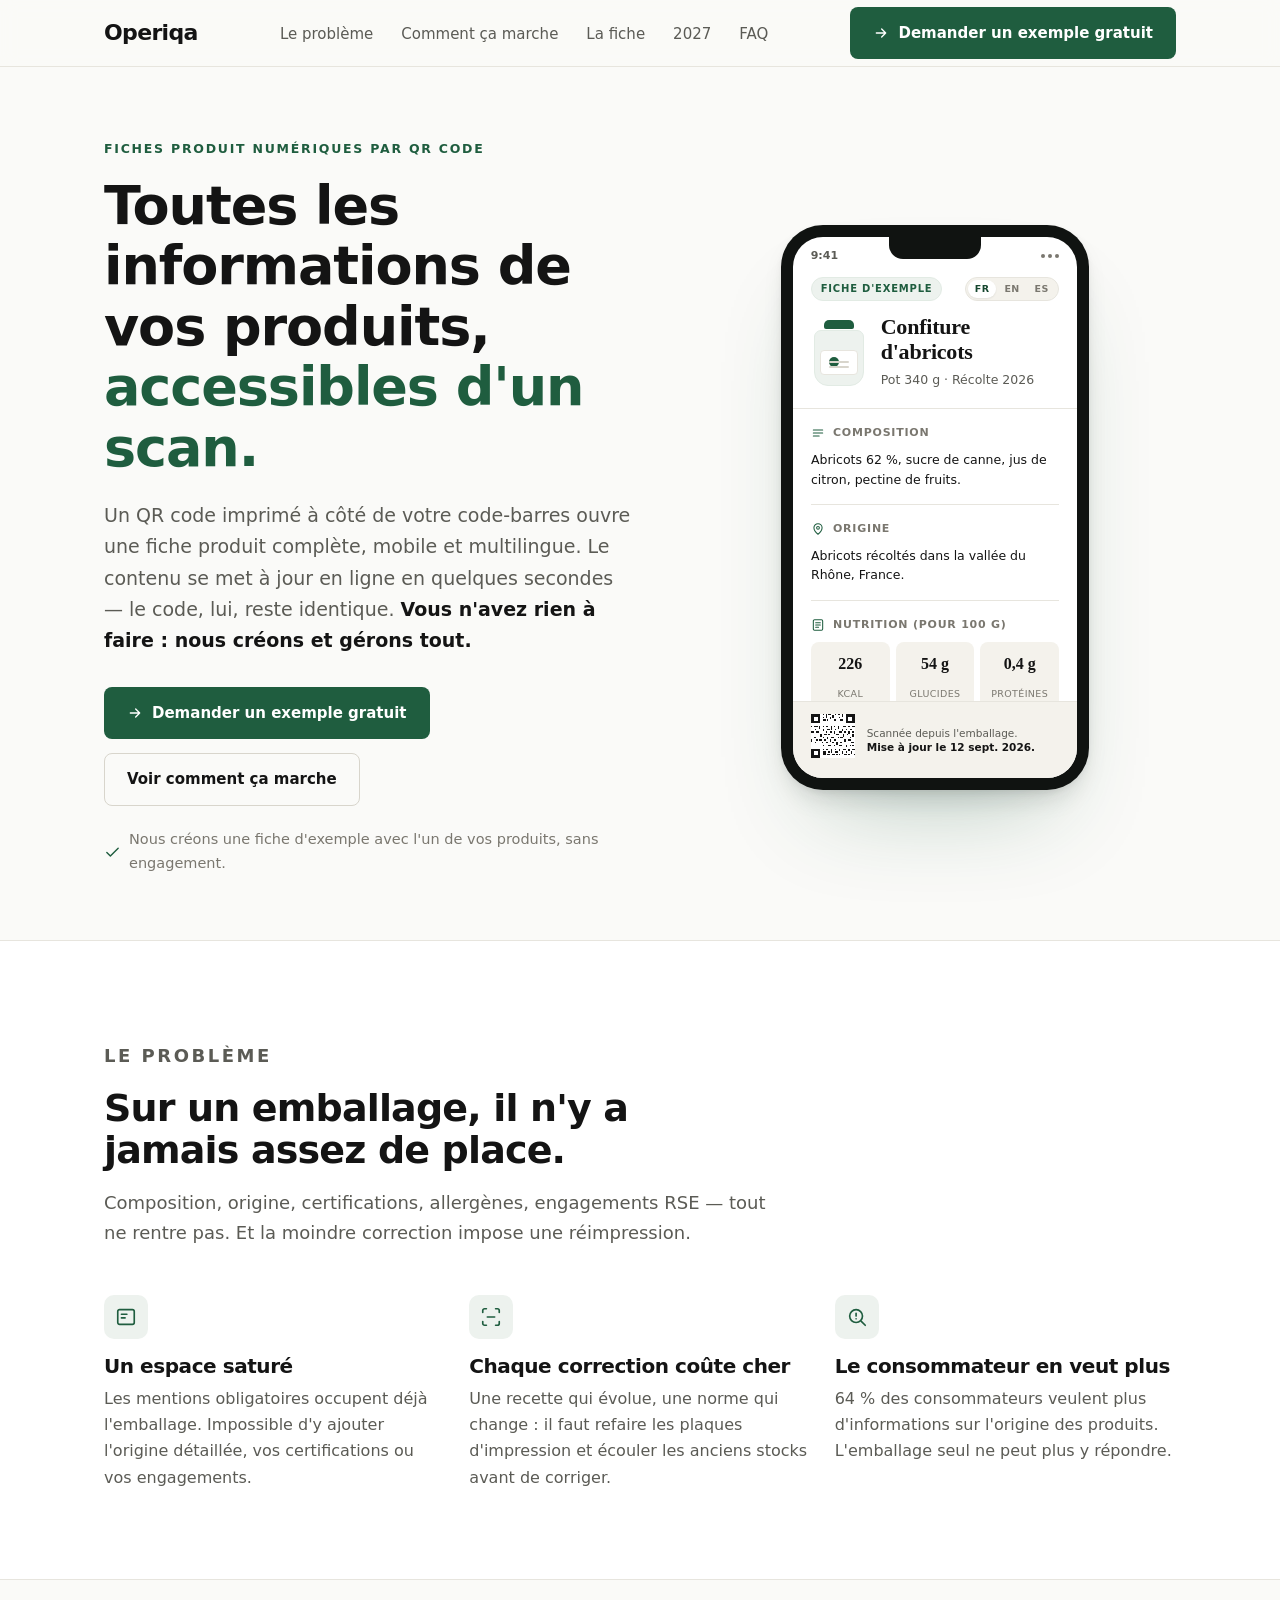
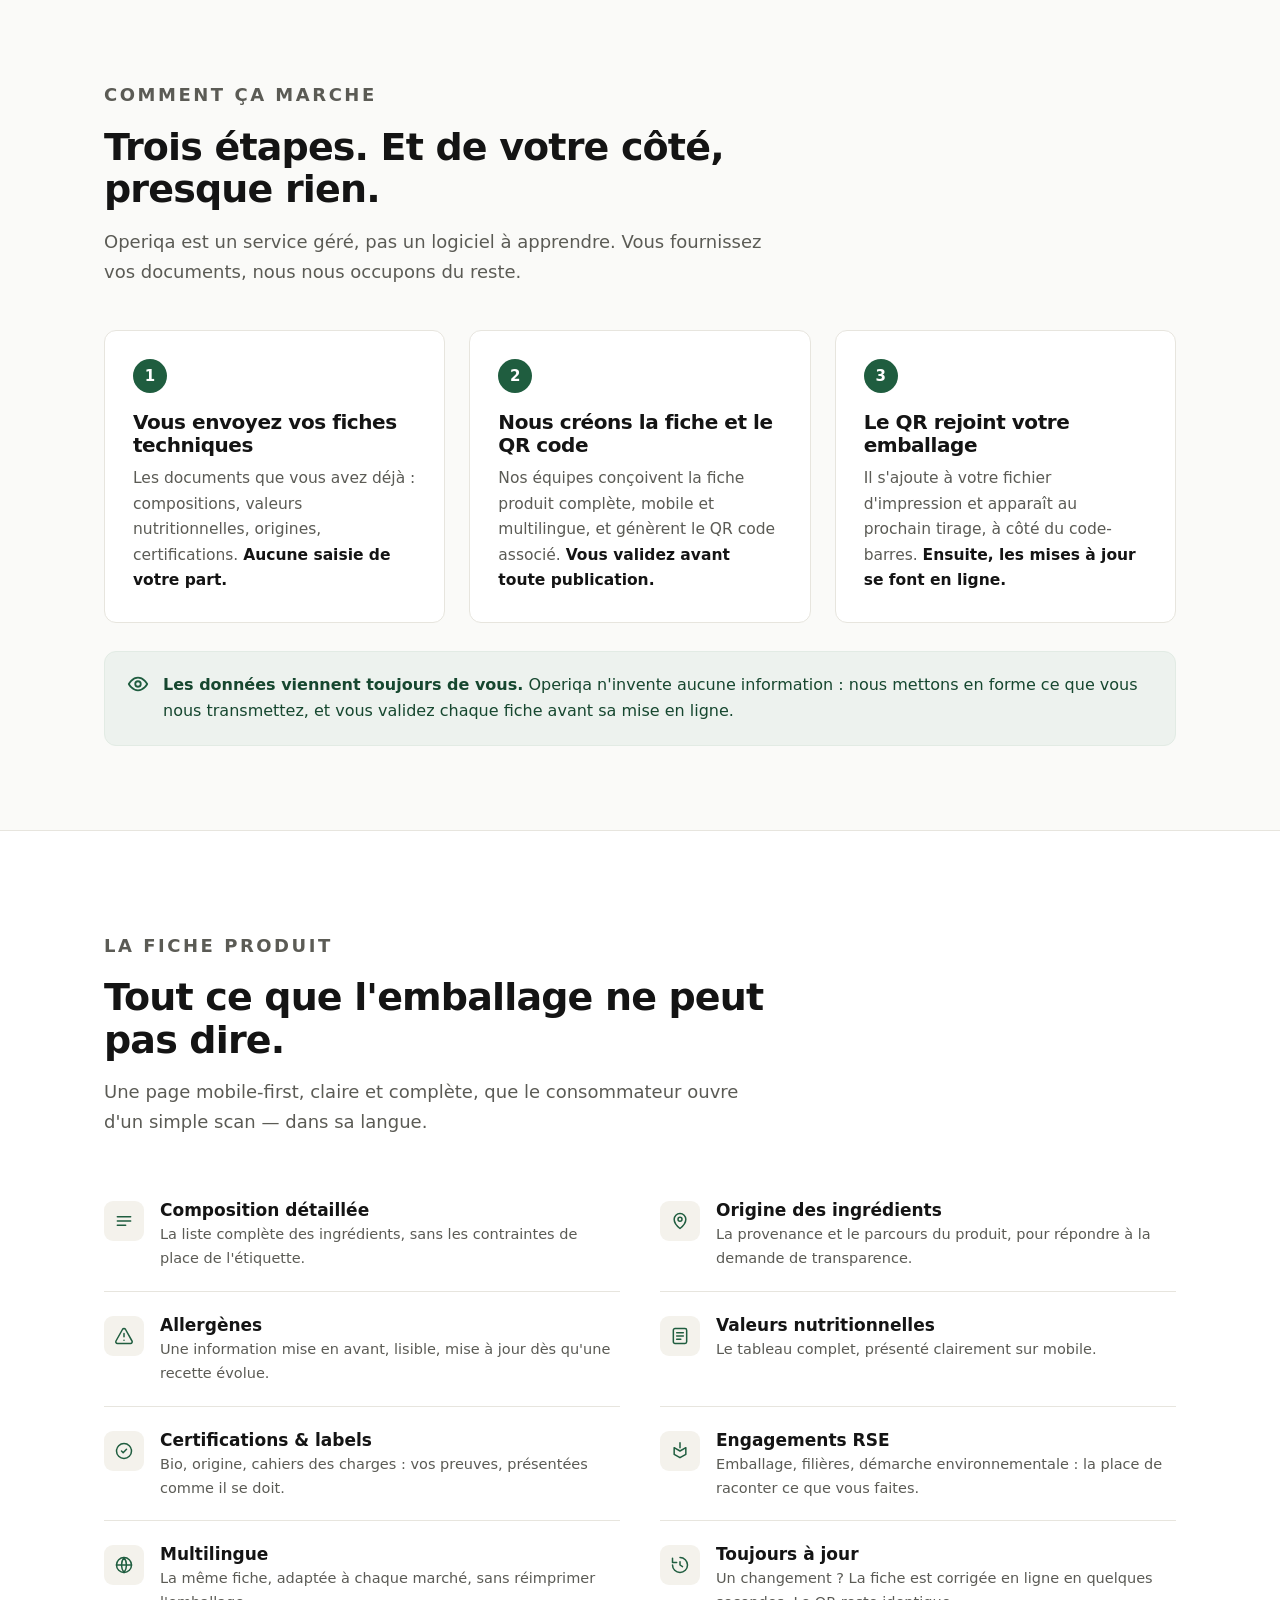
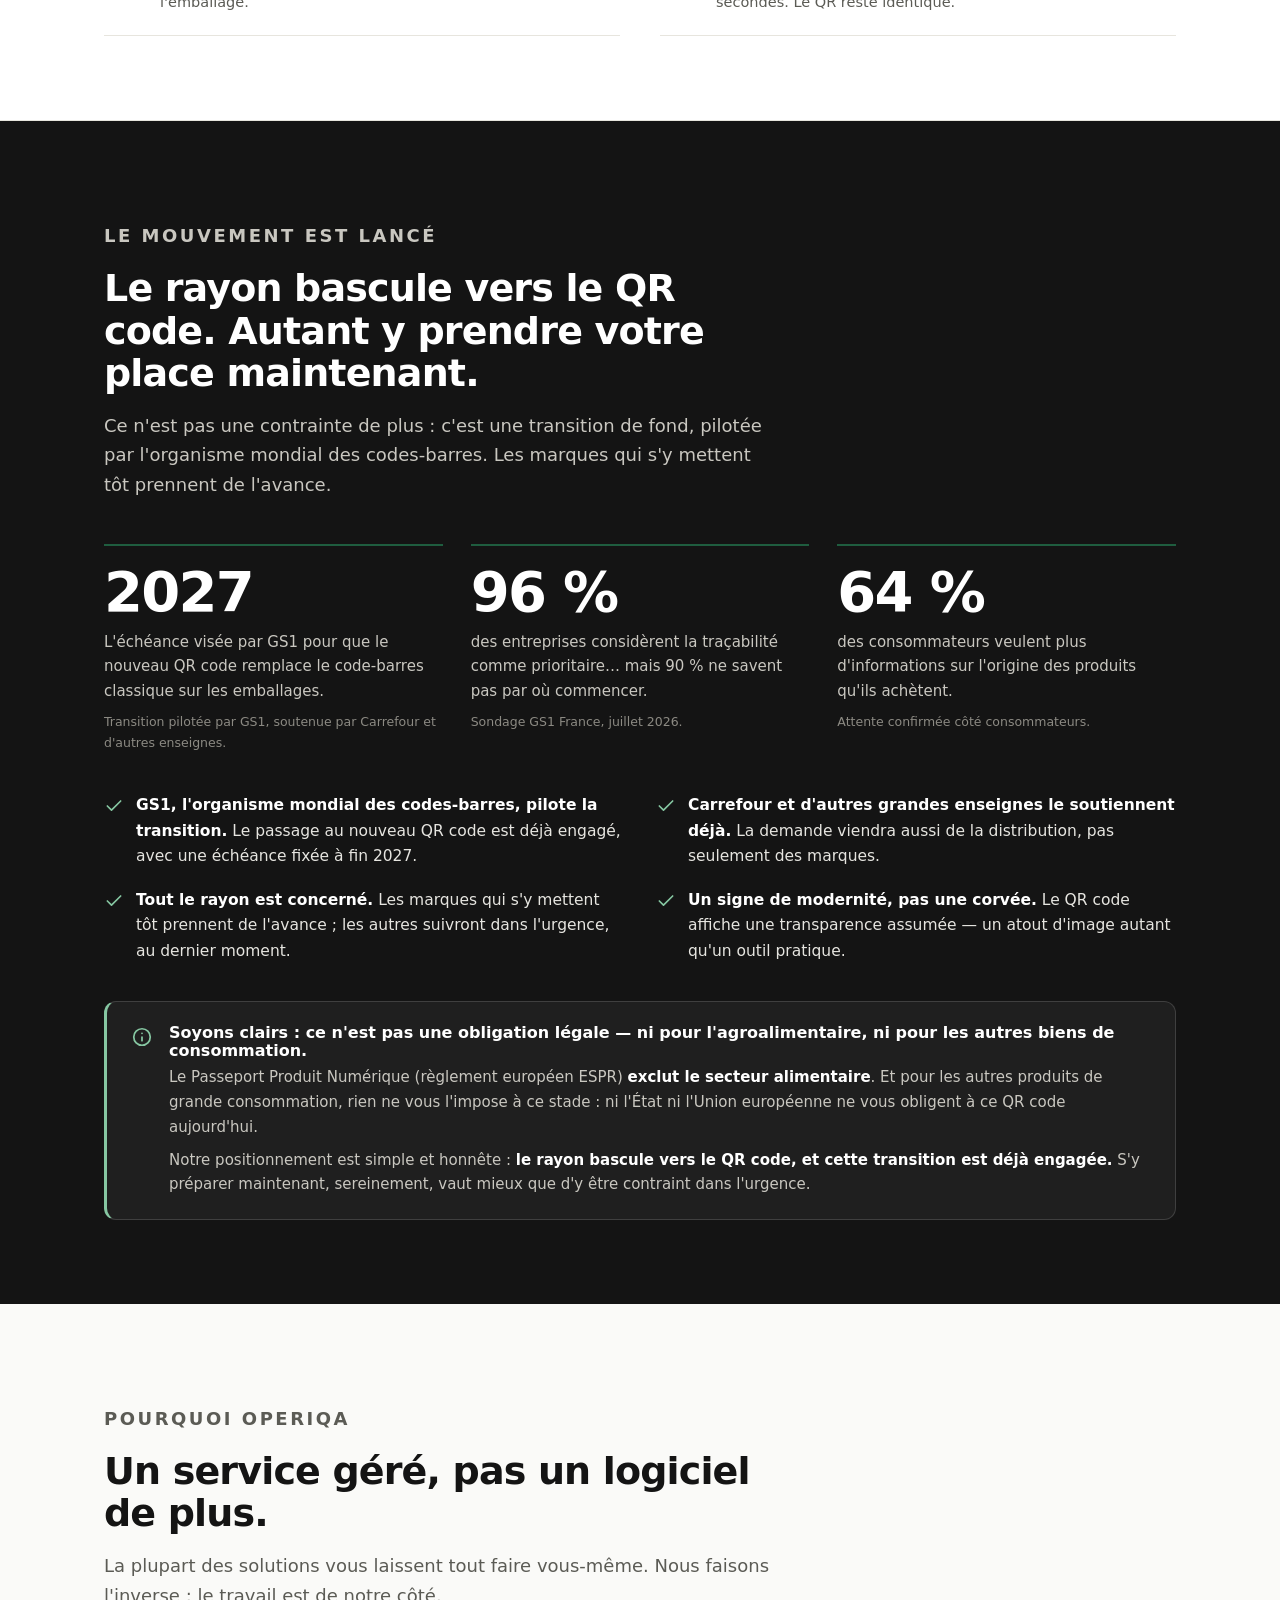
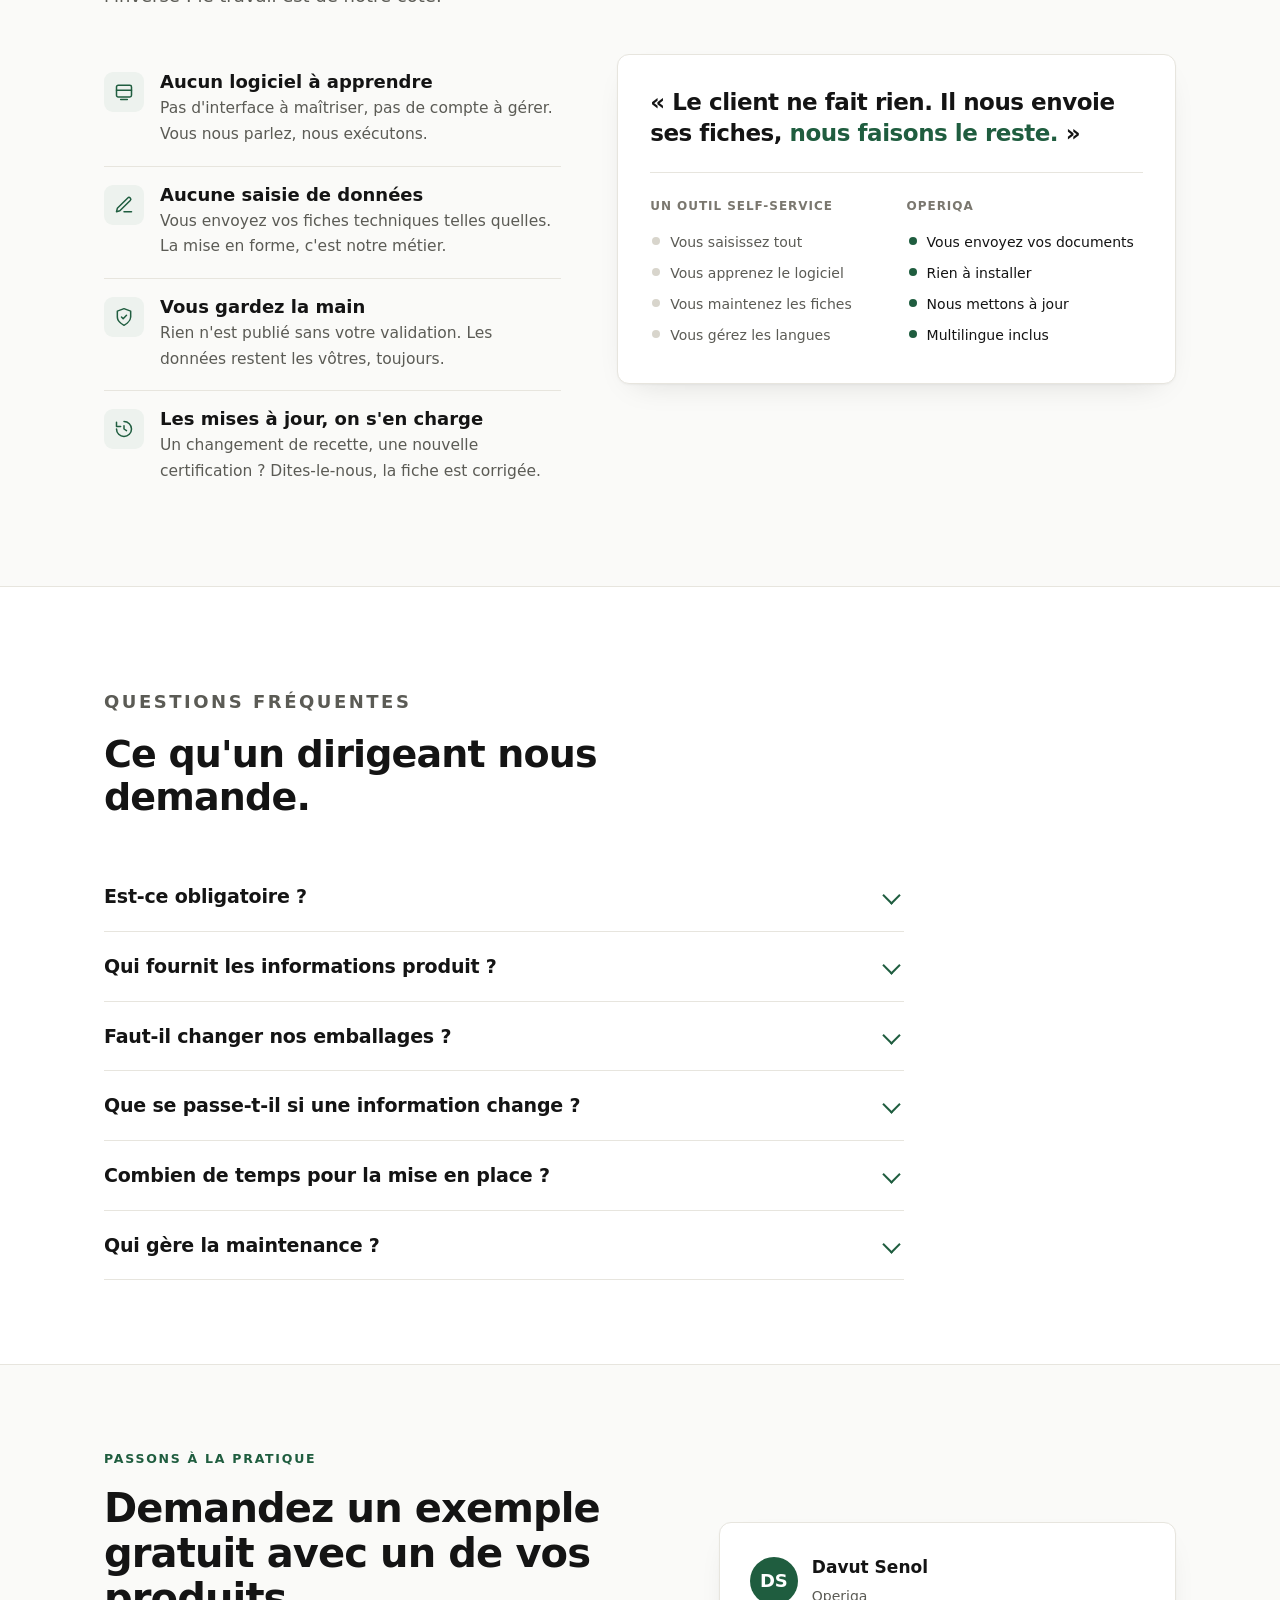
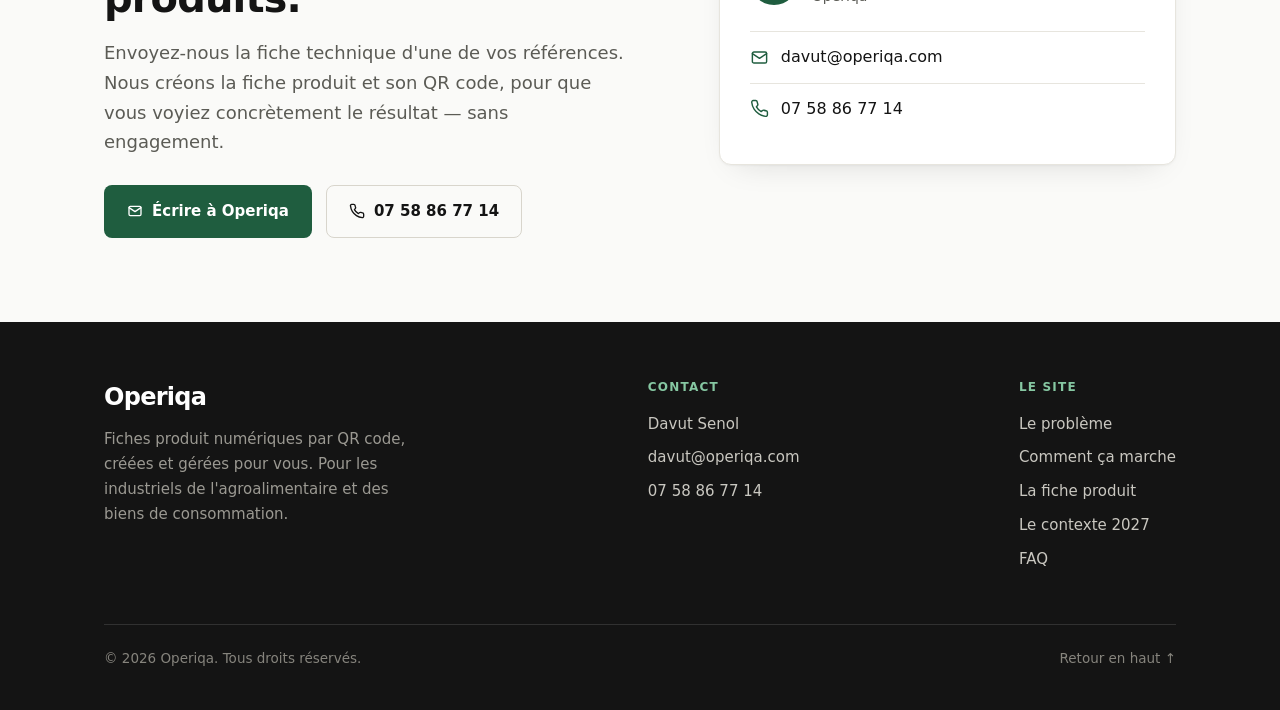
==== commit 471c9921: "Hero : mockup enrichi (vignette CSS, badges, RSE, langues, auto-scroll) - Vignette produit en CSS pu" ====
--- a/index.html
+++ b/index.html
@@ -143,39 +143,72 @@
     /* ---------- Phone mockup ---------- */
     .phone-stage { display: flex; justify-content: center; }
     .phone {
-      width: 300px; background: #101311; border-radius: 40px; padding: 12px;
-      box-shadow: 0 40px 80px -40px rgba(20,20,20,.5), 0 8px 24px -12px rgba(20,20,20,.25);
+      width: 308px; background: #101311; border-radius: 42px; padding: 12px;
       position: relative;
+      /* Ombre portée travaillée : contact net + diffusion large teintée accent */
+      box-shadow:
+        0 2px 6px rgba(20,20,20,.05),
+        0 14px 30px -14px rgba(20,20,20,.24),
+        0 52px 96px -40px rgba(31,93,63,.30);
     }
     .phone-screen { background: var(--surface); border-radius: 30px; overflow: hidden; position: relative; }
     .phone-notch { position: absolute; top: 12px; left: 50%; transform: translateX(-50%); width: 92px; height: 22px; background: #101311; border-radius: 0 0 14px 14px; z-index: 3; }
-    .pf-status { display: flex; justify-content: space-between; align-items: center; padding: 10px 18px 6px; font-size: 11px; color: var(--muted); font-weight: 600; }
+    .pf-status { display: flex; justify-content: space-between; align-items: center; padding: 10px 18px 4px; font-size: 11px; color: var(--muted); font-weight: 600; }
     .pf-status .dots { display: flex; gap: 3px; }
     .pf-status .dots i { width: 4px; height: 4px; border-radius: 50%; background: var(--muted-2); display: block; }
 
-    .pf-hero { padding: 6px 18px 16px; border-bottom: 1px solid var(--border); }
+    /* Sélecteur de langue discret */
+    .pf-lang { display: inline-flex; gap: 1px; background: var(--surface-2); border: 1px solid var(--border); border-radius: 999px; padding: 2px; }
+    .pf-lang span { font-size: 9.5px; font-weight: 700; letter-spacing: .04em; color: var(--muted-2); padding: 2px 7px; border-radius: 999px; line-height: 1.5; }
+    .pf-lang span.on { background: var(--surface); color: var(--accent-dark); box-shadow: 0 1px 2px rgba(20,20,20,.08); }
+
+    .pf-hero { padding: 8px 18px 18px; border-bottom: 1px solid var(--border); }
+    .pf-hero-top { display: flex; align-items: center; justify-content: space-between; gap: 10px; }
     .pf-badge { display: inline-block; font-size: 10px; font-weight: 700; letter-spacing: .08em; text-transform: uppercase; color: var(--accent); background: var(--accent-tint); border: 1px solid var(--accent-tint-2); padding: 3px 9px; border-radius: 999px; }
-    .pf-title { font-family: var(--font-serif); font-size: 20px; font-weight: 700; margin-top: 12px; color: var(--ink); line-height: 1.15; }
-    .pf-sub { font-size: 12.5px; color: var(--muted); margin-top: 4px; }
-
-    .pf-body { padding: 6px 18px 16px; max-height: 300px; overflow: hidden; }
-    .pf-block { padding: 13px 0; border-bottom: 1px solid var(--border); }
-    .pf-block:last-child { border-bottom: 0; }
-    .pf-block h4 { display: flex; align-items: center; gap: 8px; font-family: var(--font-sans); font-size: 11px; font-weight: 700; letter-spacing: .07em; text-transform: uppercase; color: var(--muted-2); margin: 0 0 7px; }
+    .pf-hero-main { display: flex; align-items: center; gap: 14px; margin-top: 14px; }
+
+    /* Vignette produit — pot de confiture en CSS pur (pas d'image) */
+    .pf-thumb { width: 56px; height: 66px; position: relative; flex: none; }
+    .pf-thumb .lid { position: absolute; top: 0; left: 13px; right: 13px; height: 9px; background: var(--accent); border-radius: 5px 5px 2px 2px; }
+    .pf-thumb .jar { position: absolute; top: 10px; left: 3px; right: 3px; bottom: 0; background: var(--accent-tint); border: 1.5px solid var(--accent-tint-2); border-radius: 7px 7px 14px 14px; }
+    .pf-thumb .label { position: absolute; left: 9px; right: 9px; top: 30px; bottom: 11px; background: var(--surface); border: 1px solid var(--border); border-radius: 4px; overflow: hidden; }
+    .pf-thumb .label::before { content: ""; position: absolute; left: 8px; top: 6px; width: 10px; height: 10px; border-radius: 50%; background: var(--accent); }
+    .pf-thumb .label::after { content: ""; position: absolute; left: 8px; right: 8px; bottom: 6px; height: 2px; border-radius: 2px; background: var(--border-strong); box-shadow: 0 -5px 0 var(--border-strong); }
+
+    .pf-title { font-family: var(--font-serif); font-size: 22px; font-weight: 700; color: var(--ink); line-height: 1.12; letter-spacing: -0.01em; }
+    .pf-sub { font-size: 12.5px; color: var(--muted); margin-top: 5px; }
+
+    /* Fenêtre de défilement automatique */
+    .pf-body { height: 292px; overflow: hidden; padding: 0 18px; }
+    .pf-track { will-change: transform; animation: pf-scroll 34s linear infinite; }
+    .phone:hover .pf-track, .phone:focus-within .pf-track { animation-play-state: paused; }
+    @keyframes pf-scroll { from { transform: translateY(0); } to { transform: translateY(-50%); } }
+
+    .pf-block { padding: 15px 0; border-bottom: 1px solid var(--border); }
+    .pf-block h4 { display: flex; align-items: center; gap: 8px; font-family: var(--font-sans); font-size: 11px; font-weight: 700; letter-spacing: .07em; text-transform: uppercase; color: var(--muted-2); margin: 0 0 8px; }
     .pf-block h4 svg { width: 14px; height: 14px; color: var(--accent); flex: none; }
-    .pf-block p { font-size: 12.5px; color: var(--ink); line-height: 1.5; }
+    .pf-block p { font-size: 12.5px; color: var(--ink); line-height: 1.55; }
     .pf-tags { display: flex; flex-wrap: wrap; gap: 6px; }
-    .pf-tag { font-size: 11px; font-weight: 600; color: var(--accent-dark); background: var(--accent-tint); border-radius: 6px; padding: 4px 9px; }
+    .pf-tag { font-size: 11px; font-weight: 600; color: var(--accent-dark); background: var(--accent-tint); border: 1px solid var(--accent-tint-2); border-radius: 6px; padding: 4px 9px; }
+    .pf-tag-plain { font-size: 11px; font-weight: 600; color: var(--muted); background: var(--surface-2); border: 1px solid var(--border); border-radius: 6px; padding: 4px 9px; }
+    .pf-rse { font-size: 12px; color: var(--ink); line-height: 1.55; }
+    .pf-rse span { color: var(--muted-2); }
     .pf-nutri { display: grid; grid-template-columns: repeat(3, 1fr); gap: 6px; }
-    .pf-nutri div { background: var(--surface-2); border-radius: 8px; padding: 8px 6px; text-align: center; }
-    .pf-nutri b { display: block; font-family: var(--font-serif); font-size: 15px; color: var(--ink); }
+    .pf-nutri div { background: var(--surface-2); border-radius: 8px; padding: 9px 6px; text-align: center; }
+    .pf-nutri b { display: block; font-family: var(--font-serif); font-size: 16px; color: var(--ink); }
     .pf-nutri span { font-size: 9.5px; color: var(--muted-2); text-transform: uppercase; letter-spacing: .04em; }
 
-    .pf-foot { display: flex; align-items: center; gap: 12px; padding: 12px 18px; background: var(--surface-2); border-top: 1px solid var(--border); }
+    .pf-foot { display: flex; align-items: center; gap: 12px; padding: 12px 18px; background: var(--surface-2); border-top: 1px solid var(--border); position: relative; z-index: 2; }
     .pf-foot .qr { flex: none; }
     .pf-foot-txt { font-size: 10.5px; color: var(--muted); line-height: 1.4; }
     .pf-foot-txt b { color: var(--ink); font-weight: 600; }
-    .pf-fade { position: absolute; left: 0; right: 0; bottom: 62px; height: 46px; background: linear-gradient(to bottom, rgba(255,255,255,0), var(--surface)); pointer-events: none; }
+
+    /* Respect strict de prefers-reduced-motion : aucune animation, tout visible */
+    @media (prefers-reduced-motion: reduce) {
+      .pf-body { height: auto; overflow: visible; }
+      .pf-track { animation: none; }
+      .pf-track .pf-set-dup { display: none; }
+    }
 
     /* ---------- Problem ---------- */
     .problem { background: var(--surface); border-top: 1px solid var(--border); border-bottom: 1px solid var(--border); }
@@ -388,45 +421,90 @@
 
         <!-- Phone mockup (démo visuelle, HTML/CSS pur) -->
         <div class="phone-stage">
-          <div class="phone" role="img" aria-label="Aperçu d'une fiche produit Operiqa affichée sur mobile : produit d'exemple « Confiture d'abricots », avec composition, origine, valeurs nutritionnelles, allergènes et certifications.">
+          <div class="phone" role="img" aria-label="Aperçu d'une fiche produit Operiqa affichée sur mobile : produit d'exemple « Confiture d'abricots », avec composition, origine, valeurs nutritionnelles, allergènes, certifications et engagements RSE, disponible en plusieurs langues.">
             <div class="phone-notch" aria-hidden="true"></div>
             <div class="phone-screen">
               <div class="pf-status" aria-hidden="true">
                 <span>9:41</span>
                 <span class="dots"><i></i><i></i><i></i></span>
               </div>
-              <div class="pf-hero">
-                <span class="pf-badge">Fiche d'exemple</span>
-                <div class="pf-title">Confiture d'abricots</div>
-                <div class="pf-sub">Pot 340 g · Récolte 2026</div>
+              <div class="pf-hero" aria-hidden="true">
+                <div class="pf-hero-top">
+                  <span class="pf-badge">Fiche d'exemple</span>
+                  <span class="pf-lang"><span class="on">FR</span><span>EN</span><span>ES</span></span>
+                </div>
+                <div class="pf-hero-main">
+                  <span class="pf-thumb"><span class="lid"></span><span class="jar"></span><span class="label"></span></span>
+                  <div>
+                    <div class="pf-title">Confiture d'abricots</div>
+                    <div class="pf-sub">Pot 340 g · Récolte 2026</div>
+                  </div>
+                </div>
               </div>
               <div class="pf-body" aria-hidden="true">
-                <div class="pf-block">
-                  <h4><svg viewBox="0 0 24 24" fill="none" stroke="currentColor" stroke-width="1.8" stroke-linecap="round" stroke-linejoin="round"><path d="M4 7h16M4 12h16M4 17h10"/></svg>Composition</h4>
-                  <p>Abricots 62 %, sucre de canne, jus de citron, pectine de fruits.</p>
-                </div>
-                <div class="pf-block">
-                  <h4><svg viewBox="0 0 24 24" fill="none" stroke="currentColor" stroke-width="1.8" stroke-linecap="round" stroke-linejoin="round"><path d="M12 21s-7-5.2-7-11a7 7 0 0 1 14 0c0 5.8-7 11-7 11Z"/><circle cx="12" cy="10" r="2.4"/></svg>Origine</h4>
-                  <p>Abricots récoltés dans la vallée du Rhône, France.</p>
-                </div>
-                <div class="pf-block">
-                  <h4><svg viewBox="0 0 24 24" fill="none" stroke="currentColor" stroke-width="1.8" stroke-linecap="round" stroke-linejoin="round"><rect x="4" y="3" width="16" height="18" rx="2"/><path d="M8 8h8M8 12h8M8 16h5"/></svg>Nutrition (pour 100 g)</h4>
-                  <div class="pf-nutri">
-                    <div><b>226</b><span>kcal</span></div>
-                    <div><b>54 g</b><span>Glucides</span></div>
-                    <div><b>0,4 g</b><span>Protéines</span></div>
+                <div class="pf-track">
+                  <div class="pf-set">
+                    <div class="pf-block">
+                      <h4><svg viewBox="0 0 24 24" fill="none" stroke="currentColor" stroke-width="1.8" stroke-linecap="round" stroke-linejoin="round"><path d="M4 7h16M4 12h16M4 17h10"/></svg>Composition</h4>
+                      <p>Abricots 62 %, sucre de canne, jus de citron, pectine de fruits.</p>
+                    </div>
+                    <div class="pf-block">
+                      <h4><svg viewBox="0 0 24 24" fill="none" stroke="currentColor" stroke-width="1.8" stroke-linecap="round" stroke-linejoin="round"><path d="M12 21s-7-5.2-7-11a7 7 0 0 1 14 0c0 5.8-7 11-7 11Z"/><circle cx="12" cy="10" r="2.4"/></svg>Origine</h4>
+                      <p>Abricots récoltés dans la vallée du Rhône, France.</p>
+                    </div>
+                    <div class="pf-block">
+                      <h4><svg viewBox="0 0 24 24" fill="none" stroke="currentColor" stroke-width="1.8" stroke-linecap="round" stroke-linejoin="round"><rect x="4" y="3" width="16" height="18" rx="2"/><path d="M8 8h8M8 12h8M8 16h5"/></svg>Nutrition (pour 100 g)</h4>
+                      <div class="pf-nutri">
+                        <div><b>226</b><span>kcal</span></div>
+                        <div><b>54 g</b><span>Glucides</span></div>
+                        <div><b>0,4 g</b><span>Protéines</span></div>
+                      </div>
+                    </div>
+                    <div class="pf-block">
+                      <h4><svg viewBox="0 0 24 24" fill="none" stroke="currentColor" stroke-width="1.8" stroke-linecap="round" stroke-linejoin="round"><path d="M12 9v4M12 17h.01"/><path d="M10.3 3.9 2.4 18a2 2 0 0 0 1.7 3h15.8a2 2 0 0 0 1.7-3L13.7 3.9a2 2 0 0 0-3.4 0Z"/></svg>Allergènes</h4>
+                      <div class="pf-tags"><span class="pf-tag-plain">Fruits à coque (traces)</span></div>
+                    </div>
+                    <div class="pf-block">
+                      <h4><svg viewBox="0 0 24 24" fill="none" stroke="currentColor" stroke-width="1.8" stroke-linecap="round" stroke-linejoin="round"><path d="m9 12 2 2 4-4"/><circle cx="12" cy="12" r="9"/></svg>Certifications</h4>
+                      <div class="pf-tags"><span class="pf-tag">Sans conservateur</span><span class="pf-tag">Origine France</span></div>
+                    </div>
+                    <div class="pf-block">
+                      <h4><svg viewBox="0 0 24 24" fill="none" stroke="currentColor" stroke-width="1.8" stroke-linecap="round" stroke-linejoin="round"><path d="M12 3a7 7 0 0 0-7 7c0 3 2 5 4 6v2h6v-2c2-1 4-3 4-6a7 7 0 0 0-7-7Z"/><path d="M9 21h6"/></svg>Engagements RSE</h4>
+                      <p class="pf-rse">Emballage recyclable <span>·</span> Sans huile de palme <span>·</span> Producteurs partenaires</p>
+                    </div>
+                  </div>
+                  <div class="pf-set pf-set-dup" aria-hidden="true">
+                    <div class="pf-block">
+                      <h4><svg viewBox="0 0 24 24" fill="none" stroke="currentColor" stroke-width="1.8" stroke-linecap="round" stroke-linejoin="round"><path d="M4 7h16M4 12h16M4 17h10"/></svg>Composition</h4>
+                      <p>Abricots 62 %, sucre de canne, jus de citron, pectine de fruits.</p>
+                    </div>
+                    <div class="pf-block">
+                      <h4><svg viewBox="0 0 24 24" fill="none" stroke="currentColor" stroke-width="1.8" stroke-linecap="round" stroke-linejoin="round"><path d="M12 21s-7-5.2-7-11a7 7 0 0 1 14 0c0 5.8-7 11-7 11Z"/><circle cx="12" cy="10" r="2.4"/></svg>Origine</h4>
+                      <p>Abricots récoltés dans la vallée du Rhône, France.</p>
+                    </div>
+                    <div class="pf-block">
+                      <h4><svg viewBox="0 0 24 24" fill="none" stroke="currentColor" stroke-width="1.8" stroke-linecap="round" stroke-linejoin="round"><rect x="4" y="3" width="16" height="18" rx="2"/><path d="M8 8h8M8 12h8M8 16h5"/></svg>Nutrition (pour 100 g)</h4>
+                      <div class="pf-nutri">
+                        <div><b>226</b><span>kcal</span></div>
+                        <div><b>54 g</b><span>Glucides</span></div>
+                        <div><b>0,4 g</b><span>Protéines</span></div>
+                      </div>
+                    </div>
+                    <div class="pf-block">
+                      <h4><svg viewBox="0 0 24 24" fill="none" stroke="currentColor" stroke-width="1.8" stroke-linecap="round" stroke-linejoin="round"><path d="M12 9v4M12 17h.01"/><path d="M10.3 3.9 2.4 18a2 2 0 0 0 1.7 3h15.8a2 2 0 0 0 1.7-3L13.7 3.9a2 2 0 0 0-3.4 0Z"/></svg>Allergènes</h4>
+                      <div class="pf-tags"><span class="pf-tag-plain">Fruits à coque (traces)</span></div>
+                    </div>
+                    <div class="pf-block">
+                      <h4><svg viewBox="0 0 24 24" fill="none" stroke="currentColor" stroke-width="1.8" stroke-linecap="round" stroke-linejoin="round"><path d="m9 12 2 2 4-4"/><circle cx="12" cy="12" r="9"/></svg>Certifications</h4>
+                      <div class="pf-tags"><span class="pf-tag">Sans conservateur</span><span class="pf-tag">Origine France</span></div>
+                    </div>
+                    <div class="pf-block">
+                      <h4><svg viewBox="0 0 24 24" fill="none" stroke="currentColor" stroke-width="1.8" stroke-linecap="round" stroke-linejoin="round"><path d="M12 3a7 7 0 0 0-7 7c0 3 2 5 4 6v2h6v-2c2-1 4-3 4-6a7 7 0 0 0-7-7Z"/><path d="M9 21h6"/></svg>Engagements RSE</h4>
+                      <p class="pf-rse">Emballage recyclable <span>·</span> Sans huile de palme <span>·</span> Producteurs partenaires</p>
+                    </div>
                   </div>
                 </div>
-                <div class="pf-block">
-                  <h4><svg viewBox="0 0 24 24" fill="none" stroke="currentColor" stroke-width="1.8" stroke-linecap="round" stroke-linejoin="round"><path d="M12 9v4M12 17h.01"/><path d="M10.3 3.9 2.4 18a2 2 0 0 0 1.7 3h15.8a2 2 0 0 0 1.7-3L13.7 3.9a2 2 0 0 0-3.4 0Z"/></svg>Allergènes</h4>
-                  <p>Peut contenir des traces de fruits à coque.</p>
-                </div>
-                <div class="pf-block">
-                  <h4><svg viewBox="0 0 24 24" fill="none" stroke="currentColor" stroke-width="1.8" stroke-linecap="round" stroke-linejoin="round"><path d="m9 12 2 2 4-4"/><circle cx="12" cy="12" r="9"/></svg>Certifications</h4>
-                  <div class="pf-tags"><span class="pf-tag">Sans conservateur</span><span class="pf-tag">Origine France</span></div>
-                </div>
               </div>
-              <div class="pf-fade" aria-hidden="true"></div>
               <div class="pf-foot">
                 <span class="qr" aria-hidden="true">
                   <!-- QR décoratif (non scannable) -->
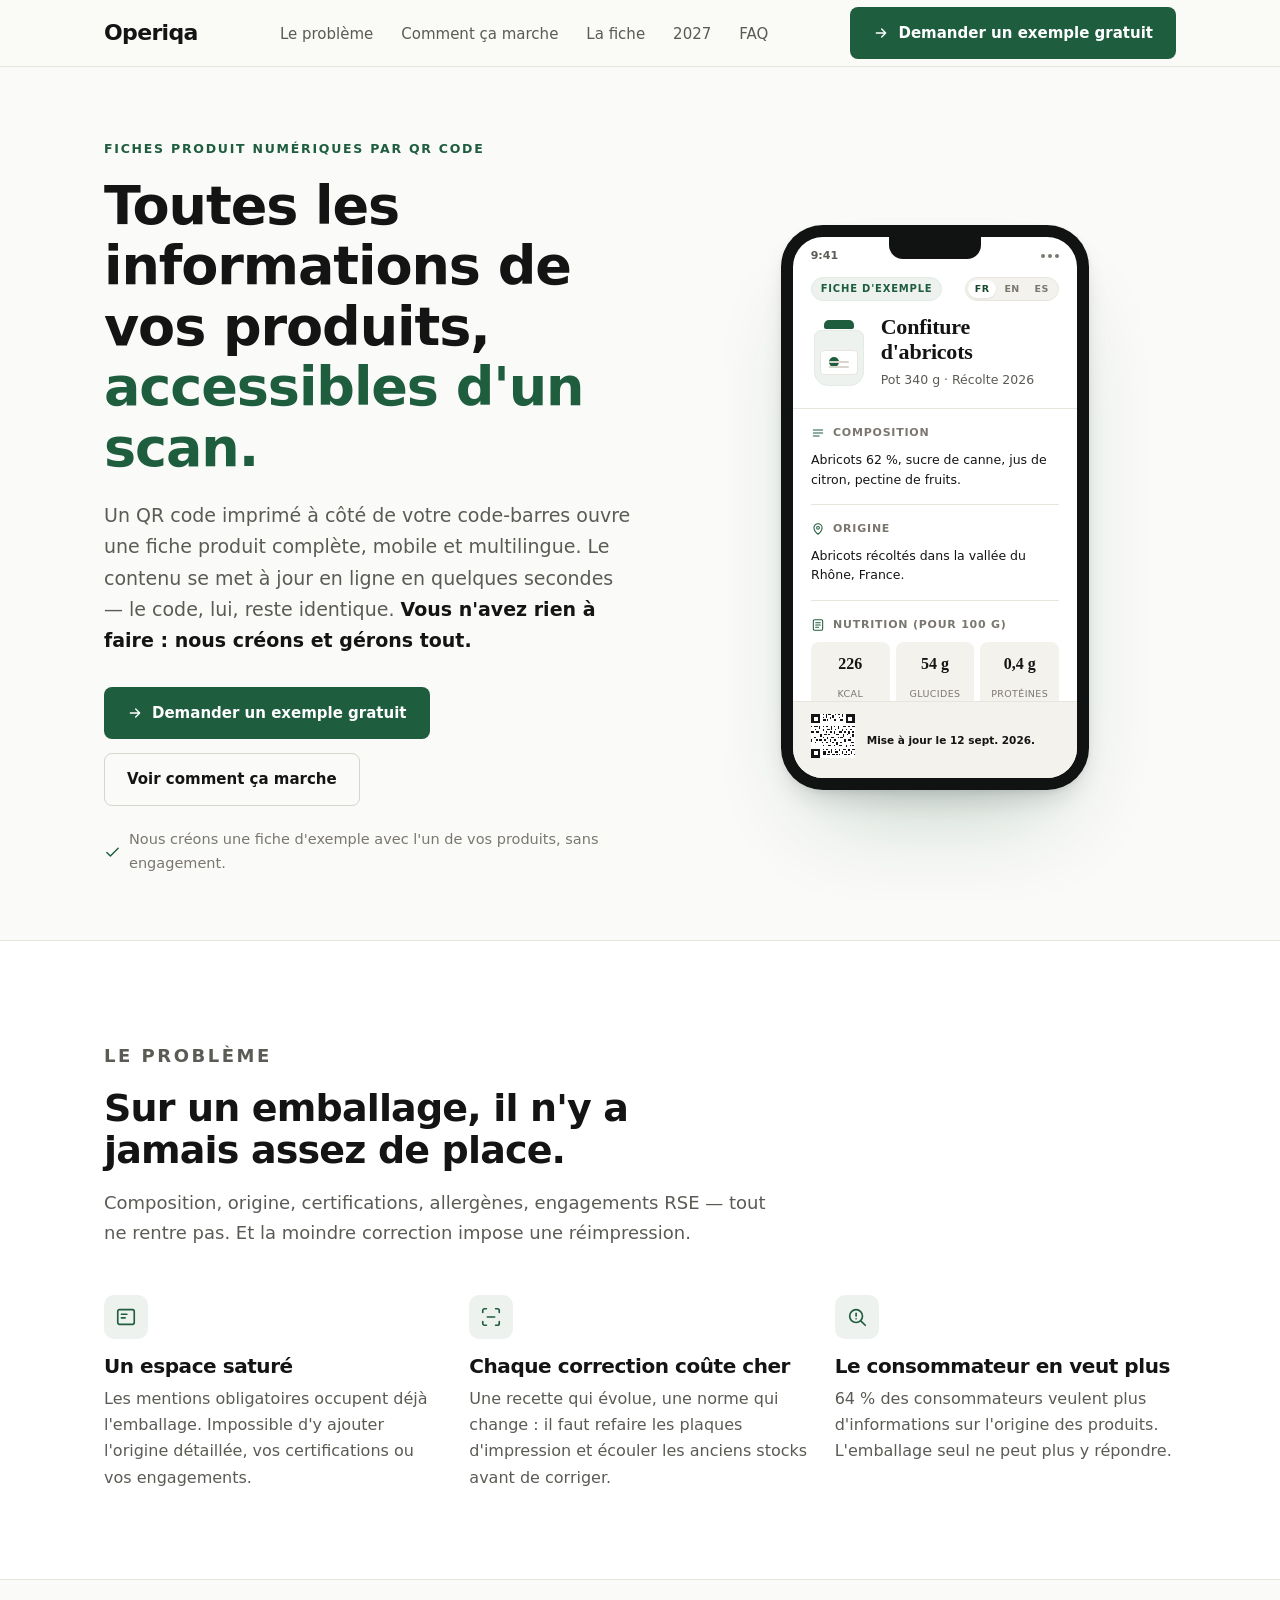
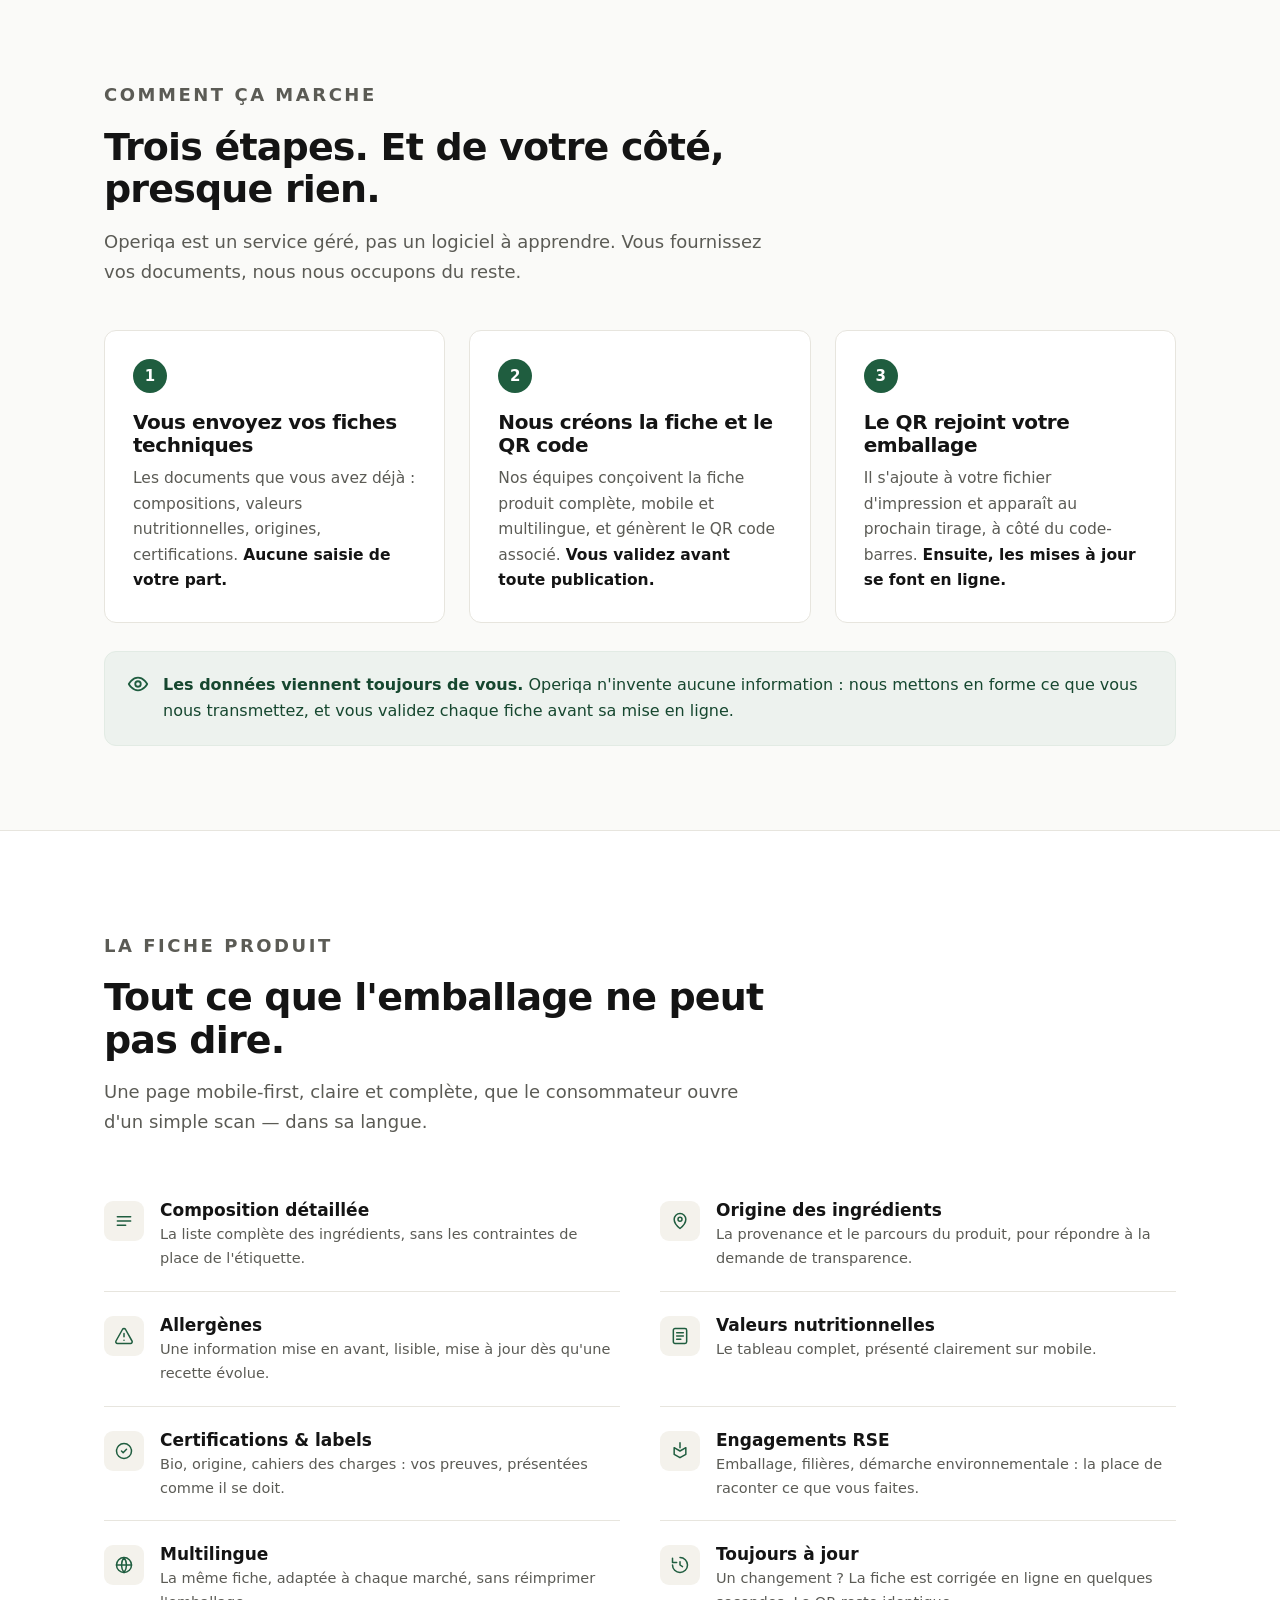
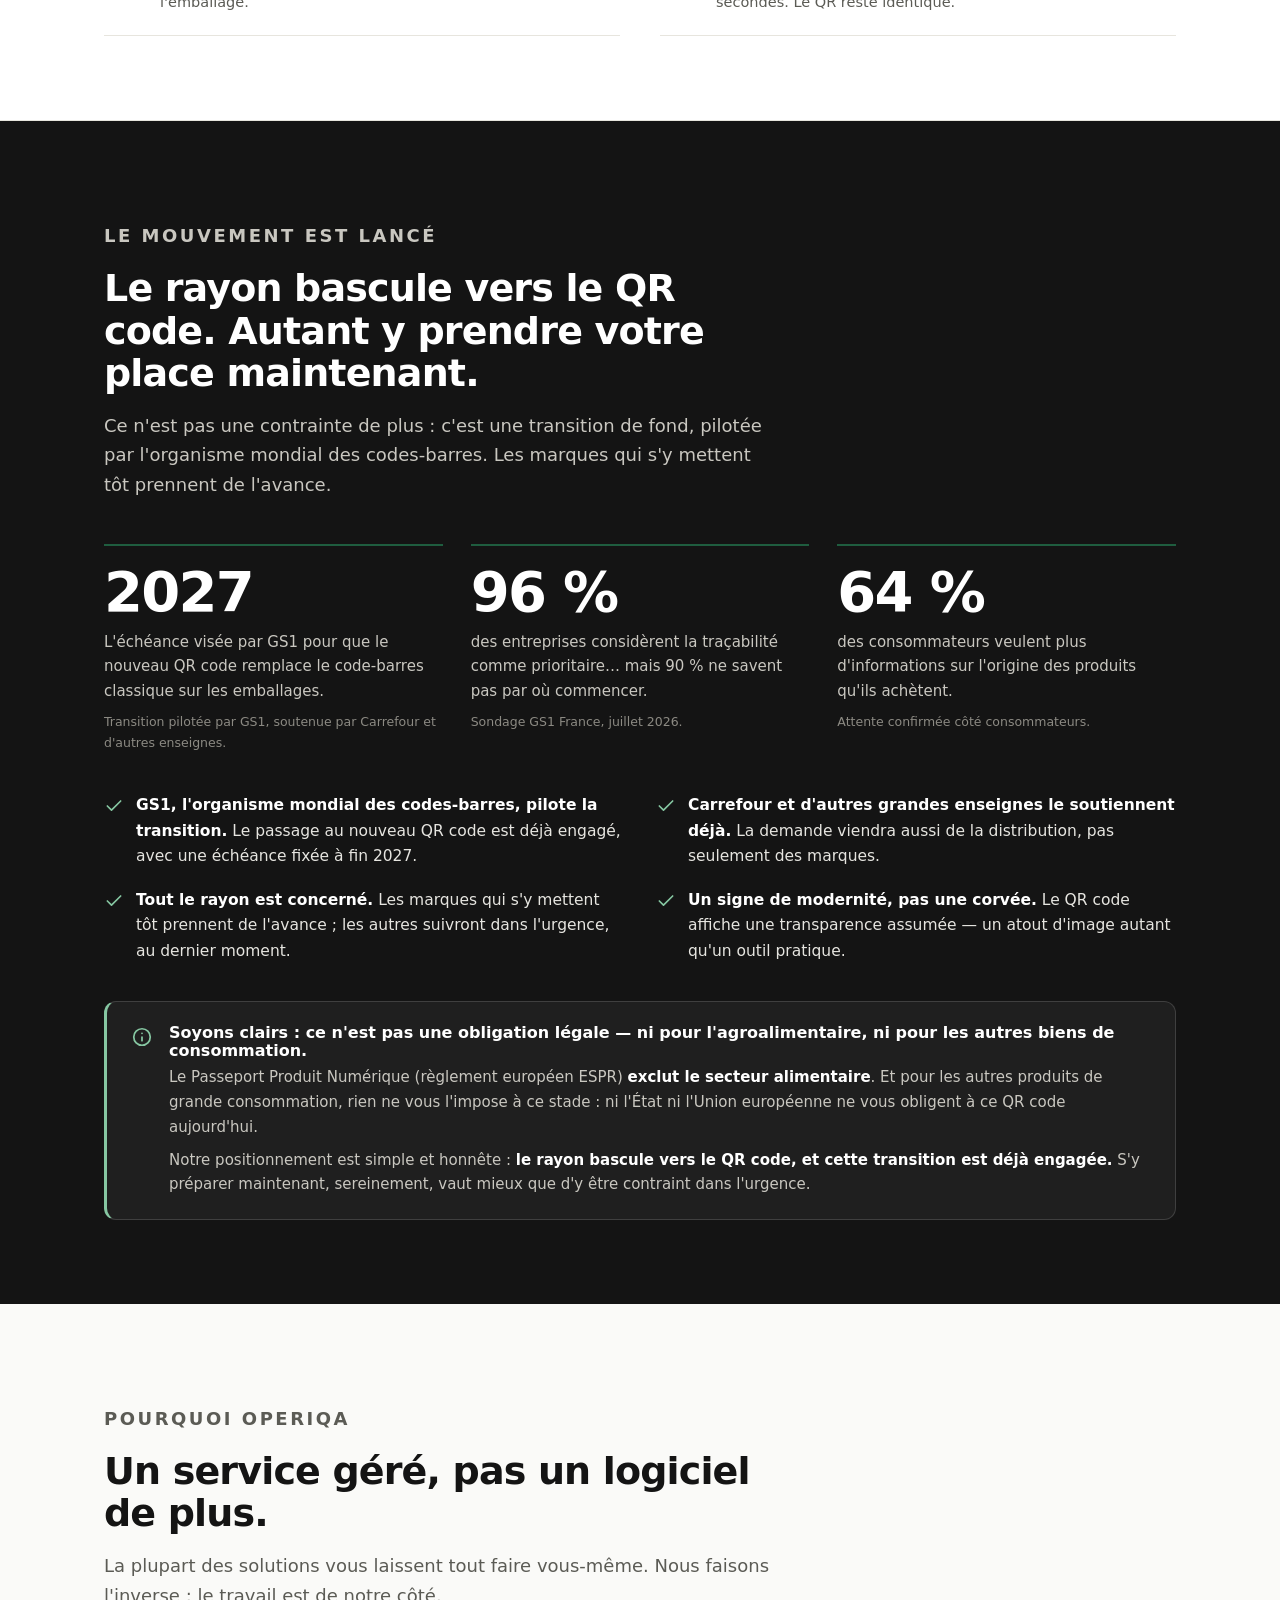
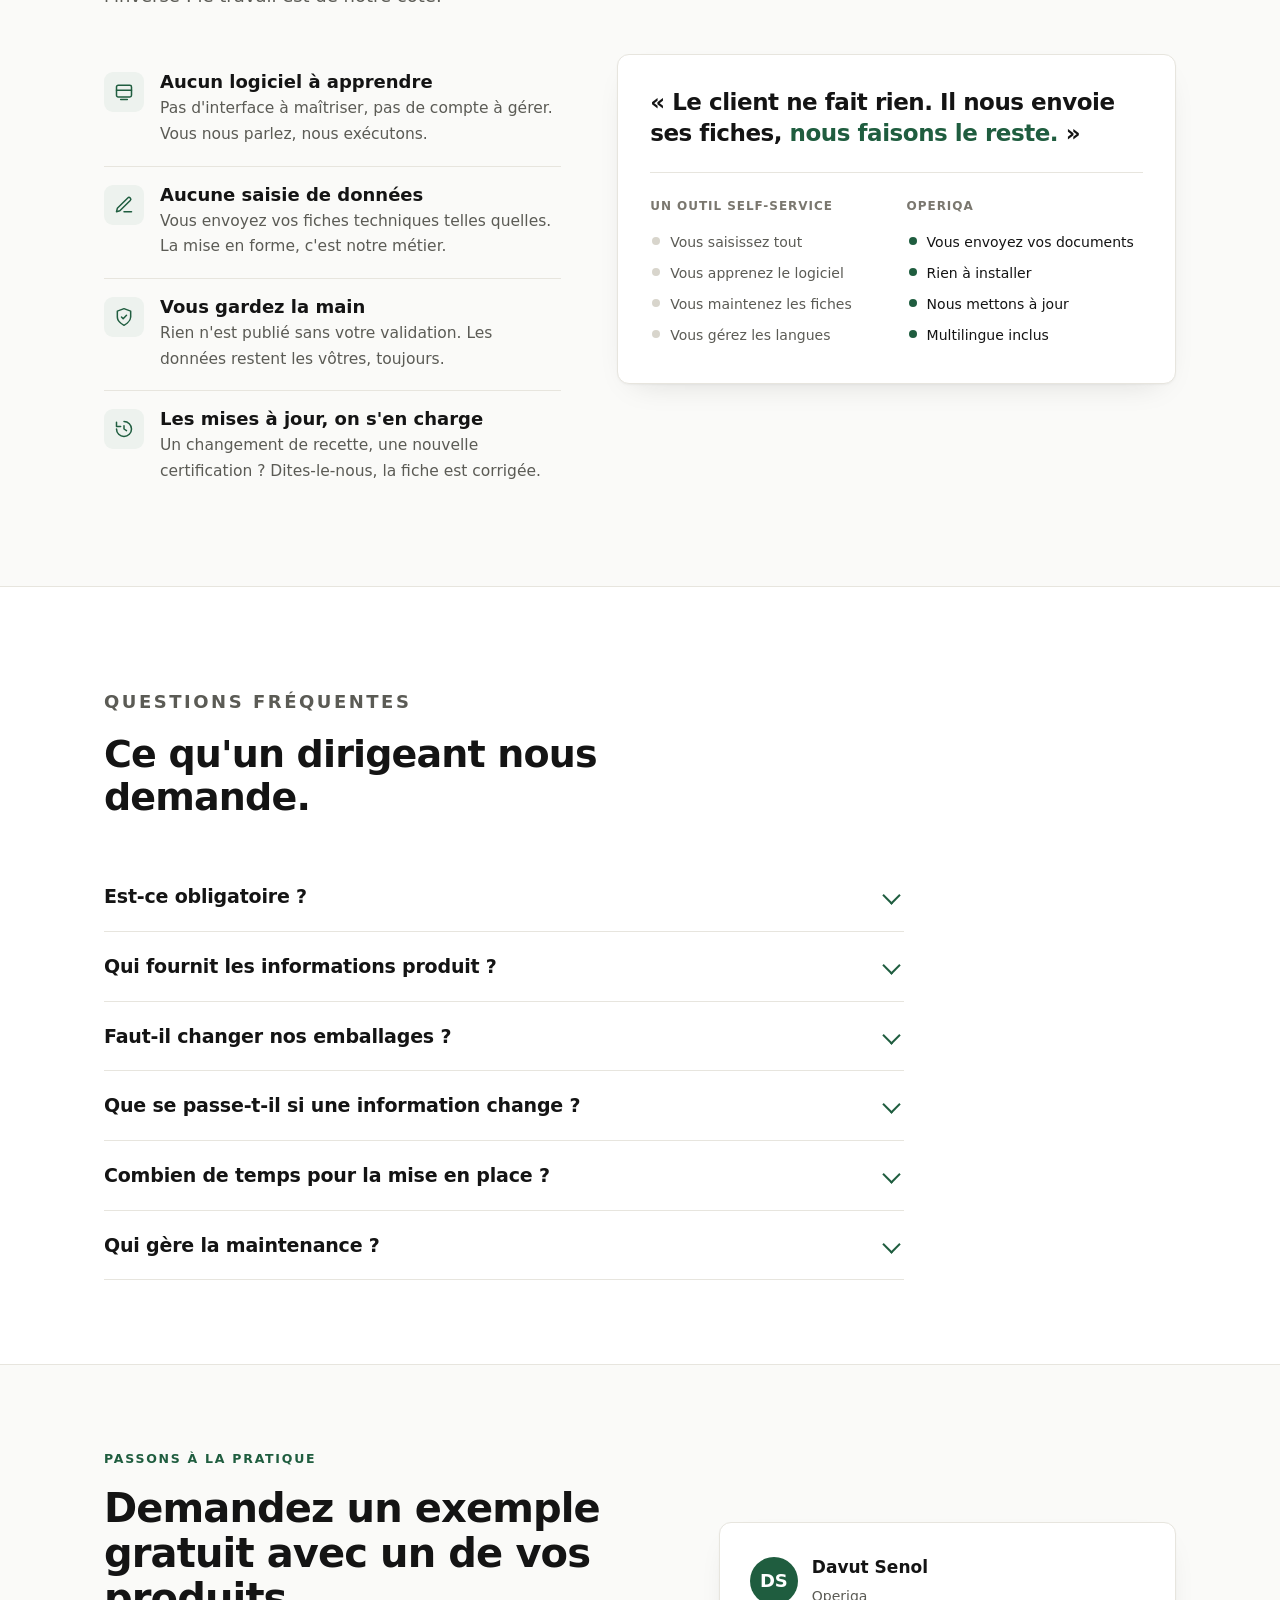
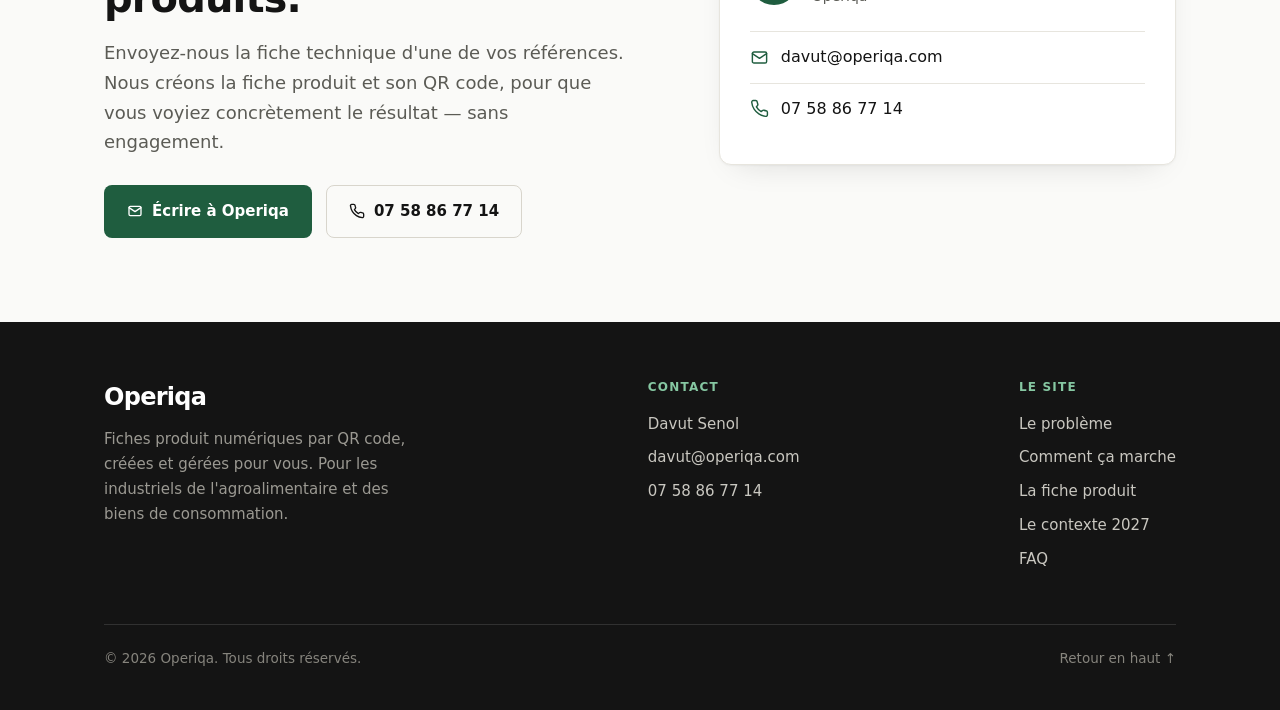
==== commit 9c3d4f43: "Hero mockup : supprime « Scannée depuis l'emballage », garde la date de mise à jour Co-Authored-By: " ====
--- a/index.html
+++ b/index.html
@@ -515,7 +515,7 @@
                     <path fill="#141414" d="M9 26h1v1H9zM11 26h2v1h-2zM15 26h1v3h-1zM18 26h1v1h-1zM21 26h1v2h-1zM24 26h2v1h-2zM28 26h1v2h-1zM31 26h2v1h-2zM9 28h2v3H9zM13 28h1v1h-1zM18 28h2v1h-2zM23 28h1v2h-1zM26 28h1v1h-1zM30 28h1v2h-1zM12 30h2v1h-2zM16 30h2v1h-2zM19 30h1v1h-1zM21 30h1v1h-1zM25 30h2v1h-2zM28 30h1v1h-1zM32 30h1v1h-1z"/>
                   </svg>
                 </span>
-                <span class="pf-foot-txt">Scannée depuis l'emballage.<br /><b>Mise à jour le 12 sept. 2026.</b></span>
+                <span class="pf-foot-txt"><b>Mise à jour le 12 sept. 2026.</b></span>
               </div>
             </div>
           </div>
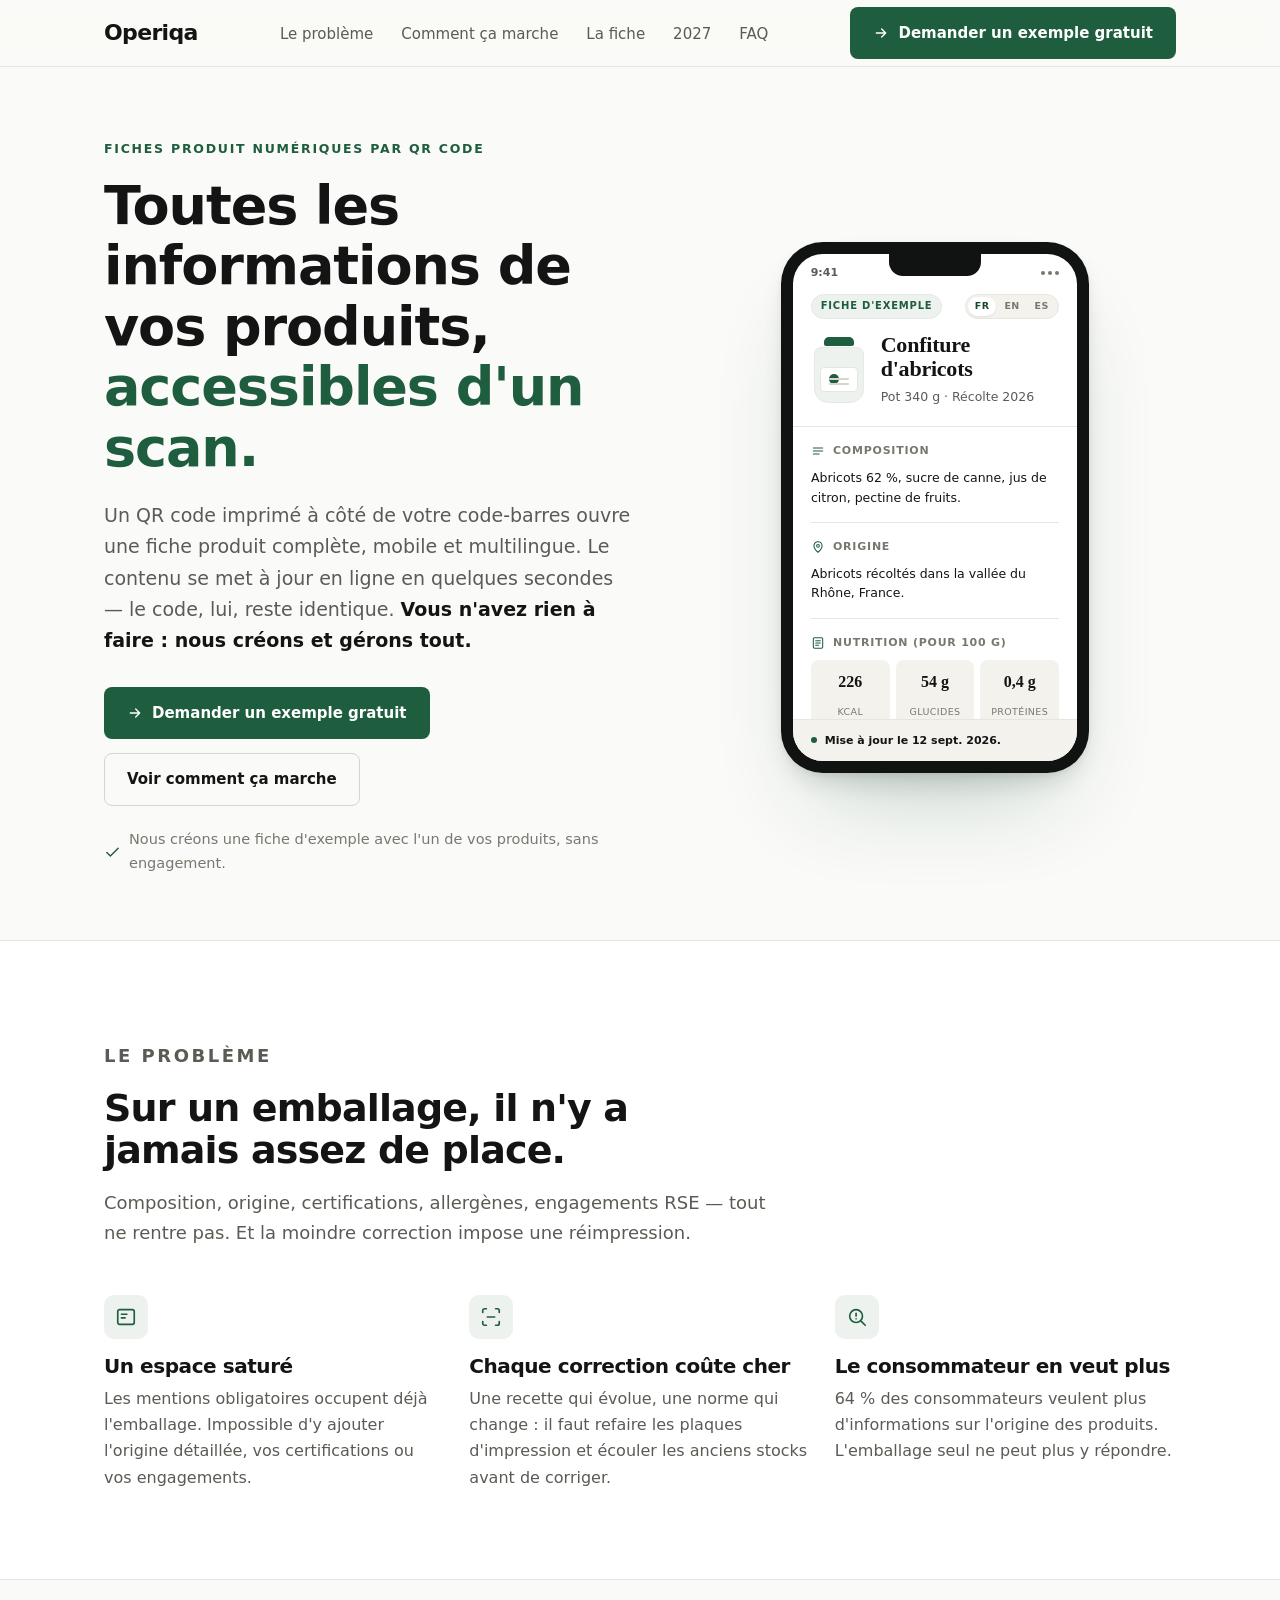
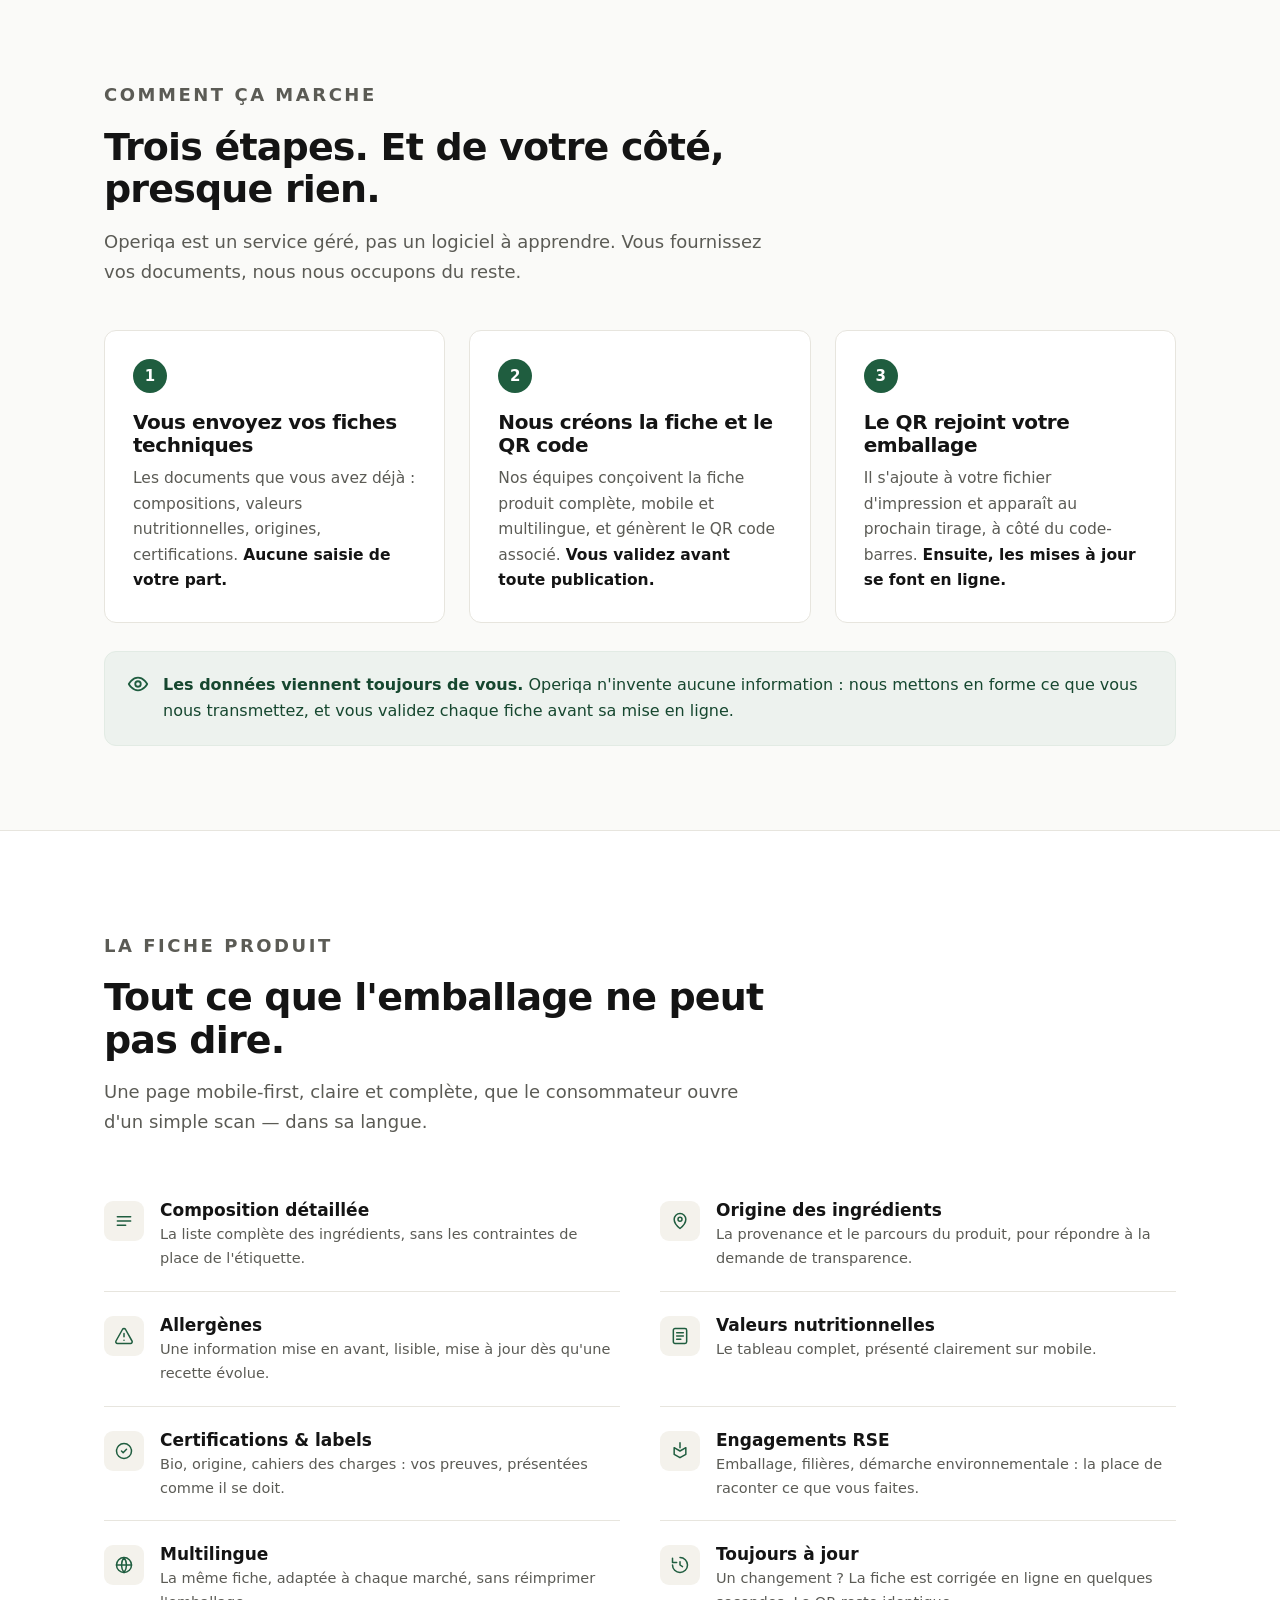
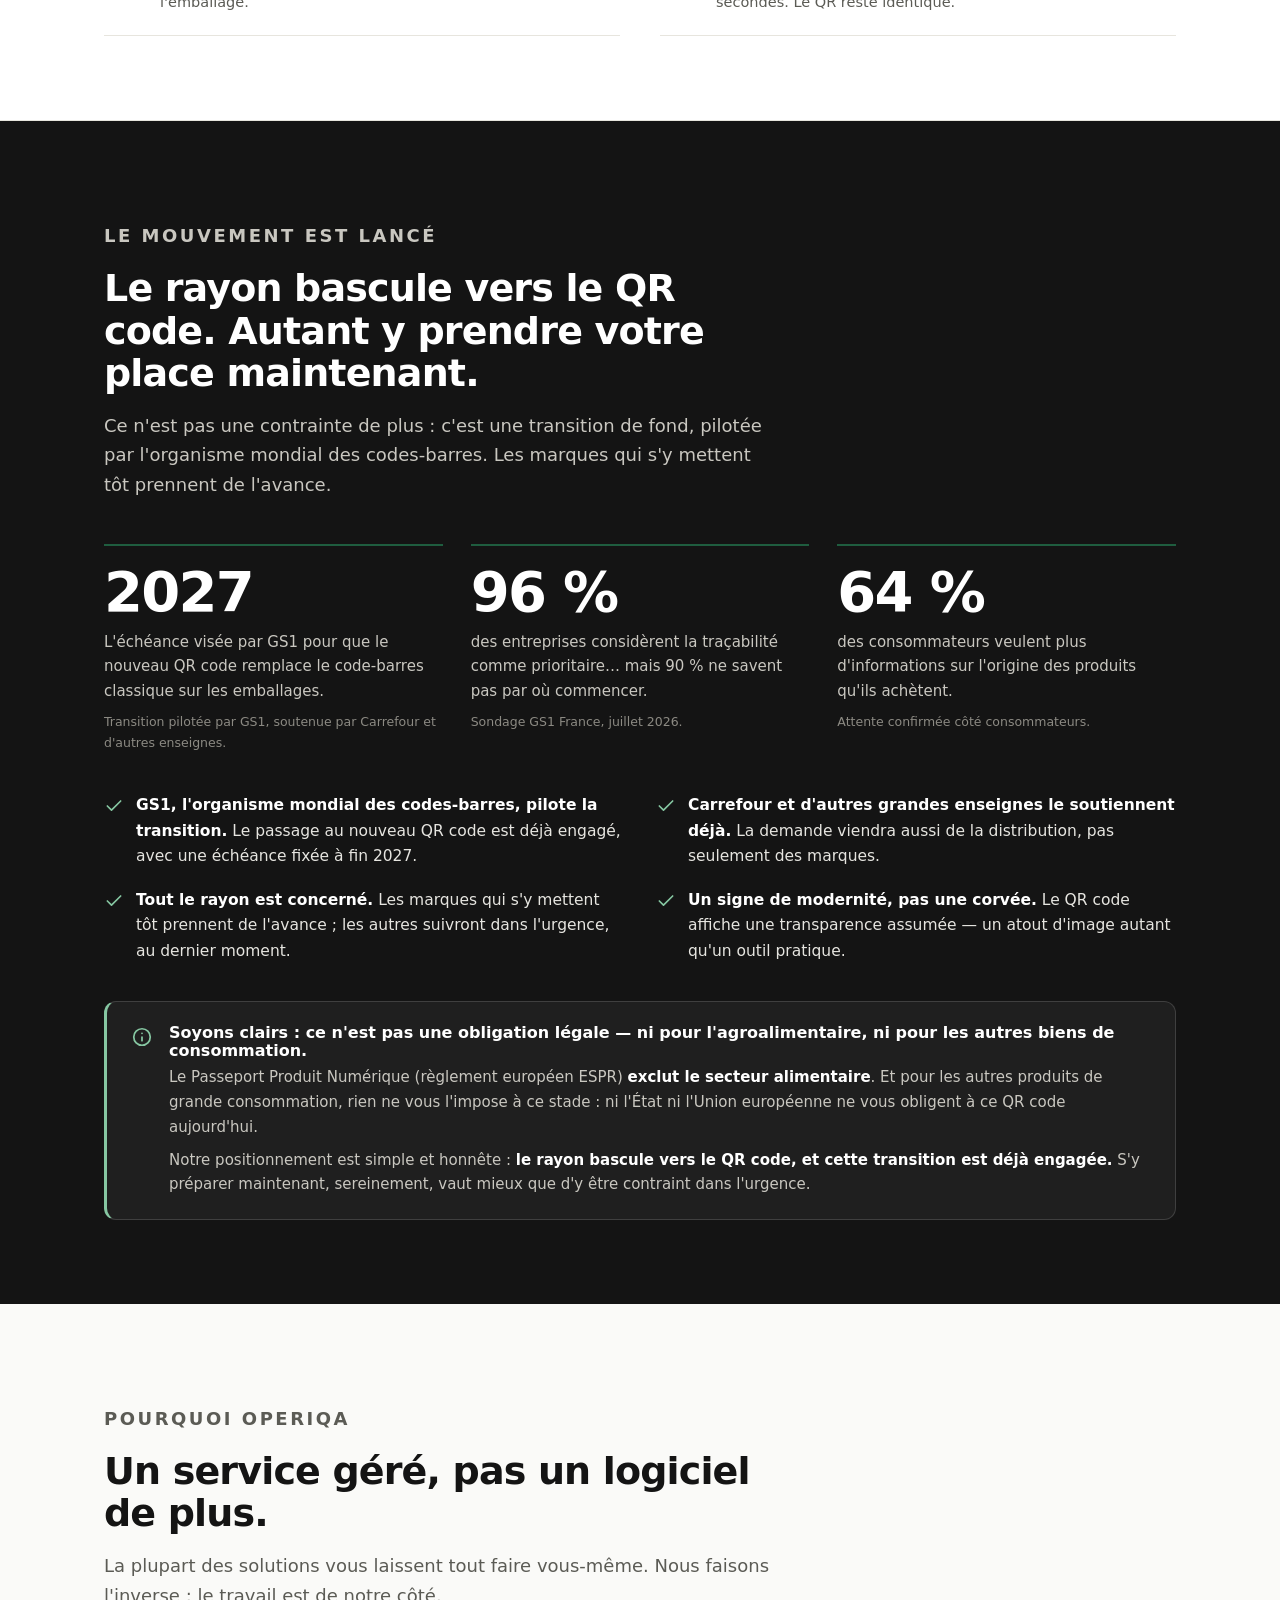
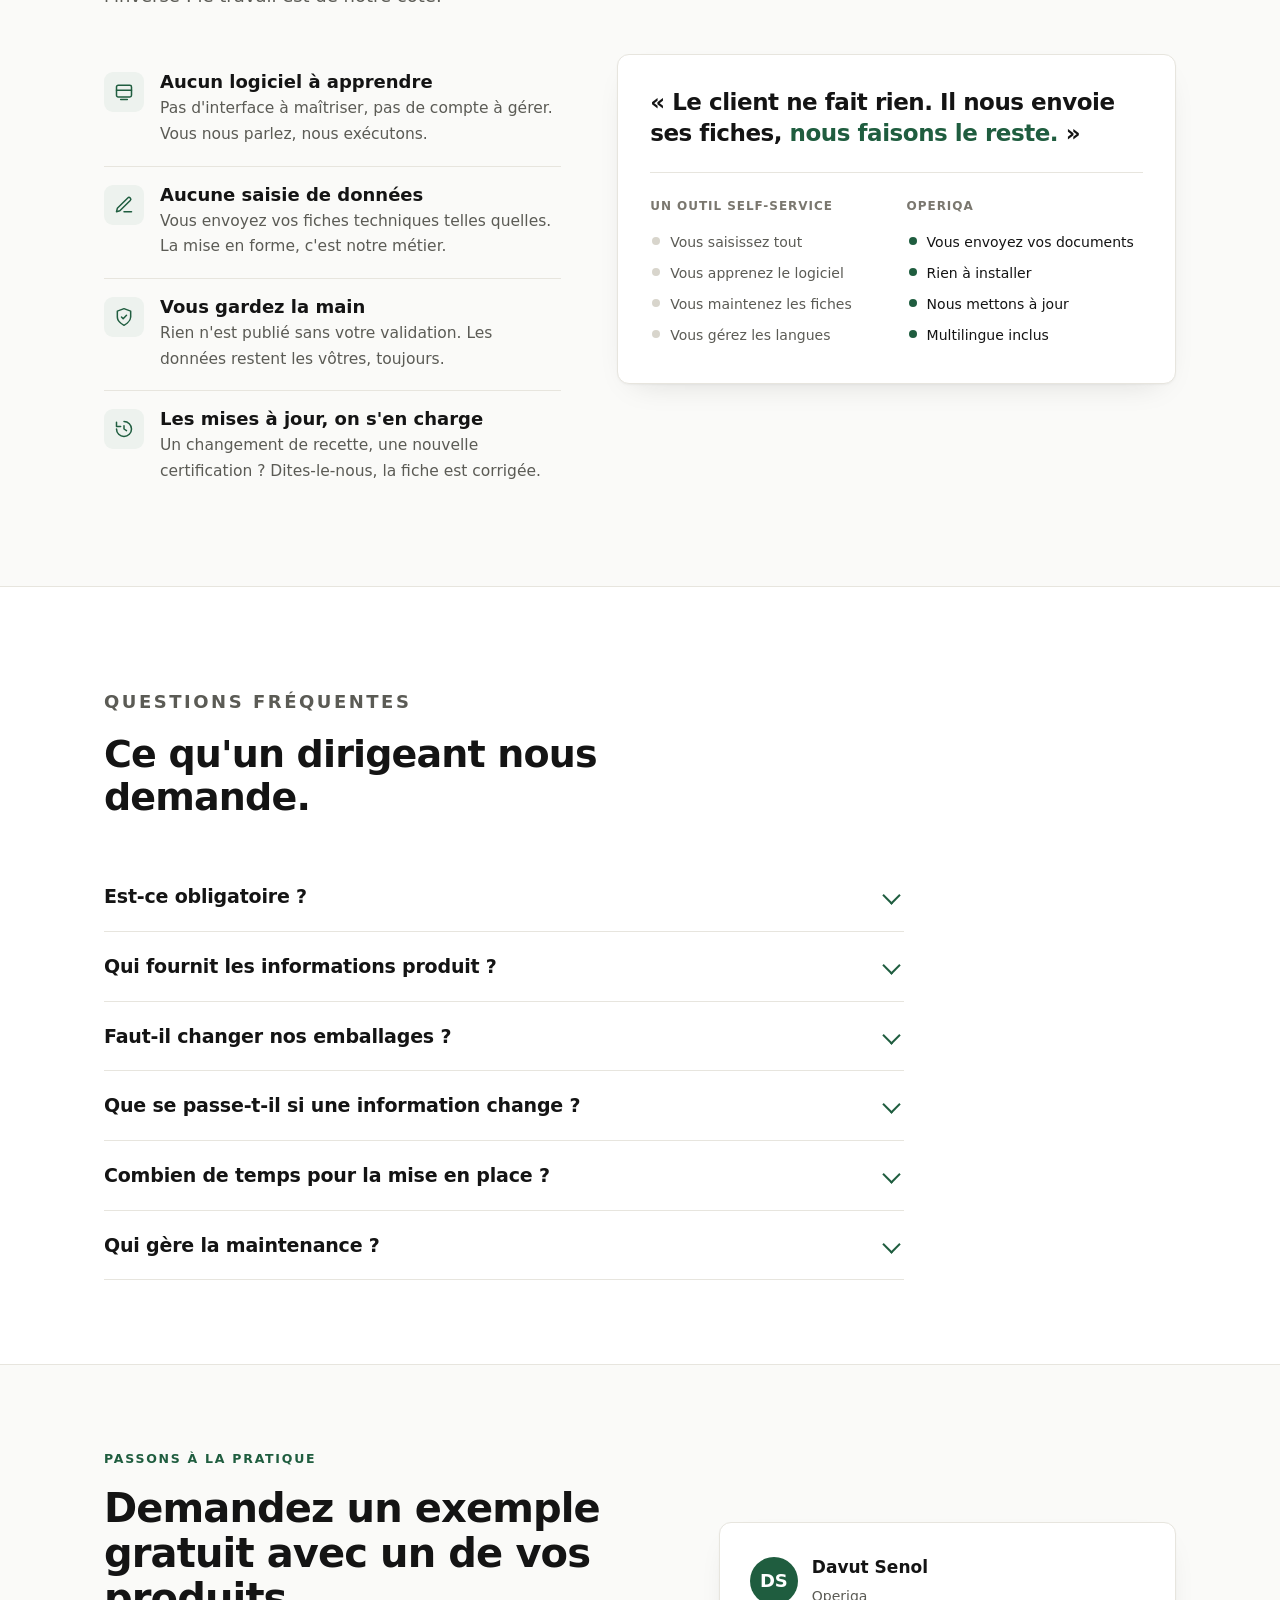
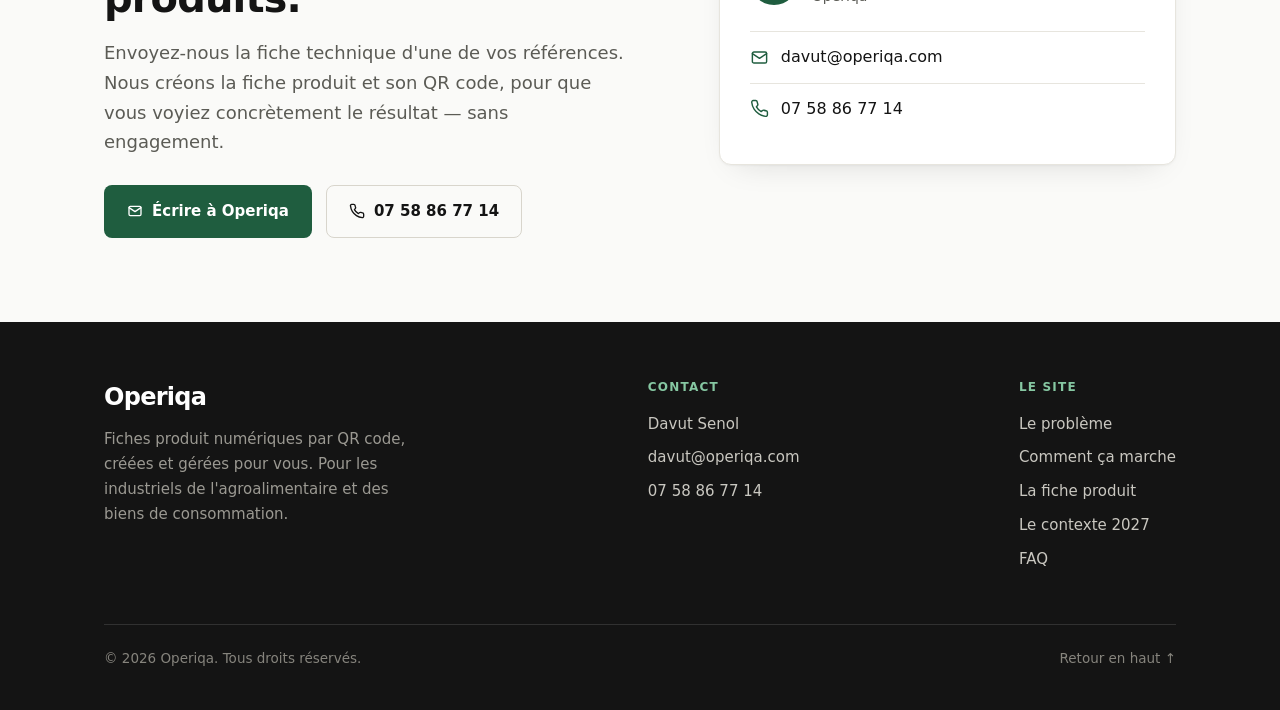
==== commit a5837d73: "Hero mockup : supprime le faux QR code, pied de fiche epure sur la date de mise a jour Co-Authored-B" ====
--- a/index.html
+++ b/index.html
@@ -198,9 +198,9 @@
     .pf-nutri b { display: block; font-family: var(--font-serif); font-size: 16px; color: var(--ink); }
     .pf-nutri span { font-size: 9.5px; color: var(--muted-2); text-transform: uppercase; letter-spacing: .04em; }
 
-    .pf-foot { display: flex; align-items: center; gap: 12px; padding: 12px 18px; background: var(--surface-2); border-top: 1px solid var(--border); position: relative; z-index: 2; }
-    .pf-foot .qr { flex: none; }
-    .pf-foot-txt { font-size: 10.5px; color: var(--muted); line-height: 1.4; }
+    .pf-foot { display: flex; align-items: center; gap: 8px; padding: 13px 18px; background: var(--surface-2); border-top: 1px solid var(--border); position: relative; z-index: 2; }
+    .pf-foot::before { content: ""; width: 6px; height: 6px; border-radius: 50%; background: var(--accent); flex: none; }
+    .pf-foot-txt { font-size: 11px; color: var(--muted); line-height: 1.4; }
     .pf-foot-txt b { color: var(--ink); font-weight: 600; }
 
     /* Respect strict de prefers-reduced-motion : aucune animation, tout visible */
@@ -506,15 +506,6 @@
                 </div>
               </div>
               <div class="pf-foot">
-                <span class="qr" aria-hidden="true">
-                  <!-- QR décoratif (non scannable) -->
-                  <svg width="44" height="44" viewBox="0 0 33 33" shape-rendering="crispEdges" role="presentation">
-                    <rect width="33" height="33" fill="#fff"/>
-                    <path fill="#141414" d="M0 0h7v7H0zM2 2v3h3V2zM26 0h7v7h-7zM28 2v3h3V2zM0 26h7v7H0zM2 28v3h3v-3z"/>
-                    <path fill="#141414" d="M9 0h1v1H9zM11 0h1v3h-1zM13 0h2v1h-2zM16 1h1v2h-1zM18 0h1v1h-1zM20 0h2v1h-2zM23 0h1v2h-1zM9 2h1v1H9zM14 2h1v2h-1zM21 2h1v1h-1zM9 4h2v1H9zM12 4h1v1h-1zM17 4h2v1h-2zM22 4h2v1h-2zM0 9h1v1H0zM2 9h3v1H2zM6 9h1v2H6zM9 9h1v1H9zM11 9h2v1h-2zM15 9h1v3h-1zM17 9h1v1h-1zM20 9h1v2h-1zM24 9h2v1h-2zM28 9h1v1h-1zM31 9h2v1h-2zM3 11h1v1H3zM9 11h1v2H9zM12 11h2v1h-2zM18 11h1v1h-1zM23 11h1v2h-1zM26 11h1v1h-1zM29 11h2v1h-2zM0 13h2v1H0zM4 13h2v1H4zM11 13h1v1h-1zM14 13h2v1h-2zM17 13h1v2h-1zM21 13h2v1h-2zM25 13h1v1h-1zM28 13h1v2h-1zM31 13h1v1h-1zM7 15h1v2H7zM10 15h2v1h-2zM13 15h1v1h-1zM19 15h2v1h-2zM24 15h1v2h-1zM27 15h1v1h-1zM31 15h1v2h-1zM2 17h2v1H2zM9 17h1v1H9zM12 17h1v2h-1zM15 17h2v1h-2zM20 17h1v1h-1zM22 17h2v1h-2zM29 17h1v1h-1zM0 19h1v2H0zM4 19h1v1H4zM6 19h2v1H6zM10 19h1v1h-1zM14 19h1v2h-1zM17 19h2v1h-2zM25 19h1v2h-1zM28 19h2v1h-2zM3 21h1v1H3zM8 21h1v1H8zM11 21h2v1h-2zM16 21h1v1h-1zM19 21h1v2h-1zM22 21h1v1h-1zM30 21h2v1h-2zM9 23h1v1H9zM13 23h2v1h-2zM17 23h1v1h-1zM21 23h2v1h-2zM26 23h1v2h-1zM29 23h1v1h-1zM31 23h1v1h-1z"/>
-                    <path fill="#141414" d="M9 26h1v1H9zM11 26h2v1h-2zM15 26h1v3h-1zM18 26h1v1h-1zM21 26h1v2h-1zM24 26h2v1h-2zM28 26h1v2h-1zM31 26h2v1h-2zM9 28h2v3H9zM13 28h1v1h-1zM18 28h2v1h-2zM23 28h1v2h-1zM26 28h1v1h-1zM30 28h1v2h-1zM12 30h2v1h-2zM16 30h2v1h-2zM19 30h1v1h-1zM21 30h1v1h-1zM25 30h2v1h-2zM28 30h1v1h-1zM32 30h1v1h-1z"/>
-                  </svg>
-                </span>
                 <span class="pf-foot-txt"><b>Mise à jour le 12 sept. 2026.</b></span>
               </div>
             </div>
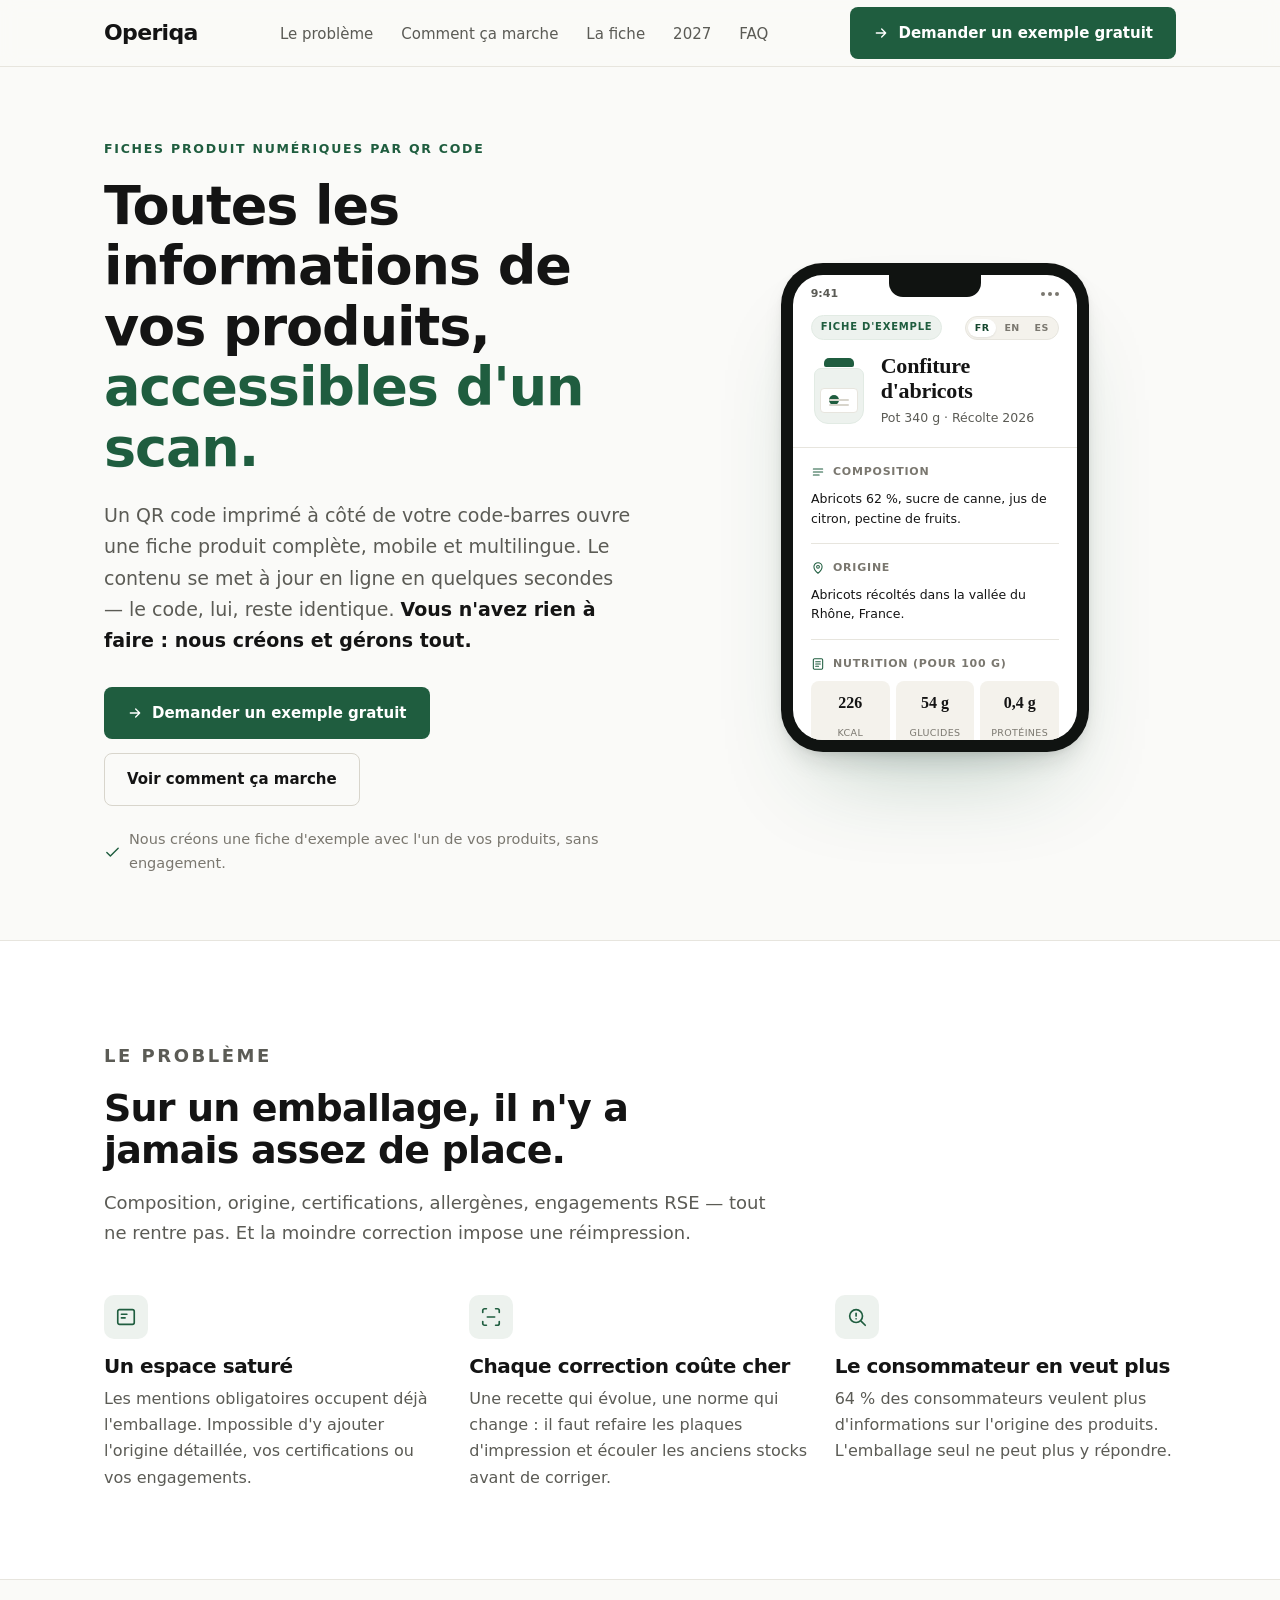
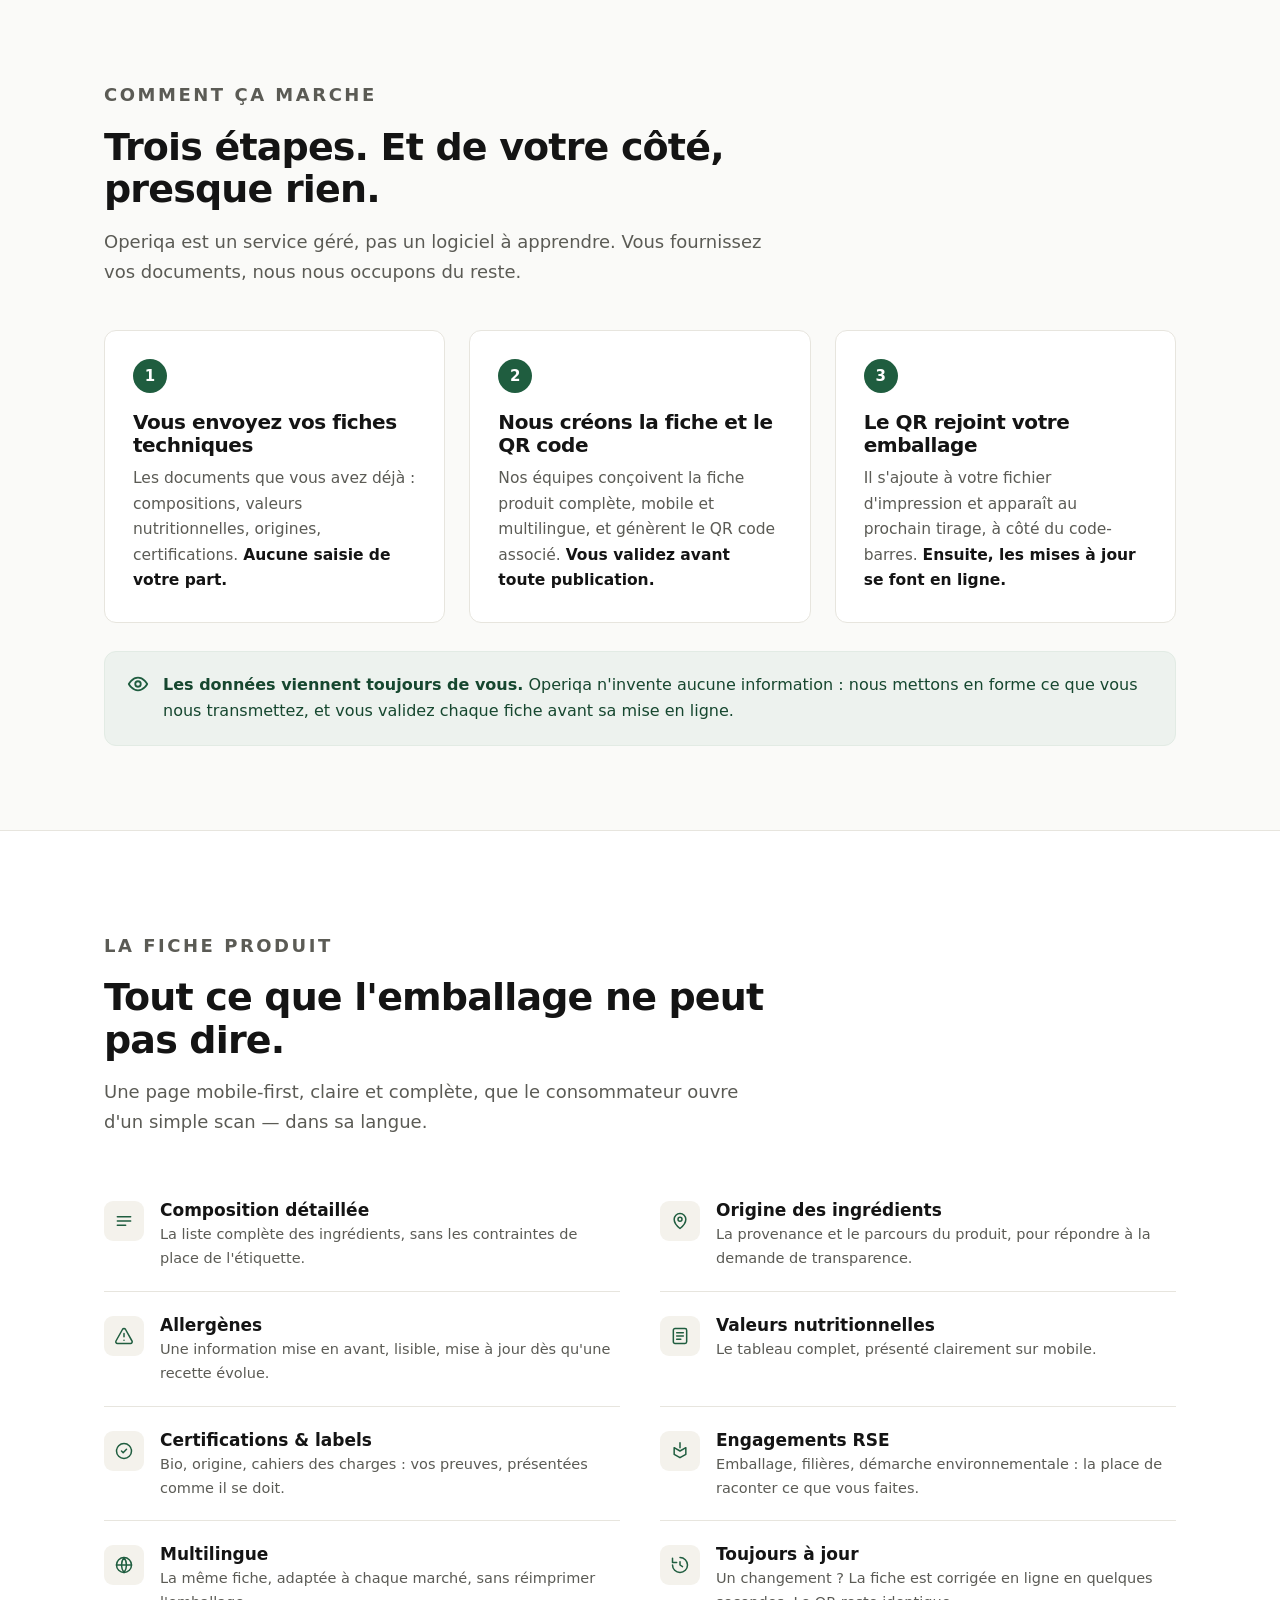
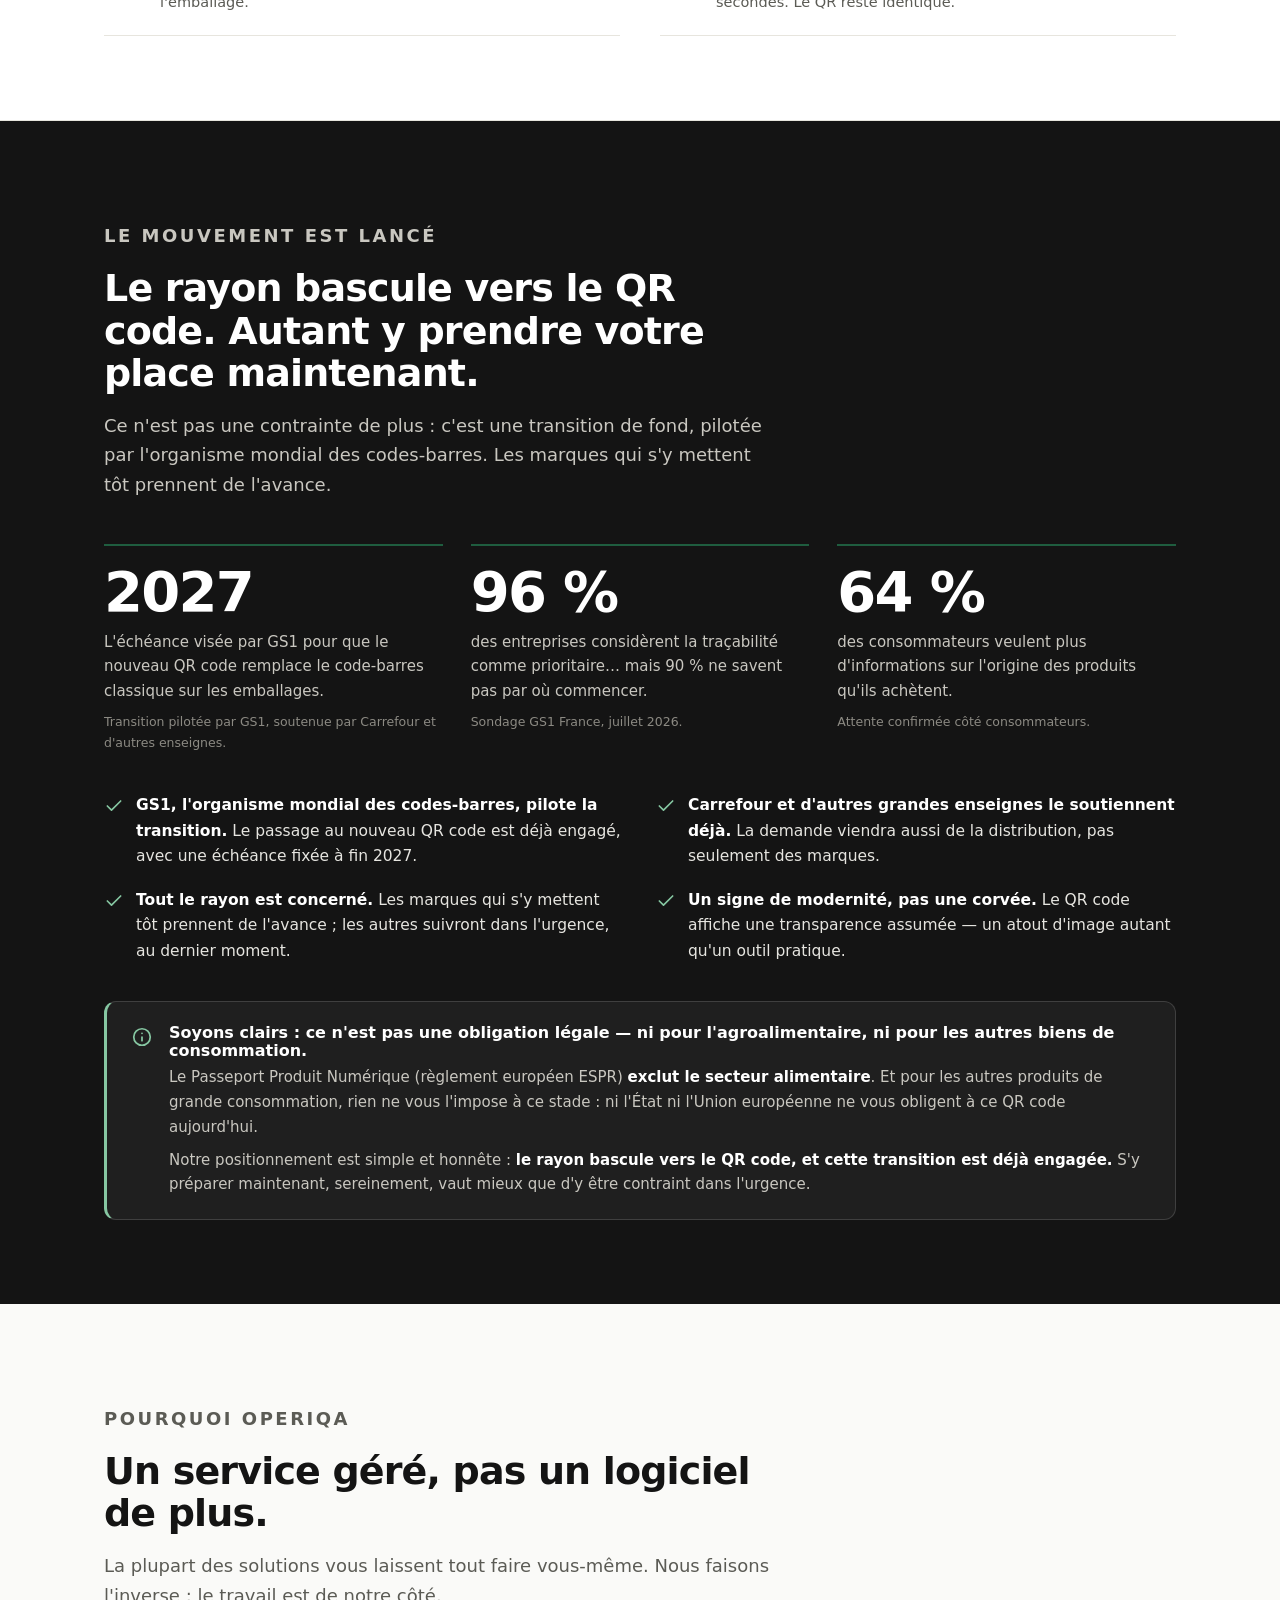
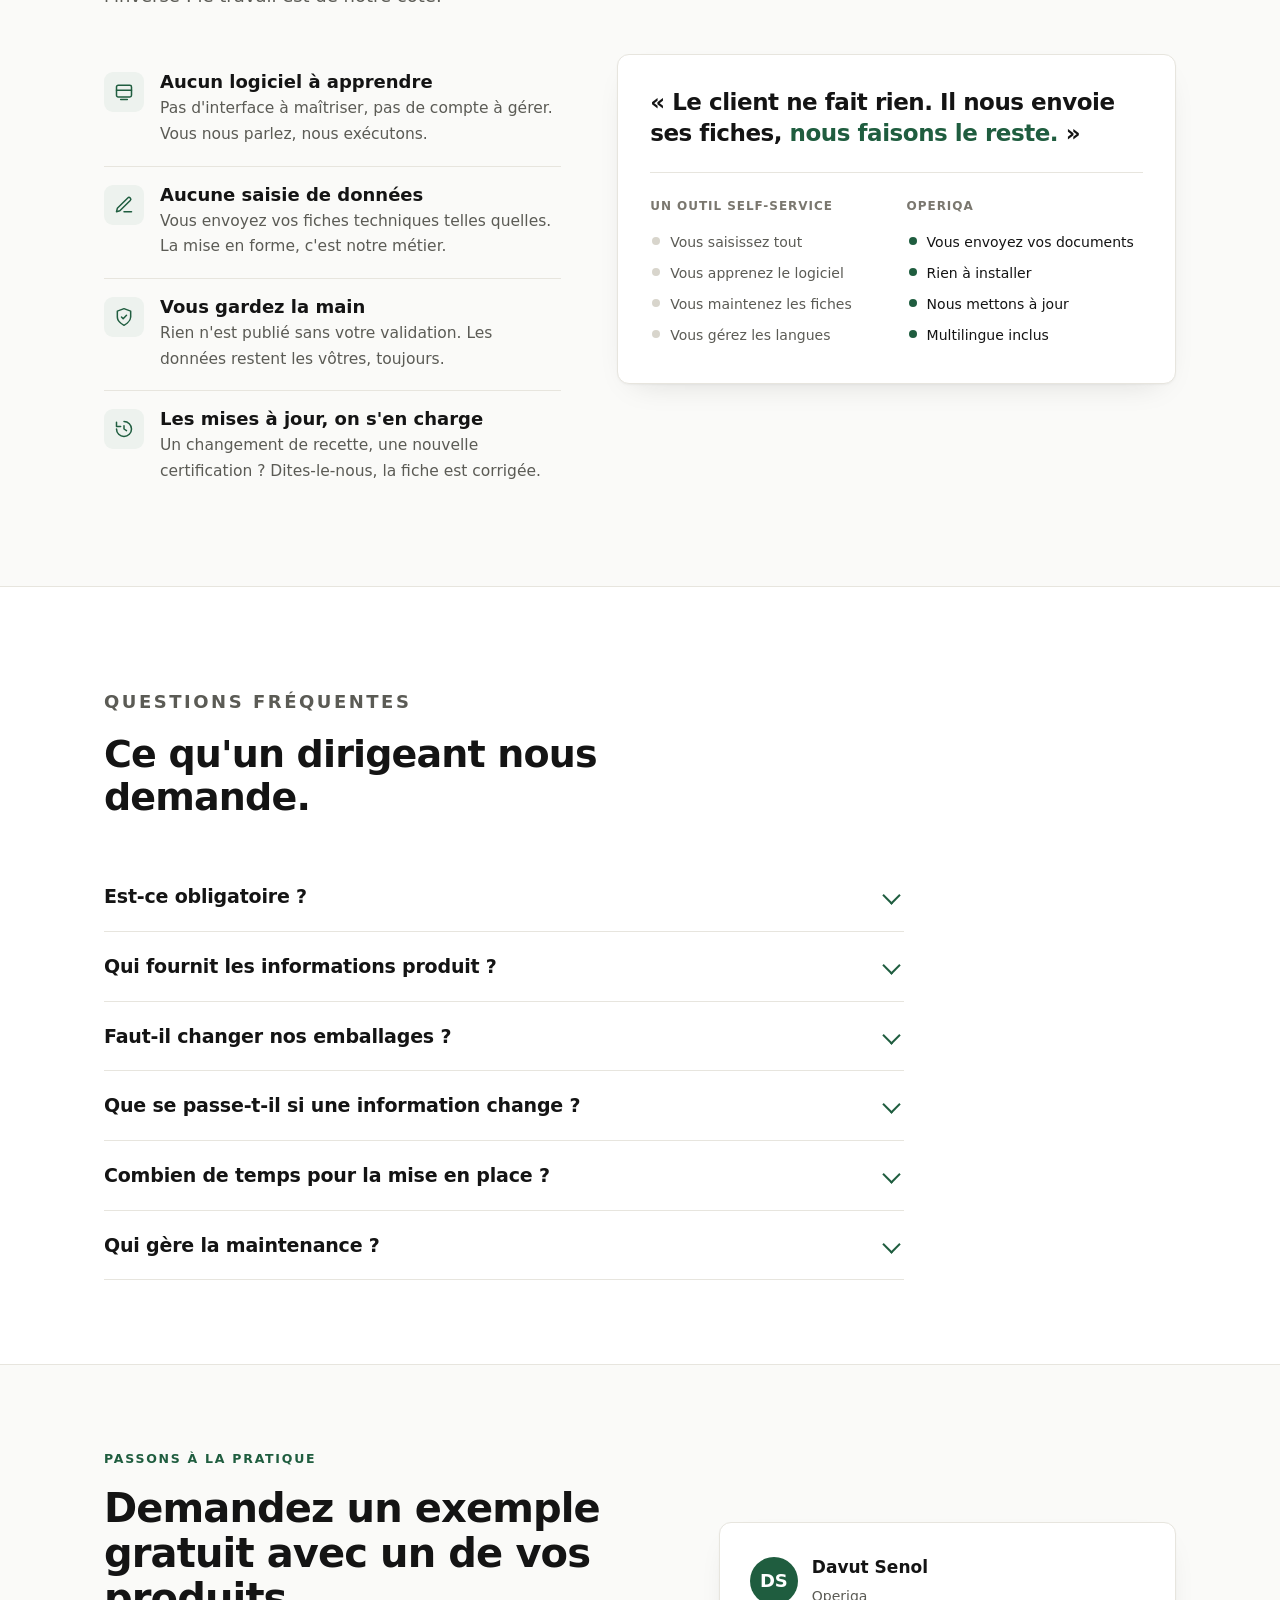
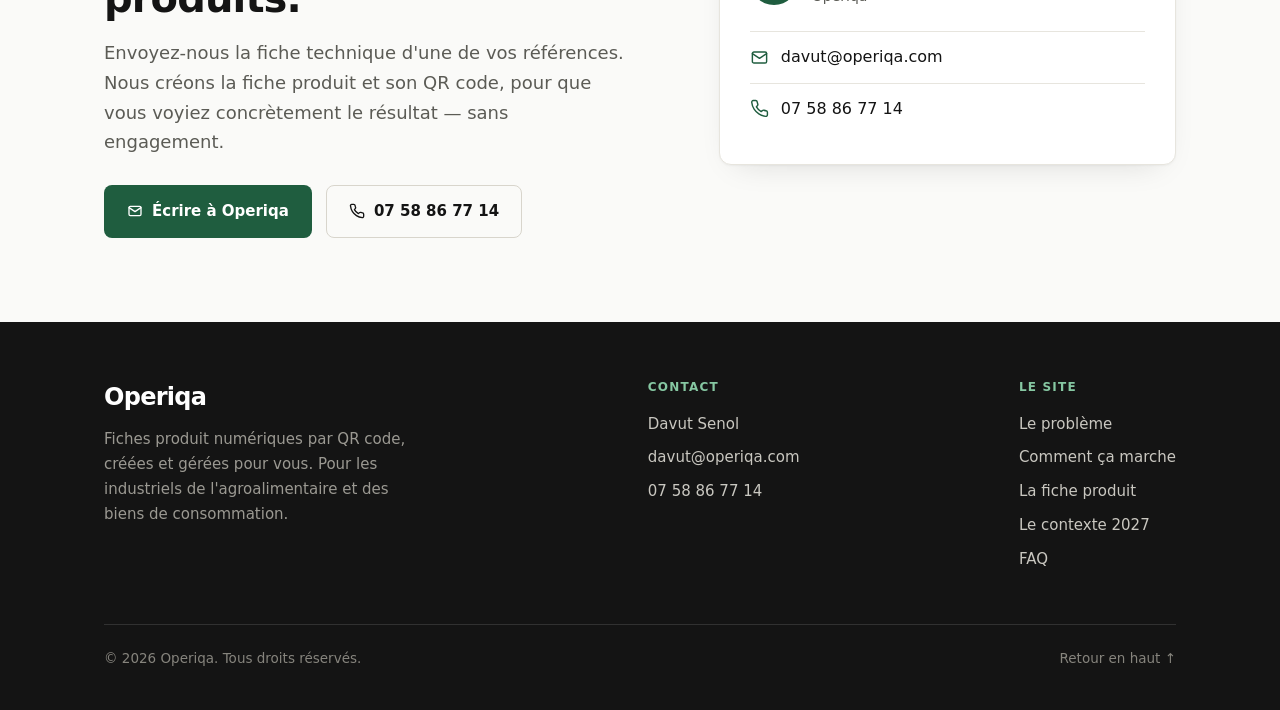
==== commit 7a48170f: "Hero mockup : supprime le pied de fiche (date de mise a jour deja portee par le texte du site) Co-Au" ====
--- a/index.html
+++ b/index.html
@@ -197,11 +197,6 @@
     .pf-nutri div { background: var(--surface-2); border-radius: 8px; padding: 9px 6px; text-align: center; }
     .pf-nutri b { display: block; font-family: var(--font-serif); font-size: 16px; color: var(--ink); }
     .pf-nutri span { font-size: 9.5px; color: var(--muted-2); text-transform: uppercase; letter-spacing: .04em; }
-
-    .pf-foot { display: flex; align-items: center; gap: 8px; padding: 13px 18px; background: var(--surface-2); border-top: 1px solid var(--border); position: relative; z-index: 2; }
-    .pf-foot::before { content: ""; width: 6px; height: 6px; border-radius: 50%; background: var(--accent); flex: none; }
-    .pf-foot-txt { font-size: 11px; color: var(--muted); line-height: 1.4; }
-    .pf-foot-txt b { color: var(--ink); font-weight: 600; }
 
     /* Respect strict de prefers-reduced-motion : aucune animation, tout visible */
     @media (prefers-reduced-motion: reduce) {
@@ -504,9 +499,6 @@
                     </div>
                   </div>
                 </div>
-              </div>
-              <div class="pf-foot">
-                <span class="pf-foot-txt"><b>Mise à jour le 12 sept. 2026.</b></span>
               </div>
             </div>
           </div>
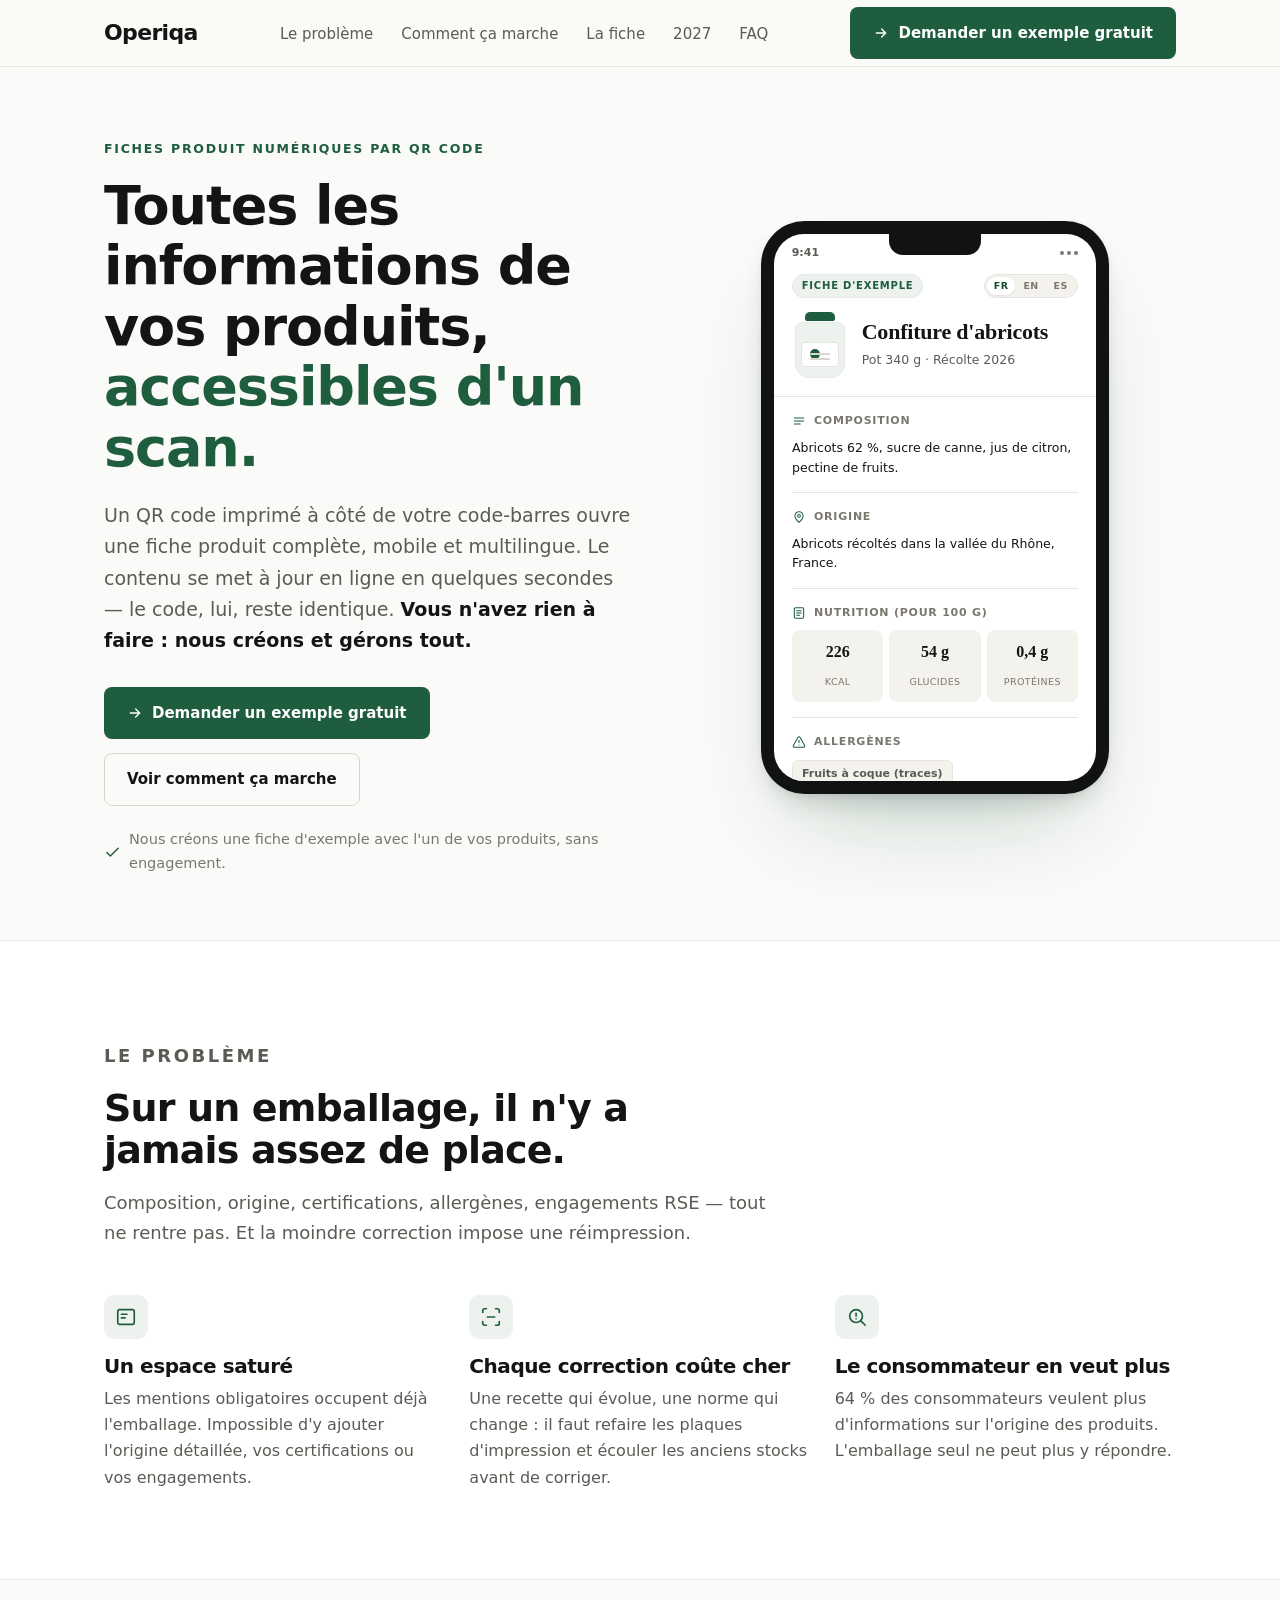
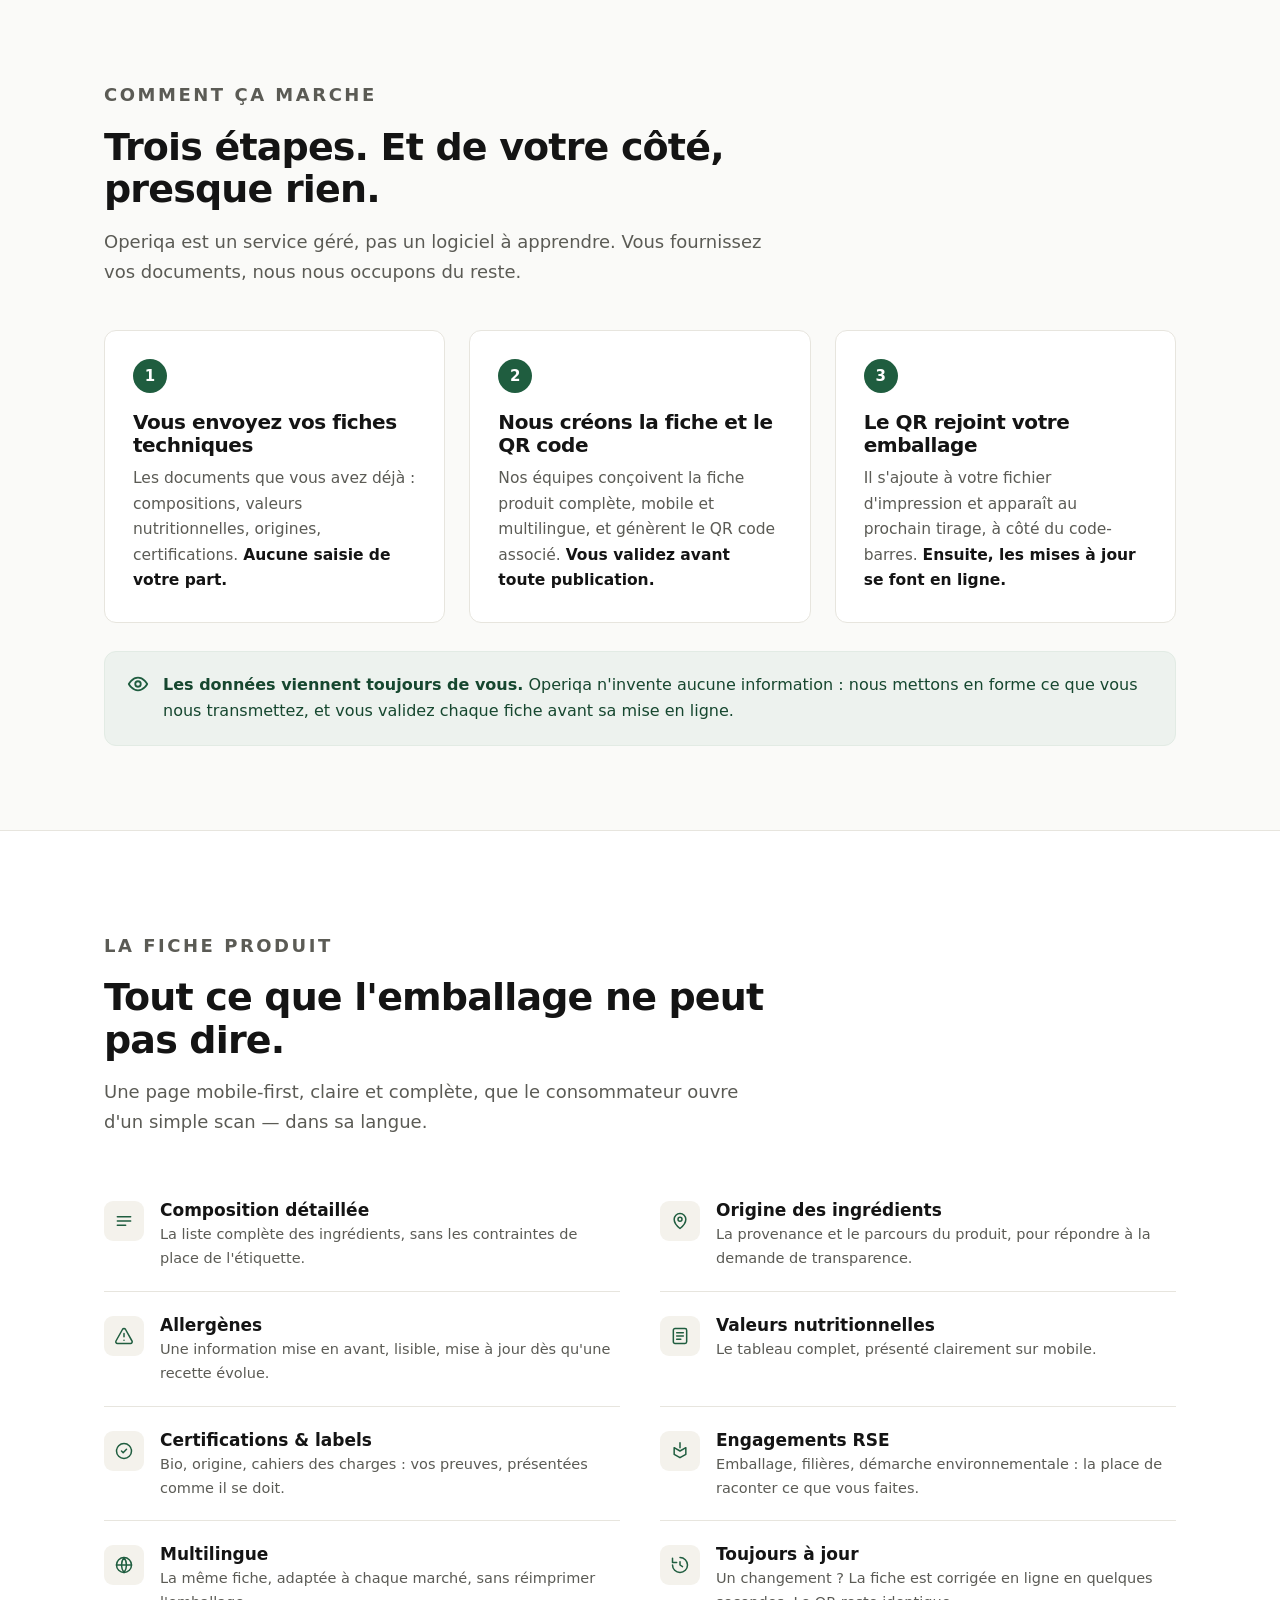
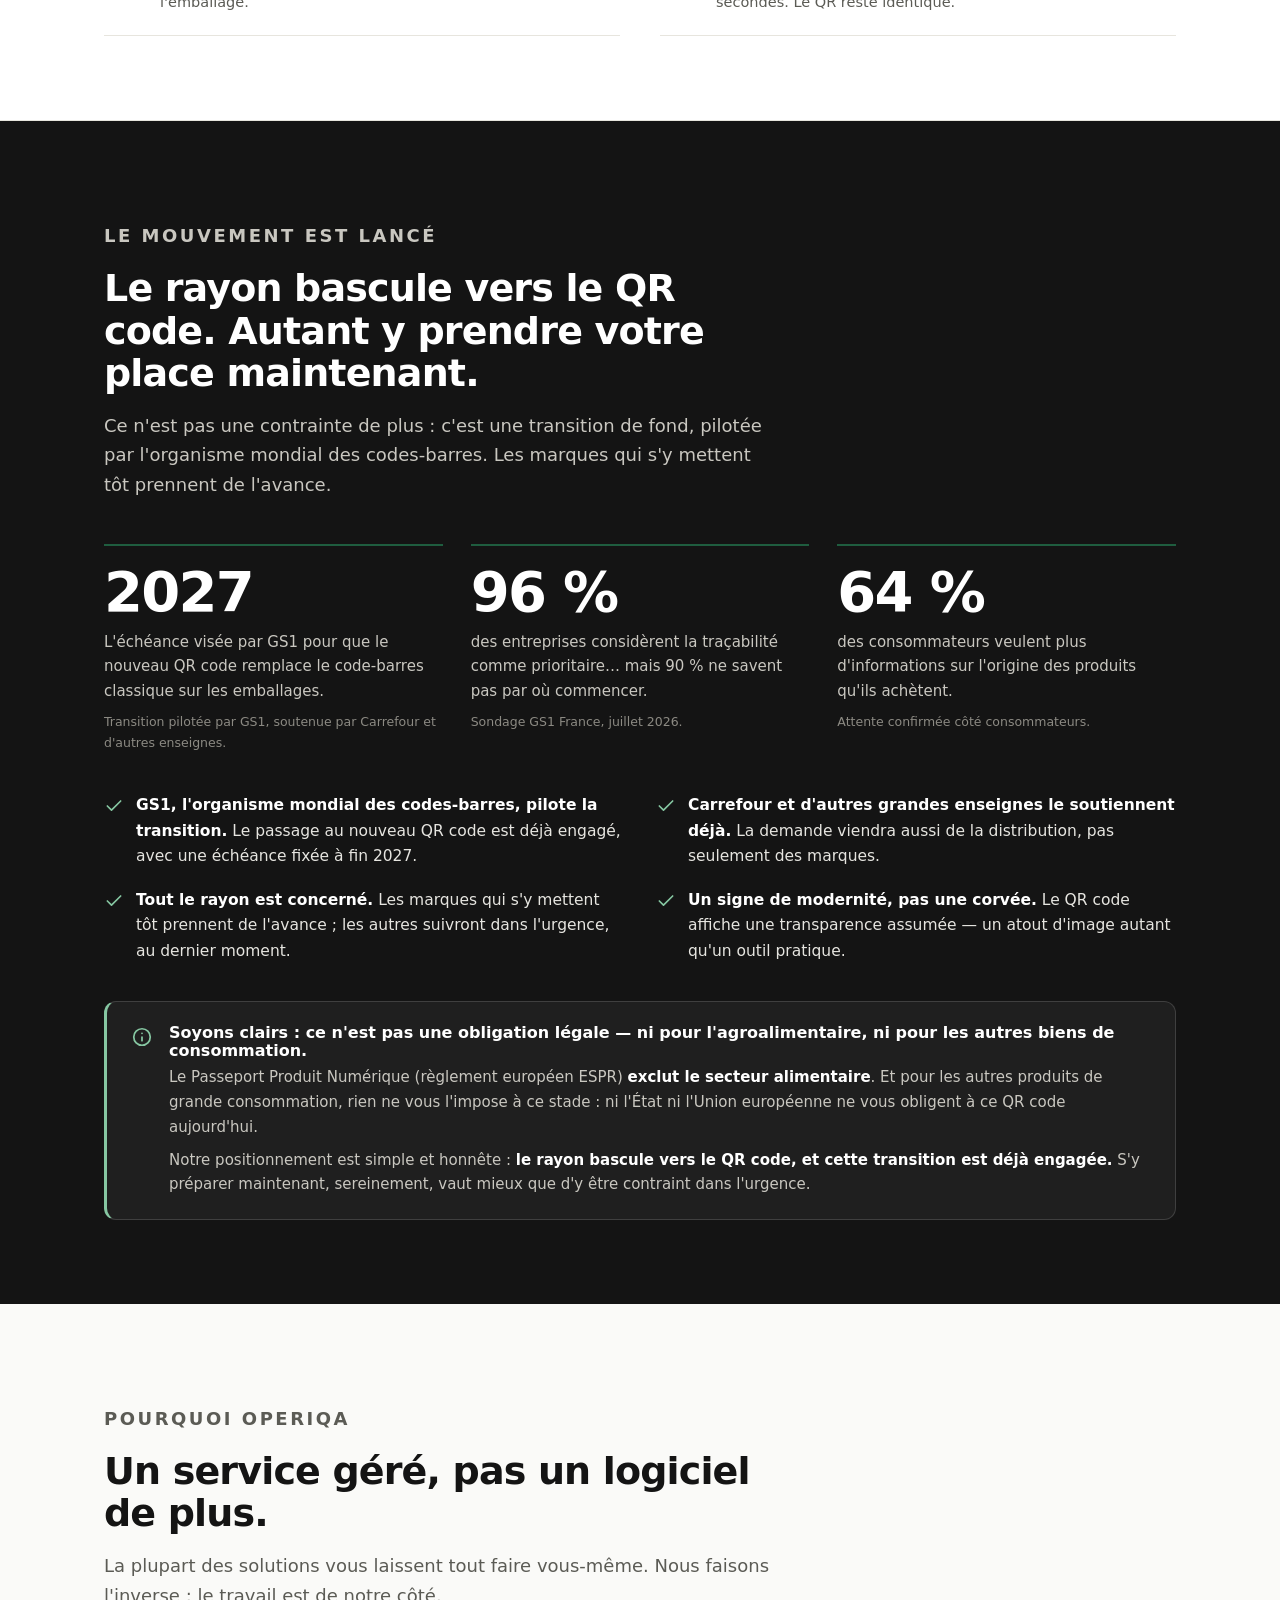
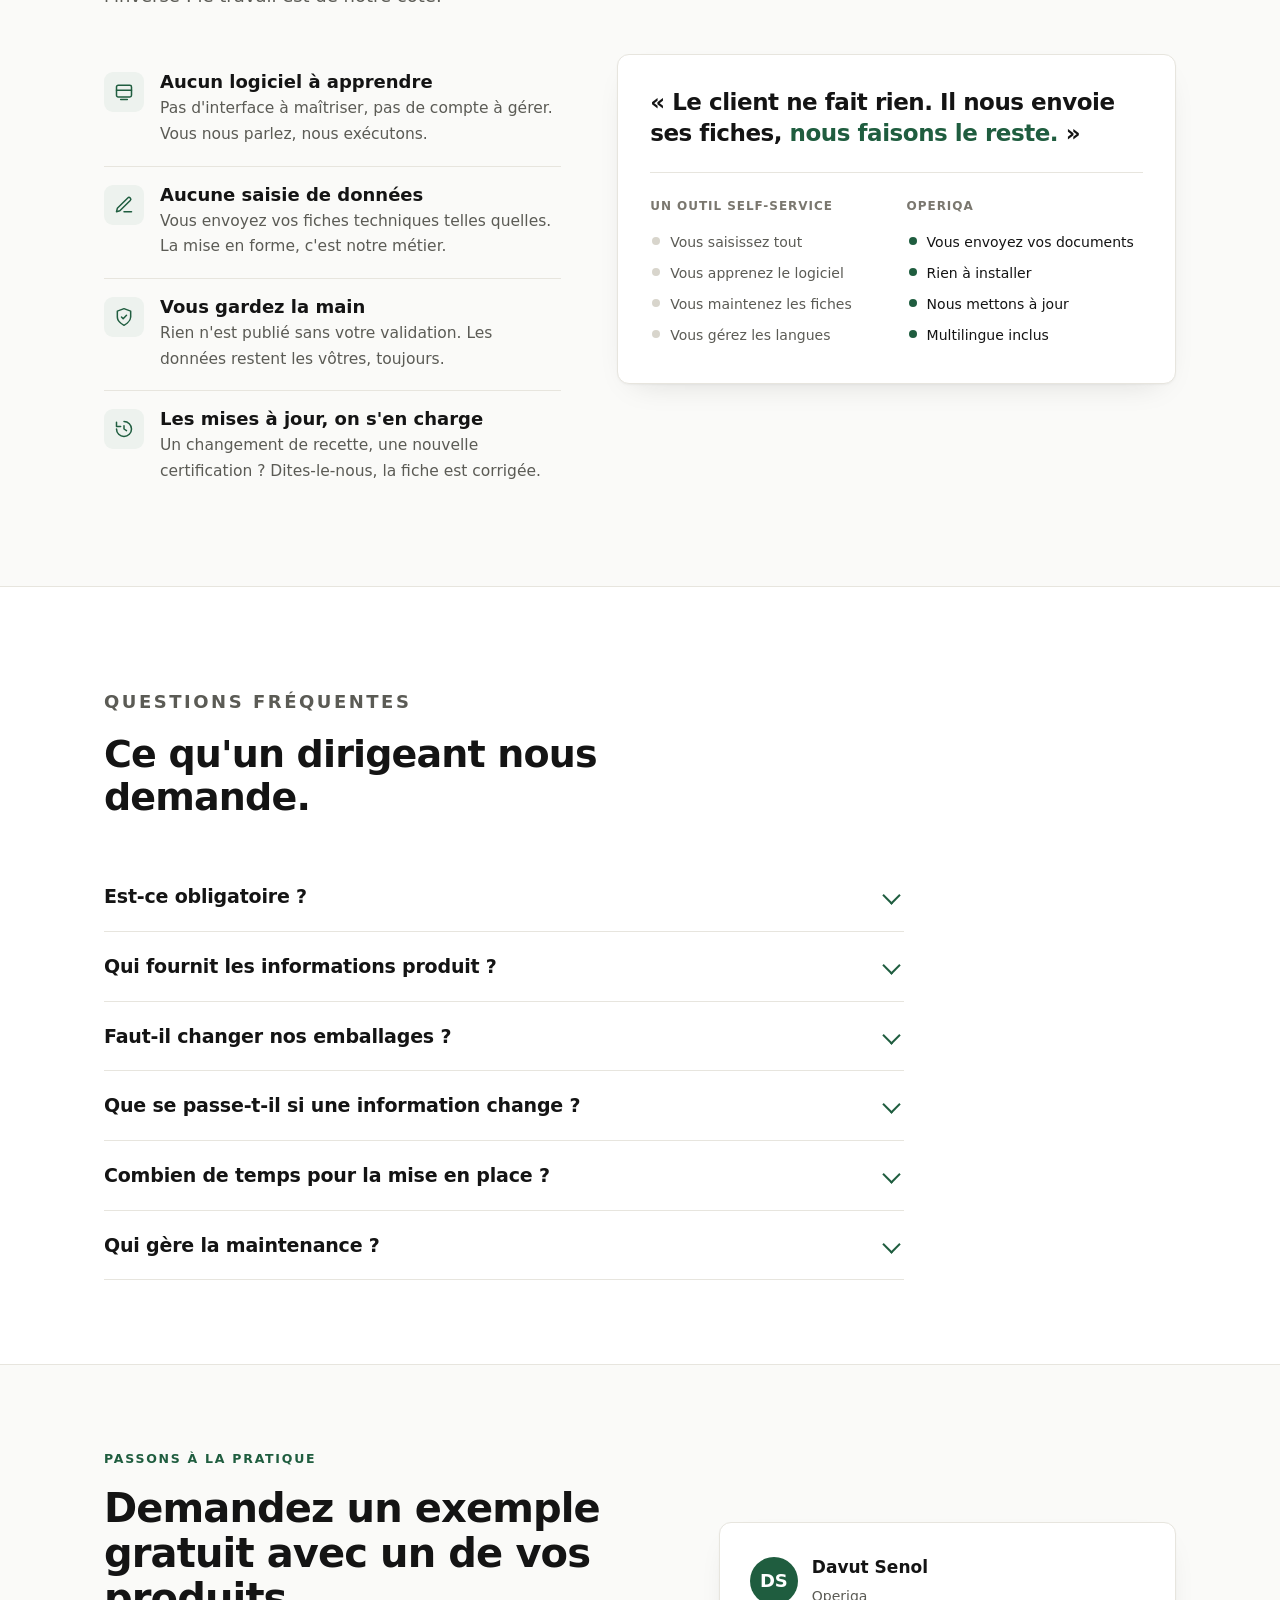
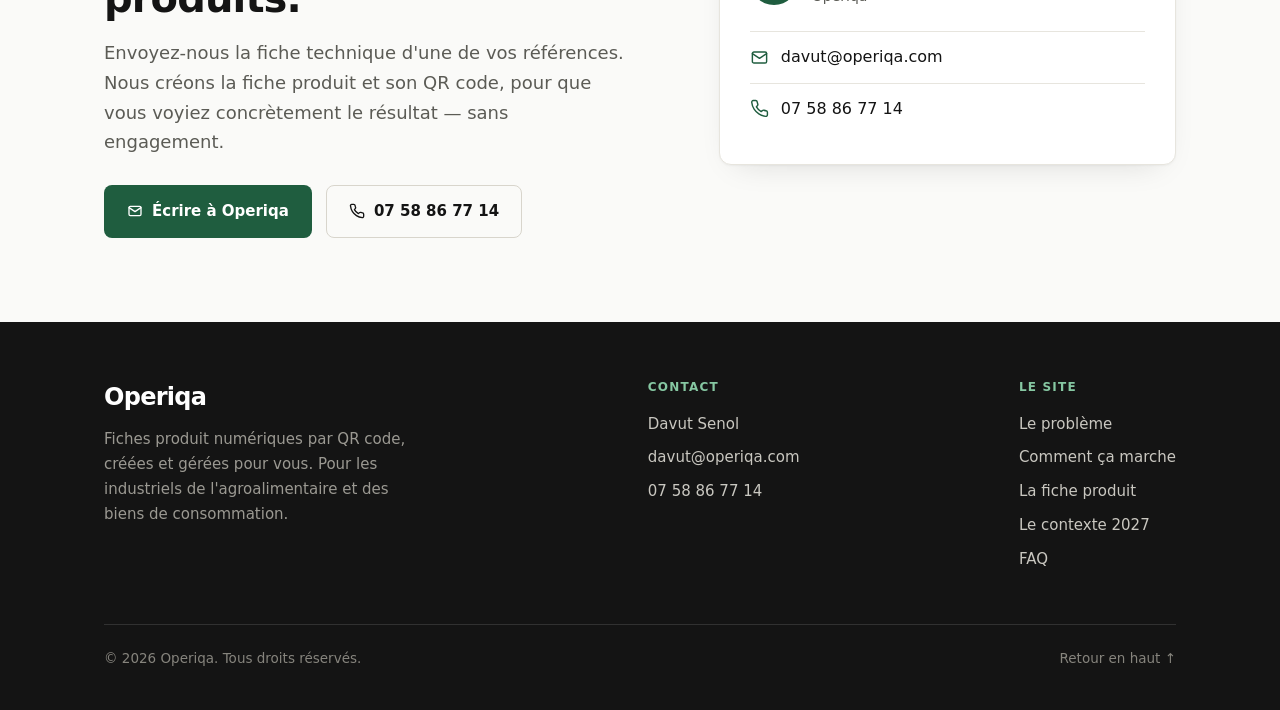
==== commit b232d6da: "Hero mockup : agrandit le telephone (largeur + fenetre de contenu), largeur responsive anti-debordem" ====
--- a/index.html
+++ b/index.html
@@ -143,7 +143,7 @@
     /* ---------- Phone mockup ---------- */
     .phone-stage { display: flex; justify-content: center; }
     .phone {
-      width: 308px; background: #101311; border-radius: 42px; padding: 12px;
+      width: min(348px, calc(100vw - 56px)); background: #101311; border-radius: 44px; padding: 13px;
       position: relative;
       /* Ombre portée travaillée : contact net + diffusion large teintée accent */
       box-shadow:
@@ -179,7 +179,7 @@
     .pf-sub { font-size: 12.5px; color: var(--muted); margin-top: 5px; }
 
     /* Fenêtre de défilement automatique */
-    .pf-body { height: 292px; overflow: hidden; padding: 0 18px; }
+    .pf-body { height: 384px; overflow: hidden; padding: 0 18px; }
     .pf-track { will-change: transform; animation: pf-scroll 34s linear infinite; }
     .phone:hover .pf-track, .phone:focus-within .pf-track { animation-play-state: paused; }
     @keyframes pf-scroll { from { transform: translateY(0); } to { transform: translateY(-50%); } }
